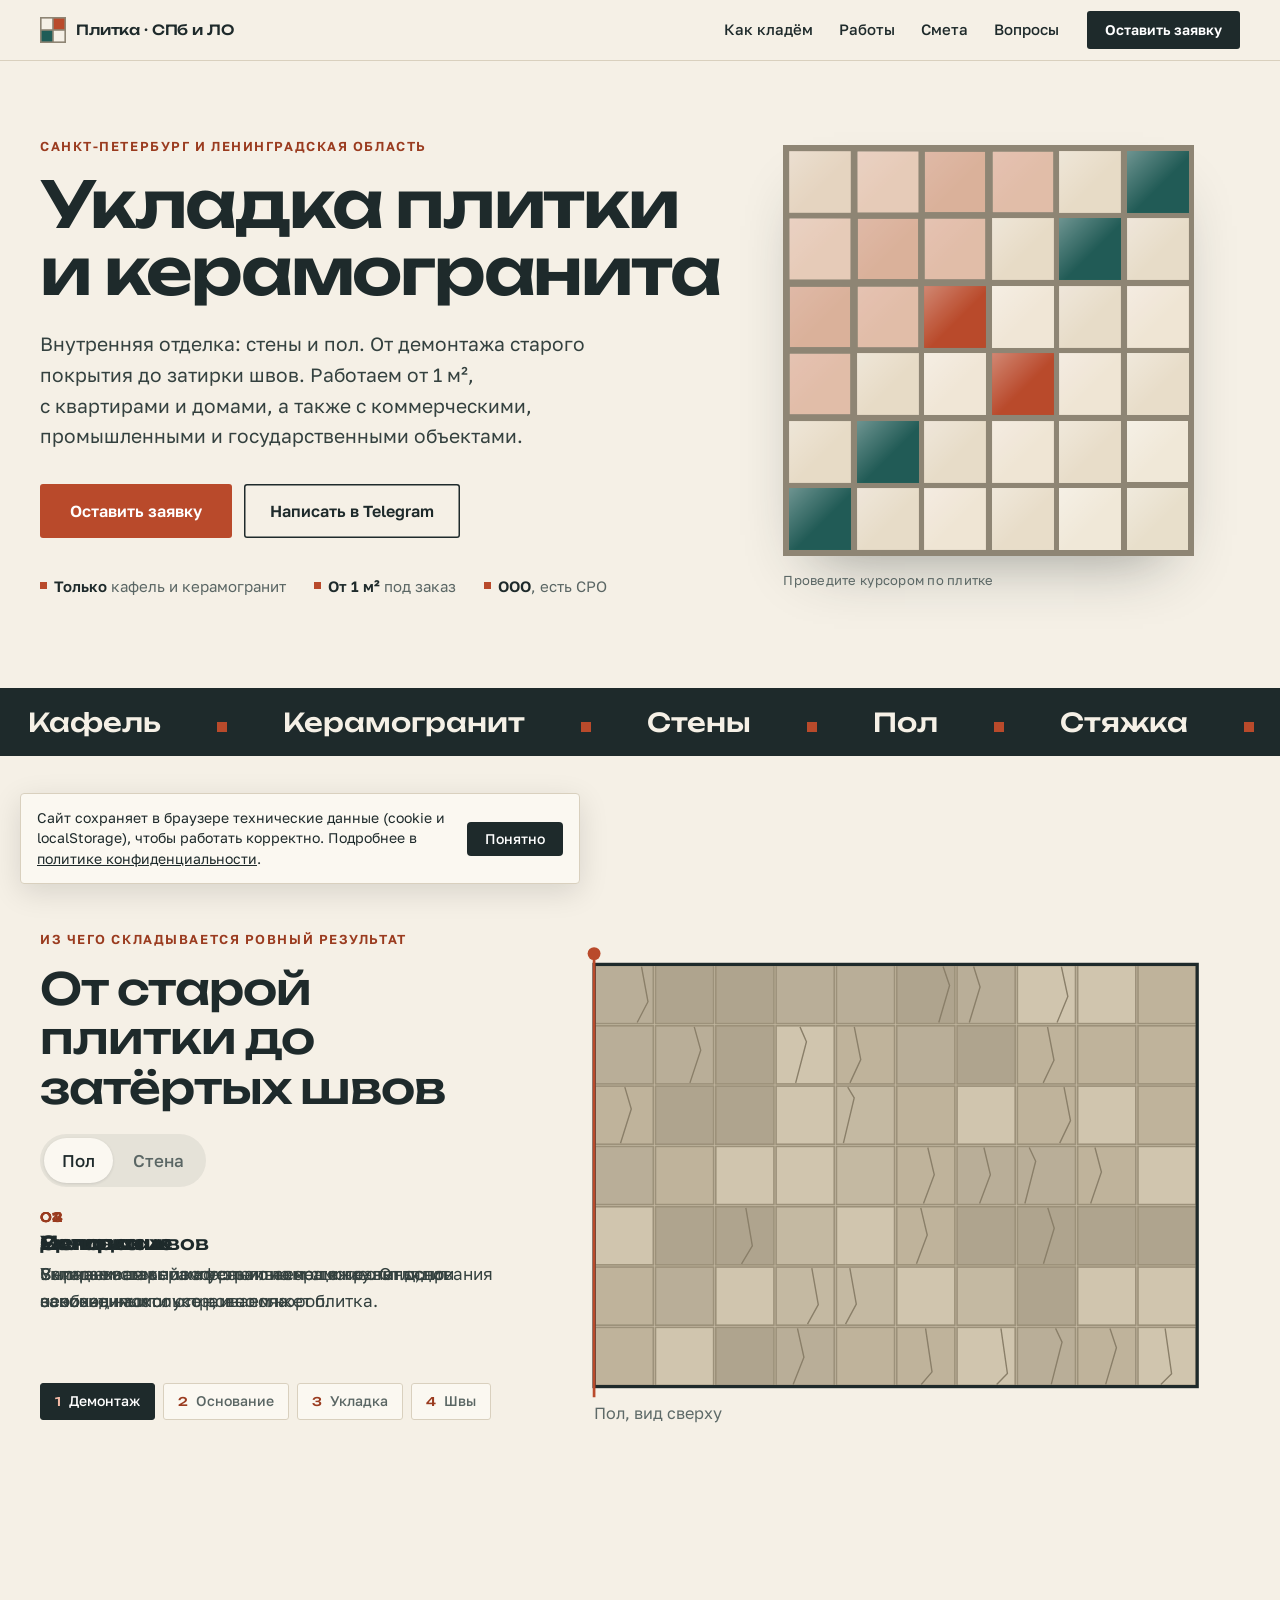
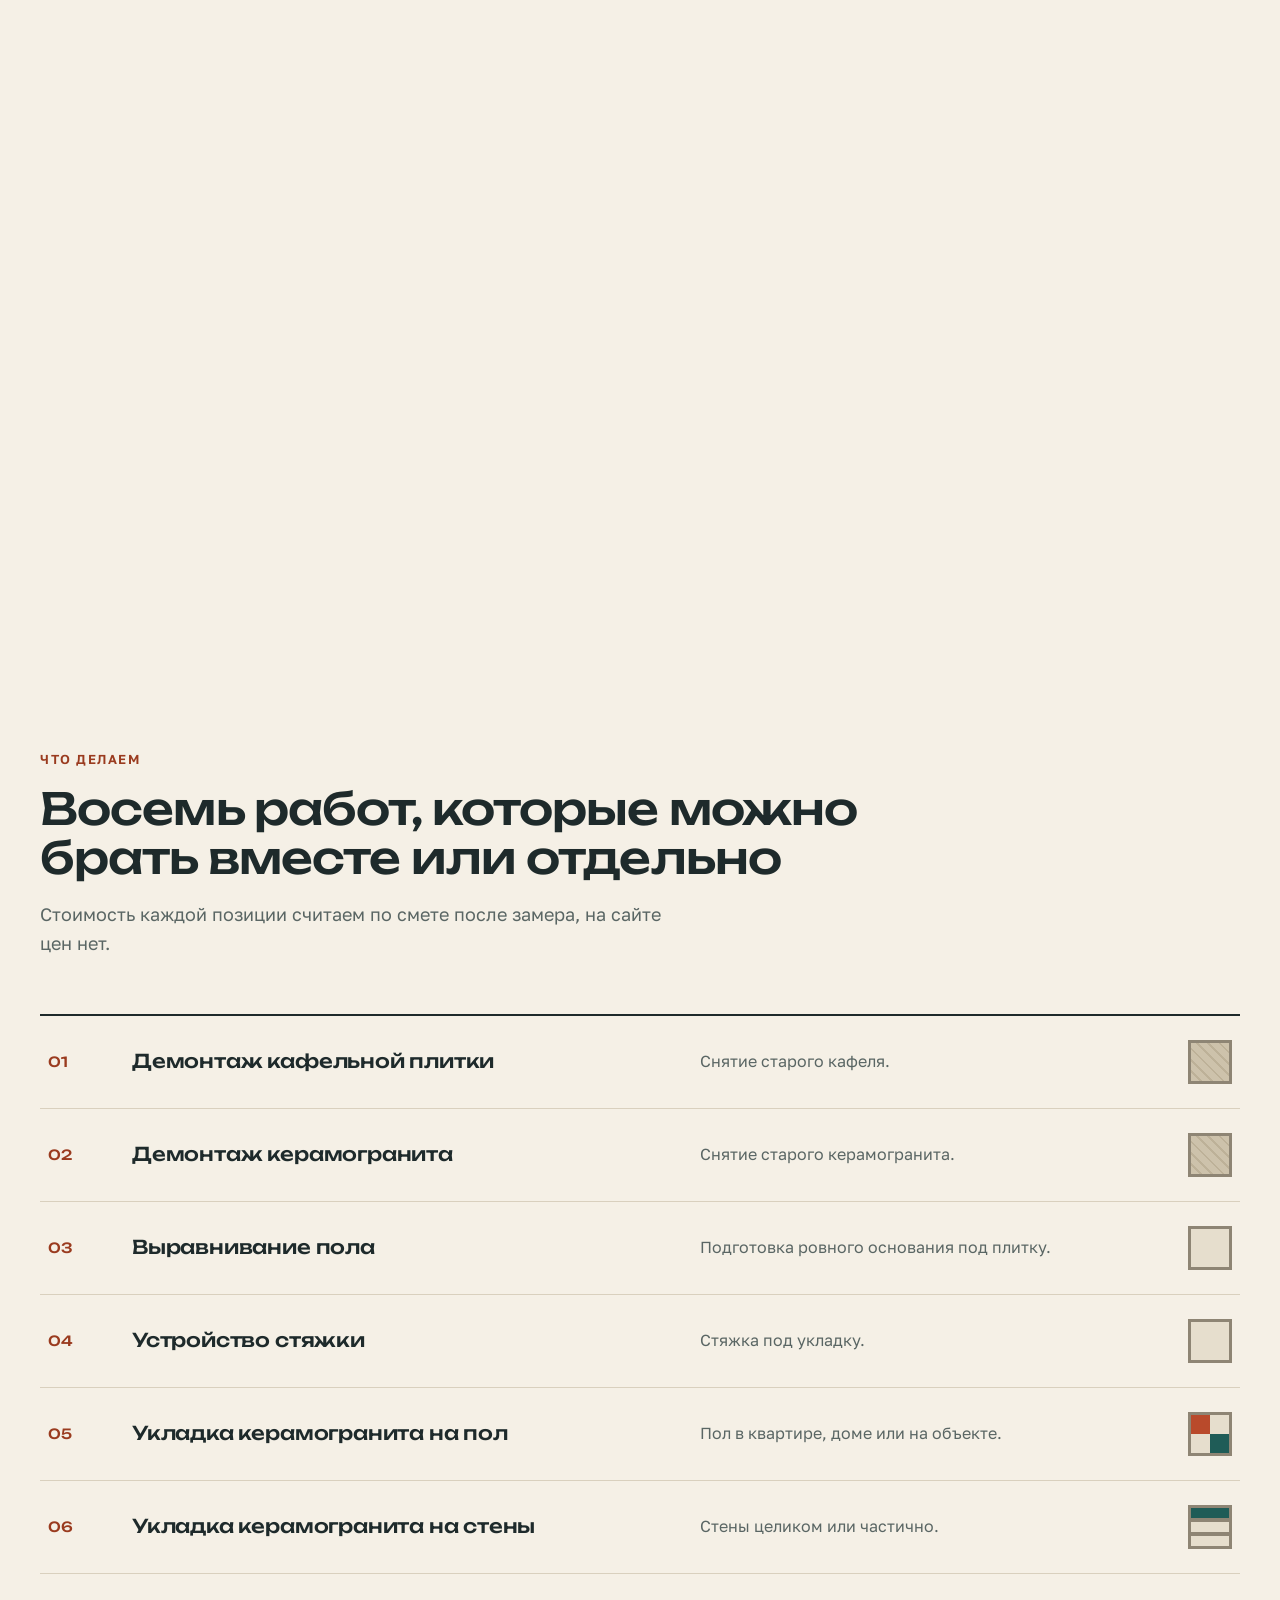
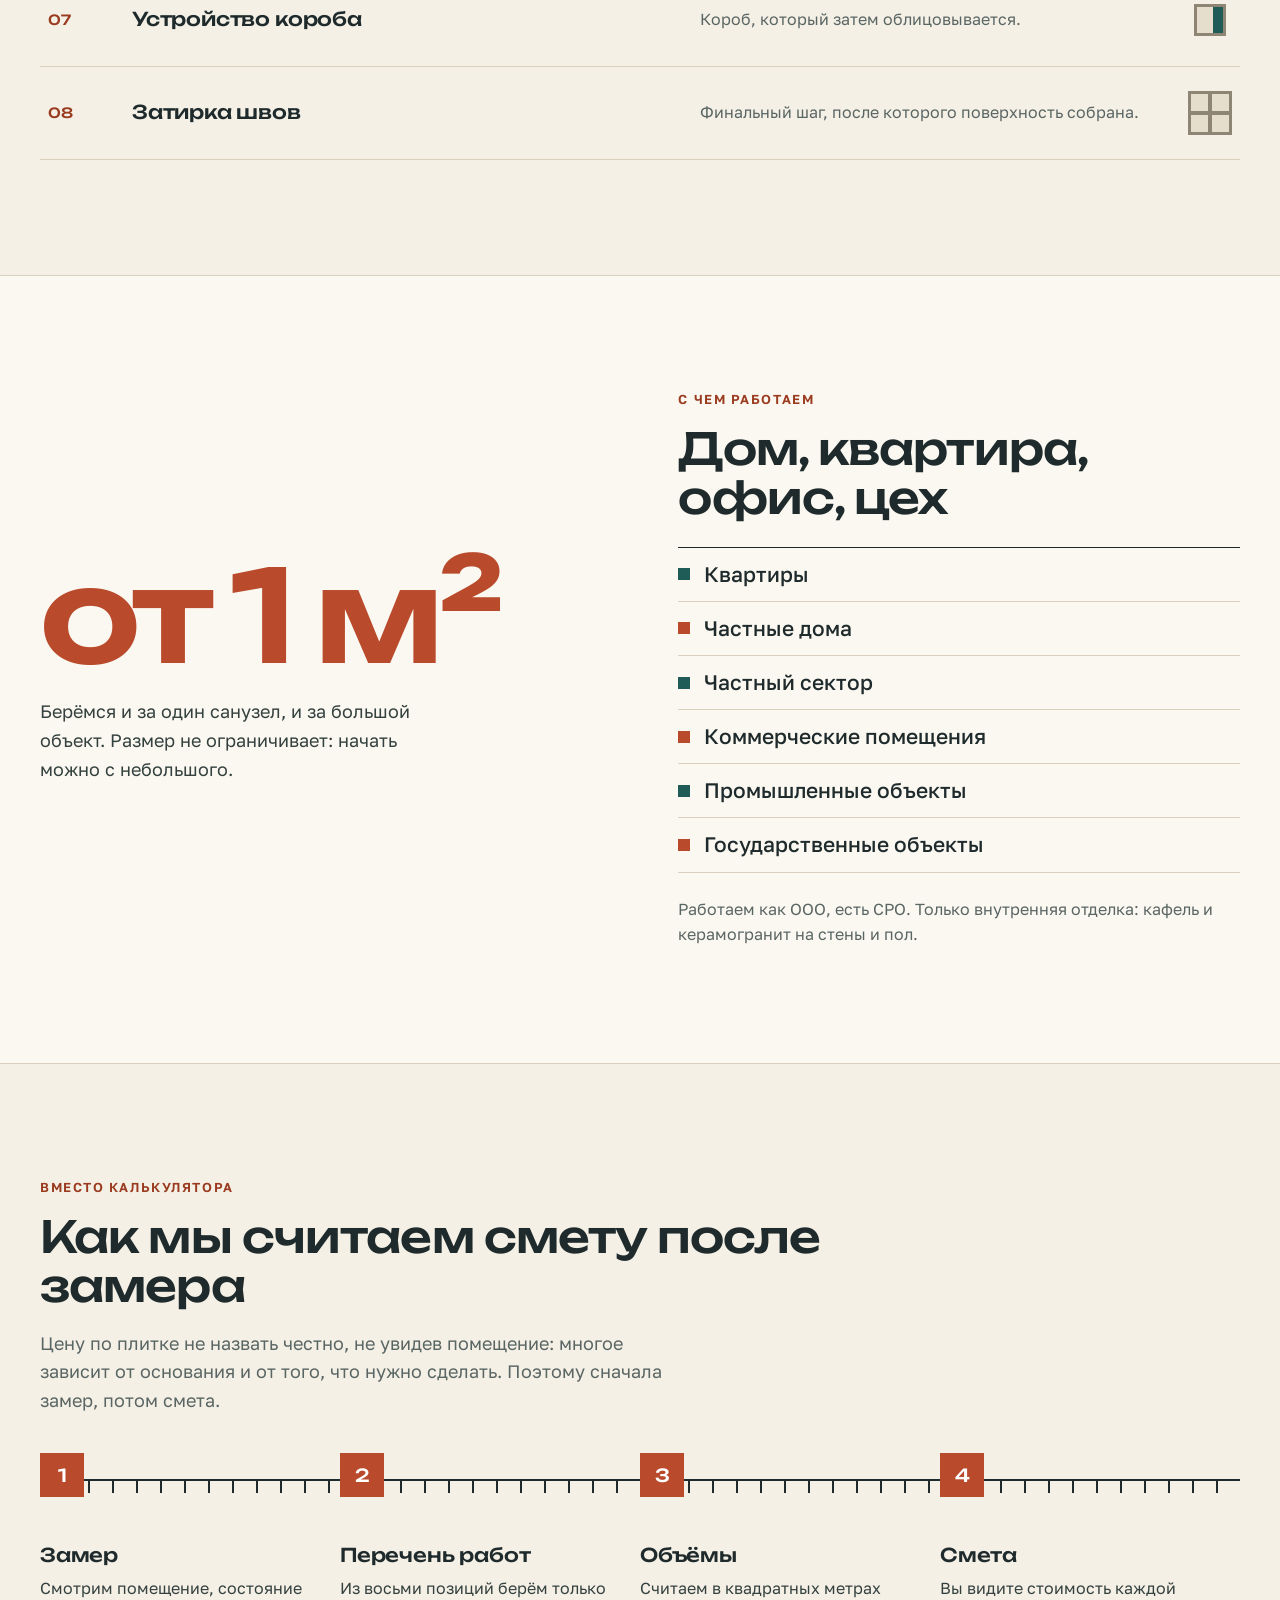
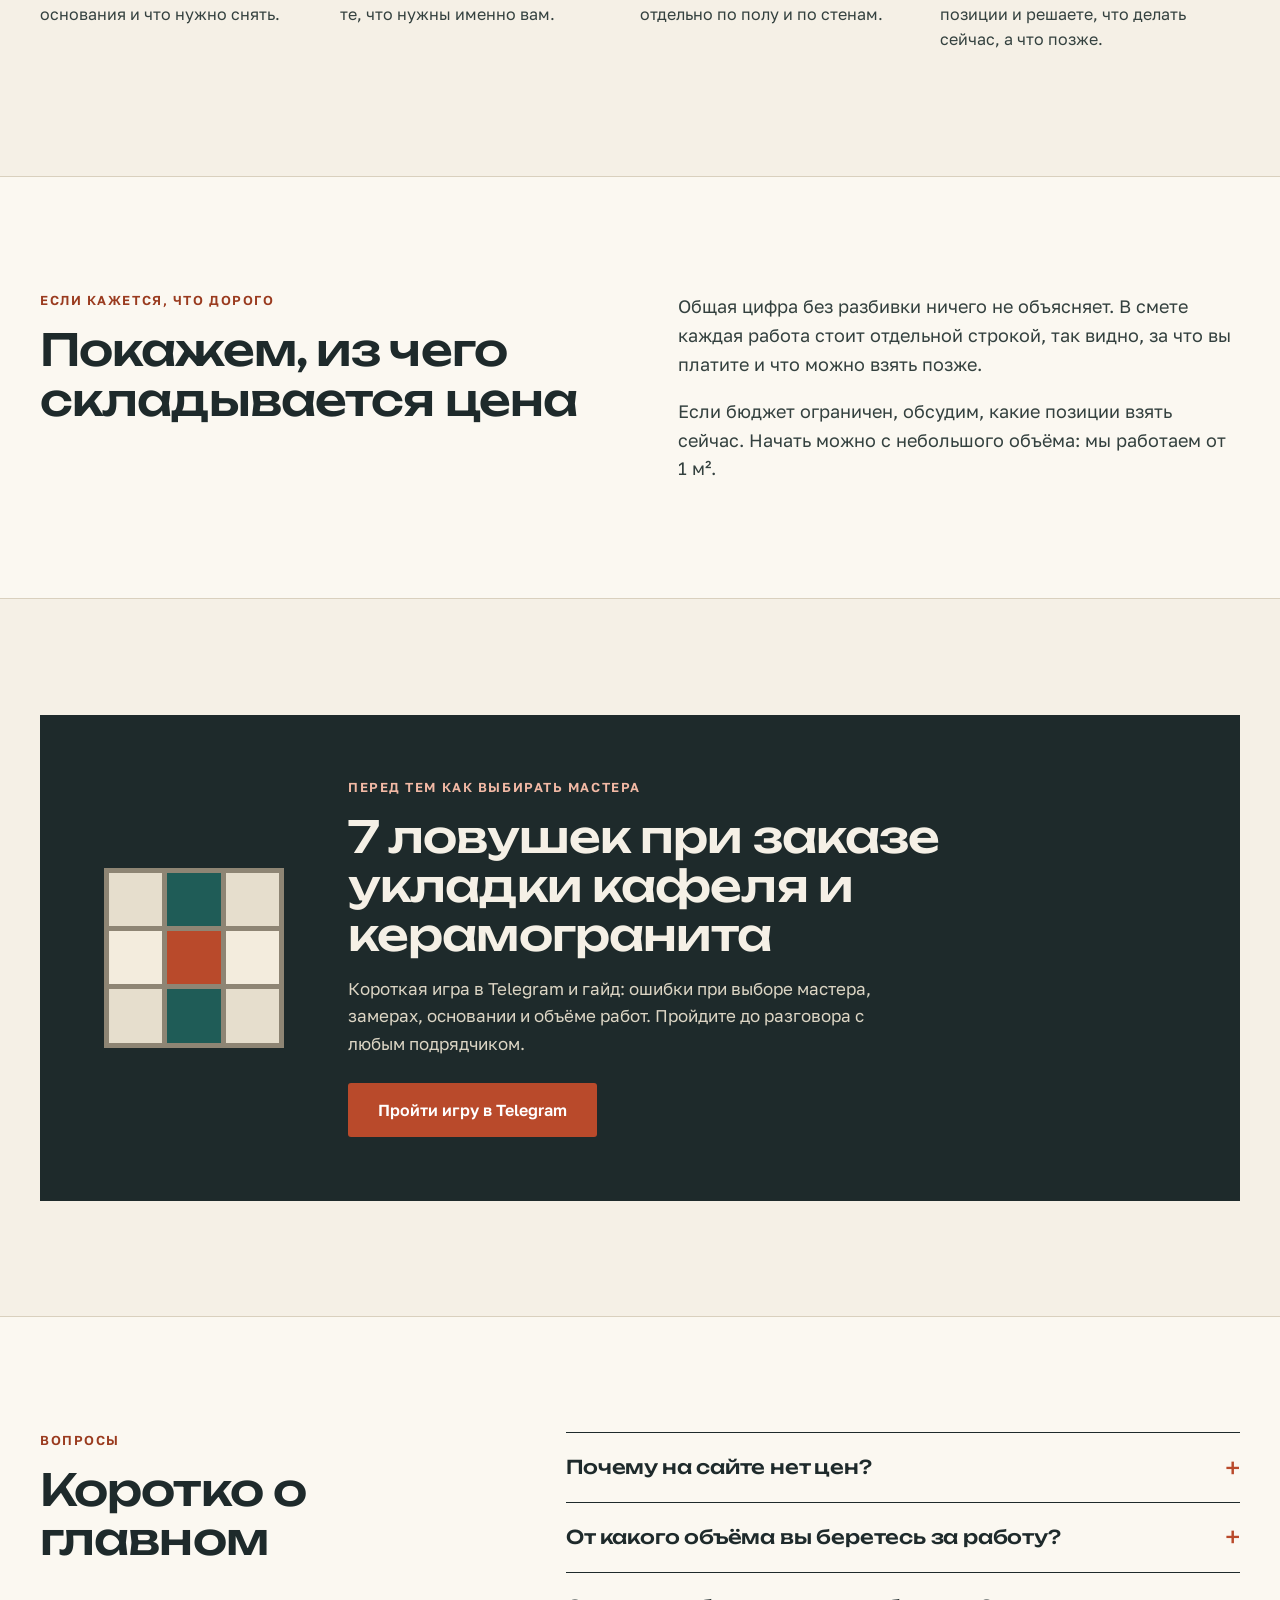
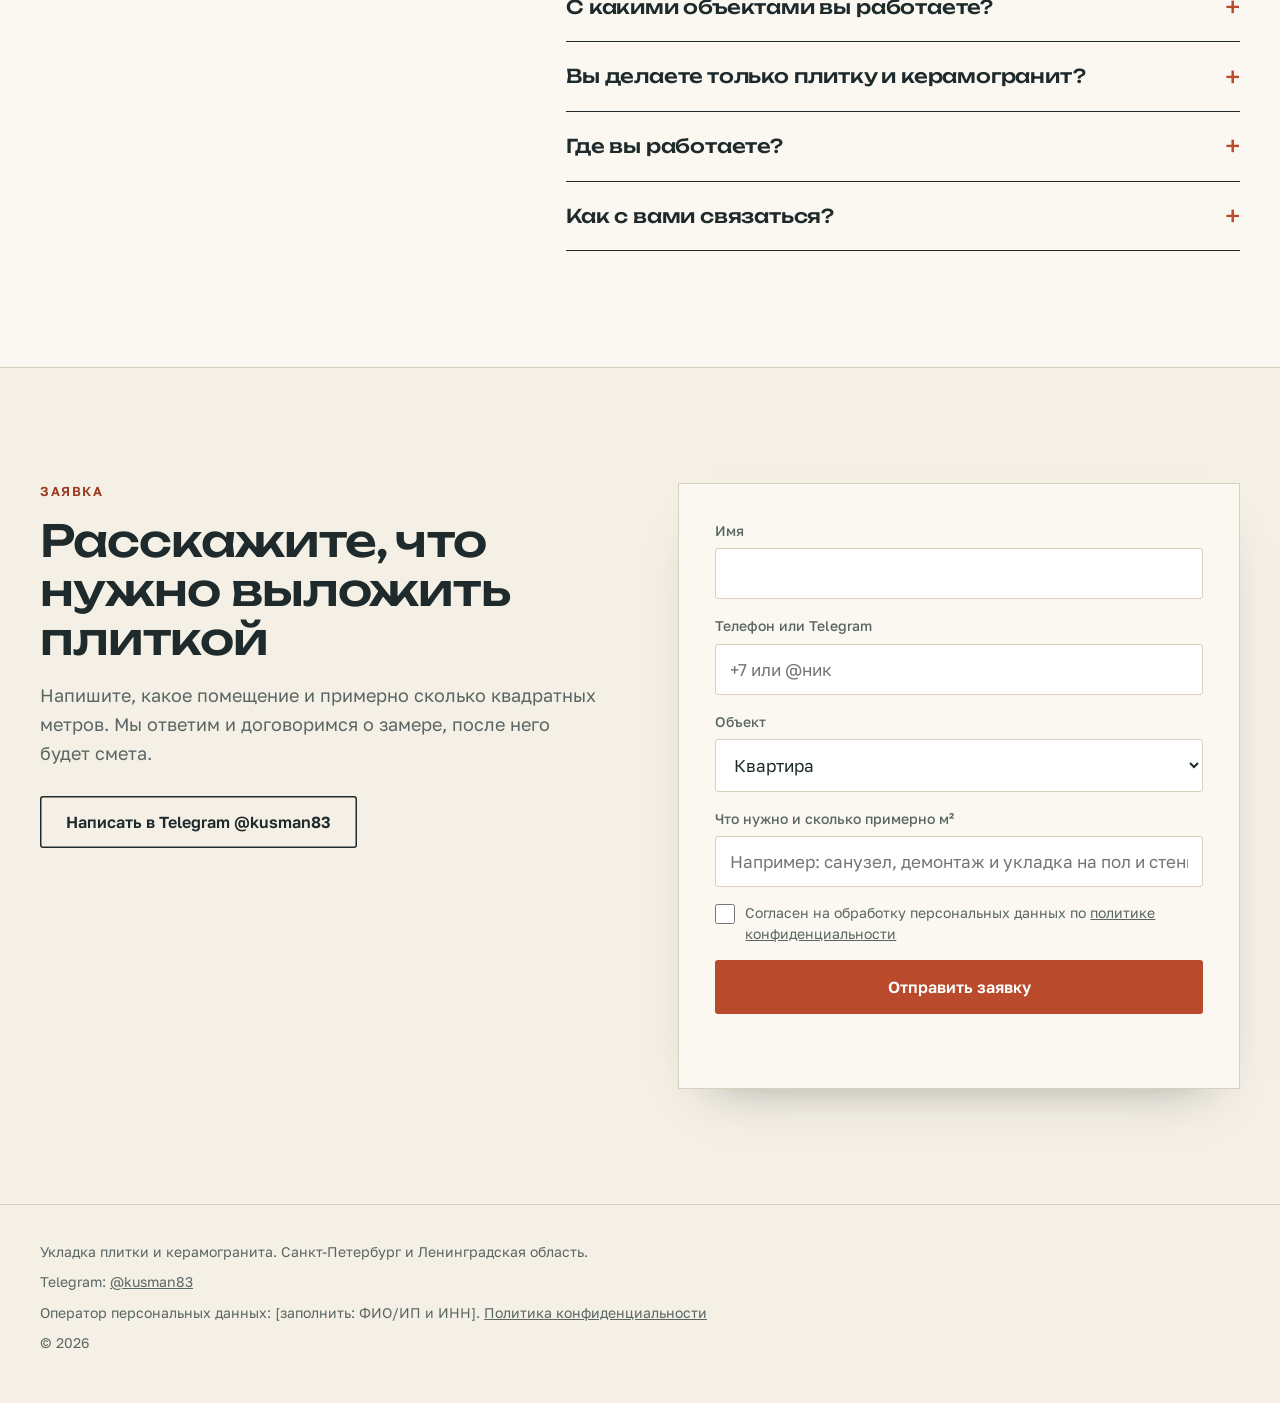
==== index.html @ 10e9c713 "Лендинг: укладка плитки и керамогранита, СПб и ЛО Co-Authored-By: Claude Sonnet 5.5 <noreply@anthrop" ====
<!DOCTYPE html>
<html lang="ru">
<head>
<meta charset="utf-8">
<meta name="viewport" content="width=device-width, initial-scale=1">
<title>Укладка плитки и керамогранита в СПб и ЛО: стены и пол</title>
<meta name="description" content="Укладка плитки и керамогранита на стены и пол в Санкт-Петербурге и Ленинградской области: демонтаж, стяжка, укладка, затирка швов. От 1 м², смета после замера.">
<meta name="robots" content="index, follow">
<link rel="canonical" href="https://murzzsite.github.io/kusman-plitka-spb/">
<meta property="og:title" content="Укладка плитки и керамогранита, СПб и ЛО">
<meta property="og:description" content="Стены и пол: демонтаж, основание, укладка, затирка швов. От 1 м². Стоимость считаем по смете после замера.">
<meta property="og:type" content="website">
<meta property="og:url" content="https://murzzsite.github.io/kusman-plitka-spb/">
<meta property="og:locale" content="ru_RU">
<meta property="og:site_name" content="Укладка плитки и керамогранита, СПб и ЛО">
<meta name="twitter:card" content="summary">
<meta name="twitter:title" content="Укладка плитки и керамогранита, СПб и ЛО">
<meta name="twitter:description" content="Стены и пол: демонтаж, основание, укладка, затирка швов. От 1 м². Стоимость считаем по смете после замера.">
<meta name="theme-color" content="#F5F0E6">
<link rel="icon" href="data:image/svg+xml,%3Csvg xmlns='http://www.w3.org/2000/svg' viewBox='0 0 32 32'%3E%3Crect width='32' height='32' fill='%238E8574'/%3E%3Crect x='2' y='2' width='13' height='13' fill='%23F5F0E6'/%3E%3Crect x='17' y='2' width='13' height='13' fill='%23B94A2B'/%3E%3Crect x='2' y='17' width='13' height='13' fill='%231F5C57'/%3E%3Crect x='17' y='17' width='13' height='13' fill='%23F5F0E6'/%3E%3C/svg%3E">
<link rel="preconnect" href="https://fonts.googleapis.com">
<link rel="preconnect" href="https://fonts.gstatic.com" crossorigin>
<link href="https://fonts.googleapis.com/css2?family=Unbounded:wght@300..900&family=Golos+Text:wght@400..700&display=swap" rel="stylesheet">
<link rel="stylesheet" href="motion.css">
<link rel="stylesheet" href="styles.css">
<script type="application/ld+json">
{"@context":"https://schema.org","@type":"WebSite","name":"Укладка плитки и керамогранита, СПб и ЛО","url":"https://murzzsite.github.io/kusman-plitka-spb/","inLanguage":"ru-RU"}
</script>
<script type="application/ld+json">
{"@context":"https://schema.org","@type":"HomeAndConstructionBusiness","name":"Укладка плитки и керамогранита, СПб и ЛО","url":"https://murzzsite.github.io/kusman-plitka-spb/","description":"Внутренняя отделка плиткой и керамогранитом: стены и пол. Работаем от 1 м².","areaServed":[{"@type":"City","name":"Санкт-Петербург"},{"@type":"AdministrativeArea","name":"Ленинградская область"}],"contactPoint":{"@type":"ContactPoint","contactType":"customer service","url":"https://t.me/kusman83","availableLanguage":"ru"}}
</script>
<script type="application/ld+json">
{"@context":"https://schema.org","@type":"Service","name":"Укладка плитки и керамогранита","serviceType":"Внутренняя отделка плиткой и керамогранитом","url":"https://murzzsite.github.io/kusman-plitka-spb/","areaServed":[{"@type":"City","name":"Санкт-Петербург"},{"@type":"AdministrativeArea","name":"Ленинградская область"}],"hasOfferCatalog":{"@type":"OfferCatalog","name":"Работы","itemListElement":[
{"@type":"Offer","itemOffered":{"@type":"Service","name":"Демонтаж кафельной плитки"}},
{"@type":"Offer","itemOffered":{"@type":"Service","name":"Демонтаж керамогранита"}},
{"@type":"Offer","itemOffered":{"@type":"Service","name":"Выравнивание пола"}},
{"@type":"Offer","itemOffered":{"@type":"Service","name":"Устройство стяжки"}},
{"@type":"Offer","itemOffered":{"@type":"Service","name":"Укладка керамогранита на пол"}},
{"@type":"Offer","itemOffered":{"@type":"Service","name":"Укладка керамогранита на стены"}},
{"@type":"Offer","itemOffered":{"@type":"Service","name":"Устройство короба"}},
{"@type":"Offer","itemOffered":{"@type":"Service","name":"Затирка швов"}}]}}
</script>
<script type="application/ld+json">
{"@context":"https://schema.org","@type":"FAQPage","mainEntity":[
{"@type":"Question","name":"Почему на сайте нет цен?","acceptedAnswer":{"@type":"Answer","text":"Стоимость зависит от основания, объёма и набора работ, поэтому мы считаем её по смете после замера, по каждой позиции отдельно."}},
{"@type":"Question","name":"От какого объёма вы беретесь за работу?","acceptedAnswer":{"@type":"Answer","text":"Мы работаем от 1 квадратного метра."}},
{"@type":"Question","name":"С какими объектами вы работаете?","acceptedAnswer":{"@type":"Answer","text":"С частными квартирами, домами и участками частного сектора, а также с коммерческими, промышленными и государственными объектами."}},
{"@type":"Question","name":"Вы делаете только плитку и керамогранит?","acceptedAnswer":{"@type":"Answer","text":"Да. Мы занимаемся внутренней отделкой только кафелем и керамогранитом, на стенах и на полу, и всем, что нужно для этого: демонтажем, основанием, коробом и затиркой швов."}},
{"@type":"Question","name":"Где вы работаете?","acceptedAnswer":{"@type":"Answer","text":"В Санкт-Петербурге и Ленинградской области."}}
]}
</script>
</head>
<body>

<a class="skip" href="#main">К содержанию</a>

<header class="header" id="header">
  <div class="header__inner">
    <a class="brand" href="#top" aria-label="Укладка плитки и керамогранита, на главную">
      <svg class="brand__mark" width="26" height="26" viewBox="0 0 32 32" aria-hidden="true"><rect width="32" height="32" fill="#8E8574"/><rect x="2" y="2" width="13" height="13" fill="#F5F0E6"/><rect x="17" y="2" width="13" height="13" fill="#B94A2B"/><rect x="2" y="17" width="13" height="13" fill="#1F5C57"/><rect x="17" y="17" width="13" height="13" fill="#F5F0E6"/></svg>
      <span>Плитка · СПб и ЛО</span>
    </a>
    <nav class="nav" aria-label="Разделы">
      <a href="#scene" data-roll>Как кладём</a>
      <a href="#services" data-roll>Работы</a>
      <a href="#estimate" data-roll>Смета</a>
      <a href="#faq" data-roll>Вопросы</a>
    </nav>
    <a class="btn btn--head" href="#contact" data-magnetic>Оставить заявку</a>
  </div>
</header>

<main id="main">

<!-- HERO -->
<section class="hero" id="top">
  <div class="wrap hero__grid">
    <div class="hero__text">
      <p class="eyebrow" data-reveal>Санкт-Петербург и Ленинградская область</p>
      <h1 data-reveal data-reveal-delay="80">Укладка плитки и&nbsp;керамогранита</h1>
      <p class="hero__lead" data-reveal data-reveal-delay="160">Внутренняя отделка: стены и пол. От демонтажа старого покрытия до затирки швов. Работаем от&nbsp;1&nbsp;м², с&nbsp;квартирами и домами, а также с&nbsp;коммерческими, промышленными и государственными объектами.</p>
      <div class="hero__cta" data-reveal data-reveal-delay="240">
        <a class="btn btn--big" href="#contact" data-magnetic>Оставить заявку</a>
        <a class="btn btn--ghost" href="https://t.me/kusman83" target="_blank" rel="noopener" data-magnetic>Написать в Telegram</a>
      </div>
      <ul class="facts" data-reveal data-reveal-delay="320">
        <li><b>Только</b> кафель и керамогранит</li>
        <li><b>От 1 м²</b> под заказ</li>
        <li><b>ООО</b>, есть СРО</li>
      </ul>
    </div>
    <div class="hero__art" aria-hidden="true">
      <div class="wall" id="heroWall"></div>
      <p class="wall__cap">Проведите курсором по плитке</p>
    </div>
  </div>
</section>

<div class="ticker" aria-hidden="true">
  <div class="ticker__track">
    <span>Кафель</span><span>Керамогранит</span><span>Стены</span><span>Пол</span><span>Стяжка</span><span>Затирка швов</span><span>Демонтаж</span><span>Короба</span>
    <span>Кафель</span><span>Керамогранит</span><span>Стены</span><span>Пол</span><span>Стяжка</span><span>Затирка швов</span><span>Демонтаж</span><span>Короба</span>
  </div>
</div>

<!-- SCENE -->
<section class="scene" id="scene" aria-labelledby="sceneTitle">
  <div class="scene__stick">
    <div class="wrap scene__grid">
      <div class="scene__text">
        <p class="eyebrow">Из чего складывается ровный результат</p>
        <h2 id="sceneTitle">От старой плитки до затёртых швов</h2>
        <div class="scene__view" data-pill role="tablist" aria-label="Что показываем">
          <button type="button" data-pill-item data-view="floor" role="tab" aria-selected="true">Пол</button>
          <button type="button" data-pill-item data-view="wall" role="tab" aria-selected="false">Стена</button>
        </div>
        <div class="stages">
          <article class="st" data-i="0">
            <span class="st__n">01</span>
            <h3>Демонтаж</h3>
            <p>Снимаем старый кафель или керамогранит до основания: и со стен, и с пола.</p>
          </article>
          <article class="st" data-i="1">
            <span class="st__n">02</span>
            <h3>Основание</h3>
            <p>Выравниваем пол и устраиваем стяжку. От основания зависит, насколько ровно ляжет плитка.</p>
          </article>
          <article class="st" data-i="2">
            <span class="st__n">03</span>
            <h3>Укладка</h3>
            <p>Укладываем керамогранит на пол и на стены, при необходимости устраиваем короб.</p>
          </article>
          <article class="st" data-i="3">
            <span class="st__n">04</span>
            <h3>Затирка швов</h3>
            <p>Затираем швы: после этого помещение выглядит законченным.</p>
          </article>
        </div>
        <div class="scene__tabs" id="sceneTabs" role="group" aria-label="Этапы">
          <button type="button" data-i="0"><i>1</i>Демонтаж</button>
          <button type="button" data-i="1"><i>2</i>Основание</button>
          <button type="button" data-i="2"><i>3</i>Укладка</button>
          <button type="button" data-i="3"><i>4</i>Швы</button>
        </div>
      </div>
      <div class="scene__art">
        <svg id="room" viewBox="0 0 640 480" role="img" aria-label="Схема помещения: старая плитка снимается, делается основание, укладывается новая плитка, затираются швы">
          <defs><clipPath id="roomClip"><rect id="roomClipRect" x="40" y="44" width="560" height="392"/></clipPath></defs>
          <g clip-path="url(#roomClip)">
            <rect id="rBase" x="40" y="44" width="560" height="392" fill="#CDC2AB"/>
            <g id="gOld"></g>
            <rect id="rScreed" x="40" y="44" width="0" height="392" fill="#E6DECD"/>
            <g id="gNew"></g>
            <g id="gGrout"></g>
          </g>
          <rect x="40" y="44" width="560" height="392" fill="none" stroke="#1E2A2B" stroke-width="3"/>
          <g id="rail" opacity="0"><line id="railLine" x1="0" y1="34" x2="0" y2="446" stroke="#B94A2B" stroke-width="2.5"/><circle id="railDot" cx="0" cy="34" r="6" fill="#B94A2B"/></g>
          <text id="roomLabel" x="40" y="466" font-size="15" fill="#5E6A68" font-family="Golos Text, sans-serif">Пол, вид сверху</text>
        </svg>
      </div>
    </div>
  </div>
</section>

<!-- SERVICES -->
<section class="sec" id="services" aria-labelledby="servTitle">
  <div class="wrap">
    <div class="sec__head">
      <p class="eyebrow" data-reveal>Что делаем</p>
      <h2 id="servTitle" data-reveal data-reveal-delay="80">Восемь работ, которые можно брать вместе или отдельно</h2>
      <p class="sec__lead" data-reveal data-reveal-delay="140">Стоимость каждой позиции считаем по смете после замера, на сайте цен нет.</p>
    </div>
    <ol class="ledger" data-stagger>
      <li><span class="ledger__n">01</span><h3>Демонтаж кафельной плитки</h3><p>Снятие старого кафеля.</p><i class="chip chip--old" aria-hidden="true"></i></li>
      <li><span class="ledger__n">02</span><h3>Демонтаж керамогранита</h3><p>Снятие старого керамогранита.</p><i class="chip chip--old" aria-hidden="true"></i></li>
      <li><span class="ledger__n">03</span><h3>Выравнивание пола</h3><p>Подготовка ровного основания под плитку.</p><i class="chip chip--base" aria-hidden="true"></i></li>
      <li><span class="ledger__n">04</span><h3>Устройство стяжки</h3><p>Стяжка под укладку.</p><i class="chip chip--base" aria-hidden="true"></i></li>
      <li><span class="ledger__n">05</span><h3>Укладка керамогранита на пол</h3><p>Пол в квартире, доме или на объекте.</p><i class="chip chip--lay" aria-hidden="true"></i></li>
      <li><span class="ledger__n">06</span><h3>Укладка керамогранита на стены</h3><p>Стены целиком или частично.</p><i class="chip chip--wall" aria-hidden="true"></i></li>
      <li><span class="ledger__n">07</span><h3>Устройство короба</h3><p>Короб, который затем облицовывается.</p><i class="chip chip--box" aria-hidden="true"></i></li>
      <li><span class="ledger__n">08</span><h3>Затирка швов</h3><p>Финальный шаг, после которого поверхность собрана.</p><i class="chip chip--grout" aria-hidden="true"></i></li>
    </ol>
  </div>
</section>

<!-- OBJECTS -->
<section class="sec sec--paper" id="objects" aria-labelledby="objTitle">
  <div class="wrap obj">
    <div class="obj__big" data-reveal>
      <span class="obj__num">от&nbsp;1&nbsp;м²</span>
      <p>Берёмся и за один санузел, и за большой объект. Размер не ограничивает: начать можно с небольшого.</p>
    </div>
    <div class="obj__list">
      <p class="eyebrow" data-reveal>С чем работаем</p>
      <h2 id="objTitle" data-reveal data-reveal-delay="80">Дом, квартира, офис, цех</h2>
      <ul data-stagger>
        <li>Квартиры</li>
        <li>Частные дома</li>
        <li>Частный сектор</li>
        <li>Коммерческие помещения</li>
        <li>Промышленные объекты</li>
        <li>Государственные объекты</li>
      </ul>
      <p class="obj__note" data-reveal>Работаем как ООО, есть СРО. Только внутренняя отделка: кафель и керамогранит на стены и пол.</p>
    </div>
  </div>
</section>

<!-- ESTIMATE -->
<section class="sec" id="estimate" aria-labelledby="estTitle">
  <div class="wrap">
    <div class="sec__head">
      <p class="eyebrow" data-reveal>Вместо калькулятора</p>
      <h2 id="estTitle" data-reveal data-reveal-delay="80">Как мы считаем смету после замера</h2>
      <p class="sec__lead" data-reveal data-reveal-delay="140">Цену по плитке не назвать честно, не увидев помещение: многое зависит от основания и от того, что нужно сделать. Поэтому сначала замер, потом смета.</p>
    </div>
    <ol class="ruler" data-stagger>
      <li><span class="ruler__t">1</span><h3>Замер</h3><p>Смотрим помещение, состояние основания и что нужно снять.</p></li>
      <li><span class="ruler__t">2</span><h3>Перечень работ</h3><p>Из восьми позиций берём только те, что нужны именно вам.</p></li>
      <li><span class="ruler__t">3</span><h3>Объёмы</h3><p>Считаем в квадратных метрах отдельно по полу и по стенам.</p></li>
      <li><span class="ruler__t">4</span><h3>Смета</h3><p>Вы видите стоимость каждой позиции и решаете, что делать сейчас, а что позже.</p></li>
    </ol>
  </div>
</section>

<!-- EXPENSIVE -->
<section class="sec sec--paper" aria-labelledby="dearTitle">
  <div class="wrap dear">
    <div>
      <p class="eyebrow" data-reveal>Если кажется, что дорого</p>
      <h2 id="dearTitle" data-reveal data-reveal-delay="80">Покажем, из чего складывается цена</h2>
    </div>
    <div class="dear__body" data-reveal data-reveal-delay="120">
      <p>Общая цифра без разбивки ничего не объясняет. В смете каждая работа стоит отдельной строкой, так видно, за что вы платите и что можно взять позже.</p>
      <p>Если бюджет ограничен, обсудим, какие позиции взять сейчас. Начать можно с небольшого объёма: мы работаем от 1&nbsp;м².</p>
    </div>
  </div>
</section>

<!-- BOT -->
<section class="sec" id="guide" aria-labelledby="guideTitle">
  <div class="wrap guide">
    <div class="guide__card" data-reveal>
      <div class="guide__tiles" aria-hidden="true"><i></i><i></i><i></i><i></i><i></i><i></i><i></i><i></i><i></i></div>
      <div>
        <p class="eyebrow">Перед тем как выбирать мастера</p>
        <h2 id="guideTitle">7 ловушек при заказе укладки кафеля и керамогранита</h2>
        <p>Короткая игра в Telegram и гайд: ошибки при выборе мастера, замерах, основании и объёме работ. Пройдите до разговора с любым подрядчиком.</p>
        <a class="btn btn--big" href="#" data-bot target="_blank" rel="noopener" data-magnetic>Пройти игру в Telegram</a>
      </div>
    </div>
  </div>
</section>

<!-- FAQ -->
<section class="sec sec--paper" id="faq" aria-labelledby="faqTitle">
  <div class="wrap faq">
    <div>
      <p class="eyebrow" data-reveal>Вопросы</p>
      <h2 id="faqTitle" data-reveal data-reveal-delay="80">Коротко о главном</h2>
    </div>
    <div class="faq__list" data-reveal data-reveal-delay="100">
      <details><summary>Почему на сайте нет цен?</summary><p>Стоимость зависит от основания, объёма и набора работ, поэтому мы считаем её по смете после замера, по каждой позиции отдельно.</p></details>
      <details><summary>От какого объёма вы беретесь за работу?</summary><p>Мы работаем от 1 квадратного метра.</p></details>
      <details><summary>С какими объектами вы работаете?</summary><p>С квартирами, домами и частным сектором, а также с коммерческими, промышленными и государственными объектами.</p></details>
      <details><summary>Вы делаете только плитку и керамогранит?</summary><p>Да. Мы занимаемся внутренней отделкой только кафелем и керамогранитом, на стенах и на полу, и тем, что для этого нужно: демонтажем, основанием, коробом и затиркой швов.</p></details>
      <details><summary>Где вы работаете?</summary><p>В Санкт-Петербурге и Ленинградской области.</p></details>
      <details><summary>Как с вами связаться?</summary><p>Напишите в Telegram <a href="https://t.me/kusman83" target="_blank" rel="noopener">@kusman83</a> или оставьте заявку в форме ниже. Нас также можно найти на Авито и в «Яндекс Услугах».</p></details>
    </div>
  </div>
</section>

<!-- CONTACT -->
<section class="sec contact" id="contact" aria-labelledby="contactTitle">
  <div class="wrap contact__grid">
    <div>
      <p class="eyebrow" data-reveal>Заявка</p>
      <h2 id="contactTitle" data-reveal data-reveal-delay="80">Расскажите, что нужно выложить плиткой</h2>
      <p class="sec__lead" data-reveal data-reveal-delay="140">Напишите, какое помещение и примерно сколько квадратных метров. Мы ответим и договоримся о замере, после него будет смета.</p>
      <a class="btn btn--ghost" href="https://t.me/kusman83" target="_blank" rel="noopener" data-magnetic data-reveal data-reveal-delay="200">Написать в Telegram @kusman83</a>
    </div>
    <form class="form" id="leadForm" novalidate data-reveal data-reveal-delay="100">
      <label>Имя<input type="text" name="name" autocomplete="name" required></label>
      <label>Телефон или Telegram<input type="text" name="contact" autocomplete="tel" required placeholder="+7 или @ник"></label>
      <label>Объект
        <select name="object">
          <option>Квартира</option>
          <option>Частный дом</option>
          <option>Коммерческое помещение</option>
          <option>Промышленный объект</option>
          <option>Государственный объект</option>
        </select>
      </label>
      <label>Что нужно и сколько примерно м²<input type="text" name="comment" placeholder="Например: санузел, демонтаж и укладка на пол и стены"></label>
      <input type="text" name="_gotcha" style="display:none" tabindex="-1" autocomplete="off">
      <label class="form__ok"><input type="checkbox" name="consent" required><span>Согласен на обработку персональных данных по <a href="privacy.html" target="_blank" rel="noopener">политике конфиденциальности</a></span></label>
      <button class="btn btn--big" type="submit">Отправить заявку</button>
      <p class="form__msg" id="formMsg" role="status"></p>
    </form>
  </div>
</section>
</main>

<footer class="footer">
  <div class="wrap footer__in">
    <p>Укладка плитки и керамогранита. Санкт-Петербург и Ленинградская область.</p>
    <p>Telegram: <a href="https://t.me/kusman83" target="_blank" rel="noopener">@kusman83</a></p>
    <p>Оператор персональных данных: [заполнить: ФИО/ИП и ИНН]. <a href="privacy.html">Политика конфиденциальности</a></p>
    <p>© <span id="year">2026</span></p>
  </div>
</footer>

<script src="motion.js" defer></script>
<script src="script.js" defer></script>
<script src="cookie.js" defer></script>
</body>
</html>
---- motion.css ----
/* motion-kit: токены и стили эффектов. Светлая тема. Цвета переопределять под бренд клиента. */
:root{
  /* пружины: "stiffness damping" (из designbookmark motion studies) */
  --spring-follow:900 50;
  --spring-settle:280 22;
  --spring-soft:260 24;
  --spring-lead:620 36;
  --spring-trail:190 19;
  --spring-pop:520 16;
  --spring-fade:420 32;
  --stagger:45;               /* мс между элементами */

  /* бренд: менять под клиента */
  --mk-bg:#fafaf7;
  --mk-surface:#fff;
  --mk-text:#16181d;
  --mk-muted:#6b7280;
  --mk-accent:#e4572e;
  --mk-on-accent:#fff;
  --mk-fill:rgba(22,24,29,.06);

  --mk-r-pill:999px;
  --mk-r-card:24px;
  --mk-ease-out:cubic-bezier(.22,1,.36,1);   /* для CSS-переходов, где пружина избыточна */
}

/* reveal: класс mk-reveal ставит JS, без JS элементы видны */
.mk-on .mk-reveal{opacity:0;transform:translate3d(0,22px,0);transition:opacity .7s var(--mk-ease-out),transform .8s var(--mk-ease-out);transition-delay:var(--d,0ms)}
.mk-on .mk-reveal.mk-in{opacity:1;transform:none}

/* magnetic: будем двигать только transform */
[data-magnetic]{will-change:transform}

/* roll: две копии буквы, верхняя уезжает, нижняя заезжает */
.mk-roll{display:inline-flex;overflow:hidden;line-height:1.15;vertical-align:bottom}
.mk-roll__c{display:inline-block;position:relative;height:1.15em;overflow:hidden}
.mk-roll__c>span{display:block;transition:transform .5s var(--mk-ease-out);transition-delay:calc(var(--i)*14ms)}
.mk-roll__c>span+span{position:absolute;inset:0;transform:translateY(110%)}
.mk-roll:hover .mk-roll__c>span:first-child,.mk-roll:focus-visible .mk-roll__c>span:first-child{transform:translateY(-110%)}
.mk-roll:hover .mk-roll__c>span+span,.mk-roll:focus-visible .mk-roll__c>span+span{transform:none}

/* pill: резиновый хайлайт */
.mk-pill{position:relative;display:inline-flex;gap:2px;padding:4px;border-radius:var(--mk-r-pill);background:var(--mk-fill)}
.mk-pill__hl{position:absolute;top:4px;bottom:4px;left:0;border-radius:var(--mk-r-pill);background:var(--mk-surface);box-shadow:0 1px 3px rgba(22,24,29,.12);pointer-events:none;will-change:transform,width}
.mk-pill [data-pill-item]{position:relative;z-index:1;padding:9px 18px;border:0;background:none;border-radius:var(--mk-r-pill);font:inherit;font-weight:500;color:var(--mk-muted);cursor:pointer;transition:color .2s}
.mk-pill [data-pill-item].is-active{color:var(--mk-text)}

@media (prefers-reduced-motion:reduce){
  .mk-on .mk-reveal{opacity:1;transform:none;transition:none}
  .mk-roll__c>span{transition:none}
}
---- styles.css ----
:root{
  --bg:#F5F0E6;--paper:#FBF8F1;--ink:#1E2A2B;--muted:#5A6664;--line:#D9D0BE;
  --terra:#B94A2B;--terra-d:#9A3B1F;--glaze:#1F5C57;--grout:#8E8574;--sand:#E6DECD;
  --mk-bg:var(--bg);--mk-surface:var(--paper);--mk-text:var(--ink);--mk-muted:var(--muted);--mk-accent:var(--terra);--mk-on-accent:#fff;--mk-fill:rgba(30,42,43,.07);
  --f-d:'Unbounded','Golos Text',system-ui,sans-serif;--f-b:'Golos Text',system-ui,sans-serif;
  --hh:60px;
}
*{box-sizing:border-box}
html{scroll-behavior:auto;-webkit-text-size-adjust:100%}
body{margin:0;background:var(--bg);color:var(--ink);font:400 17px/1.6 var(--f-b);overflow-x:hidden}
img,svg{max-width:100%}
a{color:inherit}
.wrap{width:min(1200px,100% - 40px);margin:0 auto}
.skip{position:absolute;left:-999px;top:8px;background:var(--ink);color:#fff;padding:8px 14px;z-index:99}
.skip:focus{left:8px}
h1,h2,h3{font-family:var(--f-d);font-weight:500;line-height:1.12;margin:0;letter-spacing:-.02em;overflow-wrap:break-word;hyphens:auto}
h2{font-size:clamp(24px,3.6vw,44px)}
h3{font-size:clamp(16px,1.5vw,19px);letter-spacing:-.01em;font-weight:500}
p{margin:0}
.eyebrow{font:600 13px/1.3 var(--f-b);letter-spacing:.12em;text-transform:uppercase;color:var(--terra-d);margin-bottom:16px}
.sec{padding:clamp(64px,9vw,120px) 0}
.sec--paper{background:var(--paper);border-block:1px solid var(--line)}
.sec__head{max-width:820px;margin-bottom:clamp(32px,5vw,56px)}
.sec__head h2{margin-bottom:18px}
.sec__lead{color:var(--muted);font-size:18px;max-width:640px;margin-top:18px}
.sec__head .sec__lead{margin-top:0}

/* buttons */
.btn{display:inline-flex;align-items:center;justify-content:center;gap:8px;border:0;border-radius:3px;background:var(--ink);color:#fff;font:600 15px/1 var(--f-b);padding:15px 22px;text-decoration:none;cursor:pointer;transition:background .2s,color .2s,box-shadow .2s}
.btn:hover{background:var(--terra-d)}
.btn:focus-visible,a:focus-visible,summary:focus-visible,button:focus-visible,input:focus-visible,select:focus-visible{outline:2px solid var(--terra);outline-offset:3px}
.btn--big{padding:19px 30px;font-size:16px;background:var(--terra)}
.btn--big:hover{background:var(--terra-d)}
.btn--ghost{background:transparent;color:var(--ink);box-shadow:inset 0 0 0 1.5px var(--ink);padding:18px 26px;font-size:16px}
.btn--ghost:hover{background:var(--ink);color:#fff}
.btn--head{padding:12px 18px;font-size:14px}
.btn[disabled]{opacity:.6;cursor:default}

/* header */
.header{position:sticky;top:0;z-index:50;background:rgba(245,240,230,.9);backdrop-filter:blur(10px);-webkit-backdrop-filter:blur(10px);border-bottom:1px solid var(--line)}
.header__inner{width:min(1200px,100% - 40px);margin:0 auto;height:var(--hh);display:flex;align-items:center;gap:28px}
.brand{display:flex;align-items:center;gap:10px;text-decoration:none;font:500 14px/1 var(--f-d);letter-spacing:-.01em;white-space:nowrap}
.nav{margin-left:auto;display:flex;gap:26px}
.nav a{text-decoration:none;font-size:15px;font-weight:500}
.nav a:hover{color:var(--terra-d)}

/* hero */
.hero{padding:clamp(36px,6vw,80px) 0 clamp(48px,7vw,96px);overflow:hidden}
.hero__grid{display:grid;grid-template-columns:1.1fr .9fr;gap:clamp(28px,5vw,72px);align-items:center}
.hero h1{font-size:clamp(28px,5vw,64px);font-weight:600;line-height:1.05;letter-spacing:-.035em;margin-bottom:24px}
.hero__lead{font-size:clamp(17px,1.5vw,20px);color:#34413F;max-width:560px}
.hero__cta{display:flex;flex-wrap:wrap;gap:12px;margin-top:32px}
.facts{list-style:none;padding:0;margin:36px 0 0;display:flex;flex-wrap:wrap;gap:10px 28px;font-size:15px;color:var(--muted)}
.facts li{padding-left:14px;position:relative}
.facts li::before{content:"";position:absolute;left:0;top:.55em;width:7px;height:7px;background:var(--terra)}
.facts b{color:var(--ink);font-weight:600}
.hero__art{position:relative}
.wall{display:grid;grid-template-columns:repeat(6,1fr);gap:6px;padding:6px;background:var(--grout);box-shadow:0 30px 60px -30px rgba(30,42,43,.45);touch-action:pan-y}
.wall i{position:relative;display:block;aspect-ratio:1;background:var(--t,#EDE4D3);transform:translateY(-120%) scale(1.1);opacity:0}
.wall i::before{content:"";position:absolute;inset:0;background:linear-gradient(135deg,rgba(255,255,255,.35),rgba(255,255,255,0) 55%)}
.wall i::after{content:"";position:absolute;inset:0;background:var(--terra);opacity:var(--k,0)}
.wall.on i{animation:drop .7s cubic-bezier(.22,1,.36,1) forwards;animation-delay:calc(var(--d)*38ms)}
.wall.settled i{animation:none;opacity:1;transform:scale(calc(1 - var(--k,0)*.1))}
@keyframes drop{to{transform:none;opacity:1}}
.wall__cap{margin-top:14px;font-size:13px;color:var(--muted);letter-spacing:.02em}

/* ticker */
.ticker{overflow:hidden;background:var(--ink);color:var(--bg);border-block:1px solid var(--ink)}
.ticker__track{display:flex;width:max-content;animation:tick 40s linear infinite}
.ticker span{font:500 clamp(18px,2.4vw,26px)/1 var(--f-d);padding:20px 28px;white-space:nowrap}
.ticker span::after{content:"";display:inline-block;width:10px;height:10px;background:var(--terra);margin-left:56px}
@keyframes tick{to{transform:translateX(-50%)}}

/* scene */
.scene{position:relative;padding:56px 0}
.scene__grid{display:grid;grid-template-columns:.8fr 1.2fr;gap:clamp(24px,4vw,64px);align-items:center}
.scene__text h2{margin-bottom:22px}
.scene__view{margin-bottom:22px}
.stages{display:grid}
.st{padding:18px 0;border-top:1px solid var(--line)}
.st__n{font:500 13px var(--f-d);color:var(--terra-d);display:block;margin-bottom:8px}
.st h3{margin-bottom:6px}
.st p{color:#34413F}
.scene__tabs{display:none}
.scene__art svg{width:100%;height:auto;display:block;overflow:visible}
.is-pin{height:520vh;padding:0}
.is-pin .scene__stick{position:sticky;top:var(--hh);height:calc(100vh - var(--hh));height:calc(100svh - var(--hh));display:flex;align-items:center;overflow:hidden}
.is-pin .scene__grid{width:min(1200px,100% - 40px)}
.is-pin .stages{min-height:150px}
.is-pin .st{grid-area:1/1;opacity:0;transform:translateY(14px);pointer-events:none;border-top:0;padding:0;transition:opacity .45s,transform .55s cubic-bezier(.22,1,.36,1)}
.is-pin .st.is-on{opacity:1;transform:none;pointer-events:auto}
.is-pin .scene__tabs{display:flex;gap:8px;margin-top:24px;flex-wrap:wrap}
.scene__tabs button{display:inline-flex;align-items:center;gap:8px;border:1.5px solid var(--line);background:var(--paper);color:var(--muted);font:500 14px/1 var(--f-b);padding:10px 14px;border-radius:3px;cursor:pointer;transition:all .25s}
.scene__tabs button i{font:500 12px var(--f-d);font-style:normal;color:var(--terra-d)}
.scene__tabs button.is-on{background:var(--ink);border-color:var(--ink);color:#fff}
.scene__tabs button.is-on i{color:#F2B9A5}
.scene__art{position:relative}
.tile-old{transition:none}

/* services */
.ledger{list-style:none;margin:0;padding:0;border-top:2px solid var(--ink)}
.ledger li{position:relative;display:grid;grid-template-columns:64px minmax(0,1.2fr) minmax(0,1fr) 56px;gap:20px;align-items:center;padding:24px 8px;border-bottom:1px solid var(--line);transition:background .3s,padding .3s}
.ledger li::before{content:"";position:absolute;left:0;top:0;bottom:0;width:0;background:var(--terra);transition:width .35s cubic-bezier(.22,1,.36,1)}
.ledger li:hover{background:var(--paper);padding-left:20px}
.ledger li:hover::before{width:6px}
.ledger__n{font:500 14px var(--f-d);color:var(--terra-d)}
.ledger p{color:var(--muted);font-size:16px}
.chip{display:block;width:44px;height:44px;justify-self:end;background:var(--grout);position:relative}
.chip::before{content:"";position:absolute;inset:3px;background:var(--sand)}
.chip--old::before{background:repeating-linear-gradient(45deg,#CDC2AB 0 6px,#BDB198 6px 8px)}
.chip--base::before{background:var(--sand)}
.chip--lay{background:var(--grout);background-image:linear-gradient(var(--grout) 0 0)}
.chip--lay::before{inset:3px 22px 22px 3px;background:var(--terra);box-shadow:19px 0 0 var(--sand),0 19px 0 var(--sand),19px 19px 0 var(--glaze)}
.chip--wall{background:var(--grout)}
.chip--wall::before{inset:3px 3px 31px 3px;background:var(--glaze);box-shadow:0 14px 0 var(--sand),0 28px 0 var(--sand)}
.chip--box{background:transparent}
.chip--box::before{inset:6px 6px 6px 6px;background:var(--sand);border:3px solid var(--grout);box-shadow:inset -10px 0 0 var(--glaze)}
.chip--grout::before{background:var(--sand);background-image:linear-gradient(var(--grout),var(--grout)),linear-gradient(var(--grout),var(--grout));background-size:100% 4px,4px 100%;background-position:0 50%,50% 0;background-repeat:no-repeat}

/* objects */
.obj{display:grid;grid-template-columns:1fr 1fr;gap:clamp(28px,6vw,96px);align-items:center}
.obj__num{display:block;font:600 clamp(48px,10vw,128px)/.95 var(--f-d);letter-spacing:-.05em;color:var(--terra);margin-bottom:20px;white-space:nowrap}
.obj__big p{max-width:420px;color:#34413F;font-size:18px}
.obj__list h2{margin-bottom:24px}
.obj__list ul{list-style:none;margin:0 0 24px;padding:0;border-top:1px solid var(--ink)}
.obj__list li{padding:14px 0;border-bottom:1px solid var(--line);font:500 clamp(17px,1.8vw,21px)/1.2 var(--f-b);display:flex;align-items:center;gap:14px}
.obj__list li::before{content:"";width:12px;height:12px;background:var(--glaze);flex:none}
.obj__list li:nth-child(even)::before{background:var(--terra)}
.obj__note{color:var(--muted);font-size:16px}

/* estimate ruler */
.ruler{list-style:none;margin:0;padding:34px 0 0;display:grid;grid-template-columns:repeat(4,1fr);gap:0;position:relative;border-top:2px solid var(--ink);
  background:repeating-linear-gradient(90deg,var(--ink) 0 2px,transparent 2px 24px) 0 0/100% 12px no-repeat}
.ruler li{padding:0 28px 8px 0;position:relative}
.ruler__t{position:absolute;top:-62px;left:0;width:44px;height:44px;display:grid;place-items:center;background:var(--terra);color:#fff;font:500 18px var(--f-d)}
.ruler li{padding-top:30px}
.ruler h3{margin-bottom:10px}
.ruler p{color:#34413F;font-size:16px}
.ruler{margin-top:64px}

/* dear */
.dear{display:grid;grid-template-columns:1fr 1fr;gap:clamp(24px,6vw,96px);align-items:start}
.dear__body{display:grid;gap:18px;font-size:18px;color:#34413F}

/* guide */
.guide__card{display:grid;grid-template-columns:auto 1fr;gap:clamp(24px,5vw,64px);align-items:center;background:var(--ink);color:var(--bg);padding:clamp(28px,5vw,64px)}
.guide__card h2{margin-bottom:16px;max-width:640px}
.guide__card p:not(.eyebrow){color:#DCD5C4;max-width:560px;margin-bottom:26px}
.guide__card .eyebrow{color:#F2B9A5}
.guide__tiles{display:grid;grid-template-columns:repeat(3,1fr);gap:5px;padding:5px;background:var(--grout);width:180px}
.guide__tiles i{aspect-ratio:1;background:var(--sand)}
.guide__tiles i:nth-child(5){background:var(--terra)}
.guide__tiles i:nth-child(2),.guide__tiles i:nth-child(8){background:var(--glaze)}
.guide__tiles i:nth-child(4),.guide__tiles i:nth-child(6){background:#F3ECDD}
.guide__tiles i{animation:bob 4s ease-in-out infinite;animation-delay:calc(var(--n,0)*.2s)}
.guide__tiles i:nth-child(2n){--n:1}.guide__tiles i:nth-child(3n){--n:2}.guide__tiles i:nth-child(5){--n:4}
@keyframes bob{50%{transform:translateY(-4px)}}

/* faq */
.faq{display:grid;grid-template-columns:.8fr 1.2fr;gap:clamp(24px,6vw,96px);align-items:start}
.faq__list details{border-top:1px solid var(--ink)}
.faq__list details:last-child{border-bottom:1px solid var(--ink)}
.faq__list summary{list-style:none;cursor:pointer;padding:22px 40px 22px 0;font:500 clamp(16px,1.6vw,19px)/1.3 var(--f-d);letter-spacing:-.01em;position:relative}
.faq__list summary::-webkit-details-marker{display:none}
.faq__list summary::after{content:"+";position:absolute;right:0;top:50%;translate:0 -50%;font:400 28px/1 var(--f-b);color:var(--terra);transition:rotate .3s}
.faq__list details[open] summary::after{rotate:45deg}
.faq__list p{padding:0 40px 24px 0;color:#34413F}

/* contact */
.contact__grid{display:grid;grid-template-columns:1fr 1fr;gap:clamp(28px,6vw,96px);align-items:start}
.contact h2{margin-bottom:0}
.contact .btn--ghost{margin-top:28px}
.form{display:grid;gap:16px;background:var(--paper);border:1px solid var(--line);padding:clamp(20px,3vw,36px);box-shadow:0 24px 50px -34px rgba(30,42,43,.5)}
.form label{display:grid;gap:6px;font-size:14px;font-weight:500;color:var(--muted)}
.form input[type=text],.form select{font:400 17px var(--f-b);color:var(--ink);padding:14px;border:1.5px solid var(--line);border-radius:3px;background:#fff;width:100%}
.form input:focus,.form select:focus{border-color:var(--ink);outline:none;box-shadow:0 0 0 3px rgba(185,74,43,.25)}
.form .form__ok{display:flex;gap:10px;align-items:flex-start;font-weight:400;font-size:14px;line-height:1.45}
.form .form__ok input{width:20px;height:20px;margin:1px 0 0;flex:none;accent-color:var(--terra)}
.form__msg{min-height:22px;font-size:15px;color:var(--glaze)}
.form__msg.err{color:#B3261E}

/* footer */
.footer{border-top:1px solid var(--line);padding:36px 0 48px;color:var(--muted);font-size:14px}
.footer__in{display:grid;gap:8px}

/* legal */
.legal{width:min(760px,100% - 40px);margin:0 auto;padding:48px 0 80px}
.legal h1{font-size:clamp(26px,4vw,38px);margin-bottom:20px}
.legal h2{font-size:20px;margin:30px 0 10px}
.legal ul{padding-left:22px}
.legal p,.legal li{margin-bottom:8px}

/* tablet / mobile */
@media (max-width:960px){
  .nav{display:none}
  .btn--head{margin-left:auto}
  .hero__grid,.obj,.dear,.faq,.contact__grid{grid-template-columns:1fr}
  .hero__art{max-width:520px}
  .ledger li{grid-template-columns:44px 1fr 44px;row-gap:4px}
  .ledger li p{grid-column:2/3;grid-row:2}
  .ledger .chip{grid-column:3;grid-row:1/3}
  .ruler{grid-template-columns:1fr 1fr;row-gap:48px;margin-top:56px}
  .guide__card{grid-template-columns:1fr}
  .guide__tiles{width:120px}
}
@media (max-width:760px){
  :root{--hh:56px}
  body{font-size:16px}
  .wrap,.header__inner{width:calc(100% - 32px)}
  .brand span{font-size:13px}
  .hero{padding-top:28px}
  .hero__cta .btn{flex:1 1 100%}
  .wall i:nth-child(n+25){display:none}
  .wall{gap:4px;padding:4px}
  .wall__cap{display:none}
  .ruler{grid-template-columns:1fr}
  .ticker span{padding:16px 20px}
  .is-pin .scene__stick{align-items:flex-start;padding-top:12px}
  .is-pin .scene__grid{grid-template-columns:1fr;gap:12px;width:calc(100% - 32px)}
  .is-pin .scene__art{order:-1}
  .is-pin .scene__art svg{max-height:34svh}
  .is-pin .scene__text h2,.is-pin .scene__text .eyebrow{display:none}
  .is-pin .scene__view{margin-bottom:10px}
  .is-pin .stages{min-height:112px}
  .is-pin .st h3{font-size:16px}
  .is-pin .st p{font-size:15px;line-height:1.45}
  .is-pin .scene__tabs{margin-top:12px;gap:6px}
  .scene__tabs button{padding:9px 10px;font-size:13px}
  .scene__tabs button i{display:none}
  .scene:not(.is-pin) .scene__grid{grid-template-columns:1fr}
  .scene__art{order:-1}
  .form{padding:18px}
  .guide__card{padding:24px 20px}
  .contact .btn--ghost{width:100%}
  .btn--big{width:100%}
}
@media (max-width:380px){
  .btn--head{padding:10px 12px;font-size:13px}
  .brand span{font-size:12px}
}
@media (prefers-reduced-motion:reduce){
  .ticker__track,.guide__tiles i{animation:none}
  .wall i{opacity:1;transform:none;animation:none}
  .wall.on i{animation:none}
  .st{opacity:1}
}
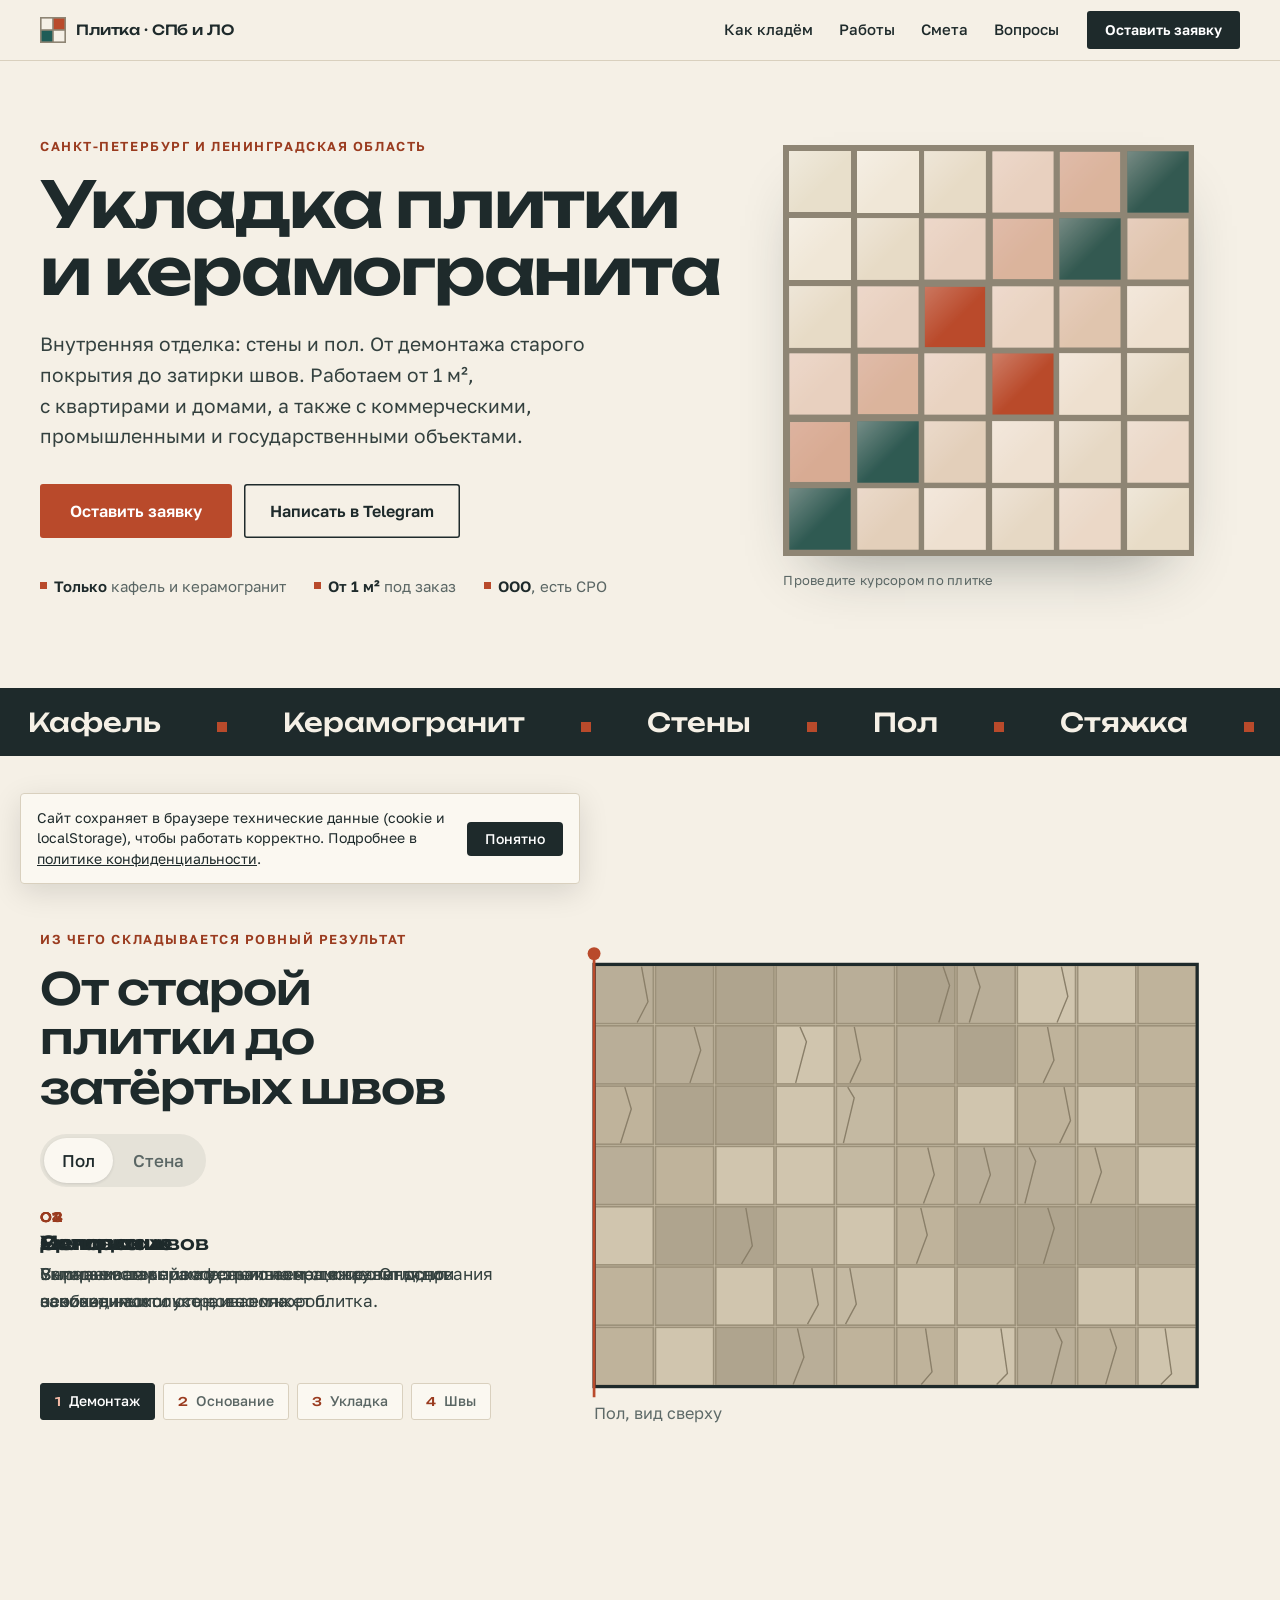
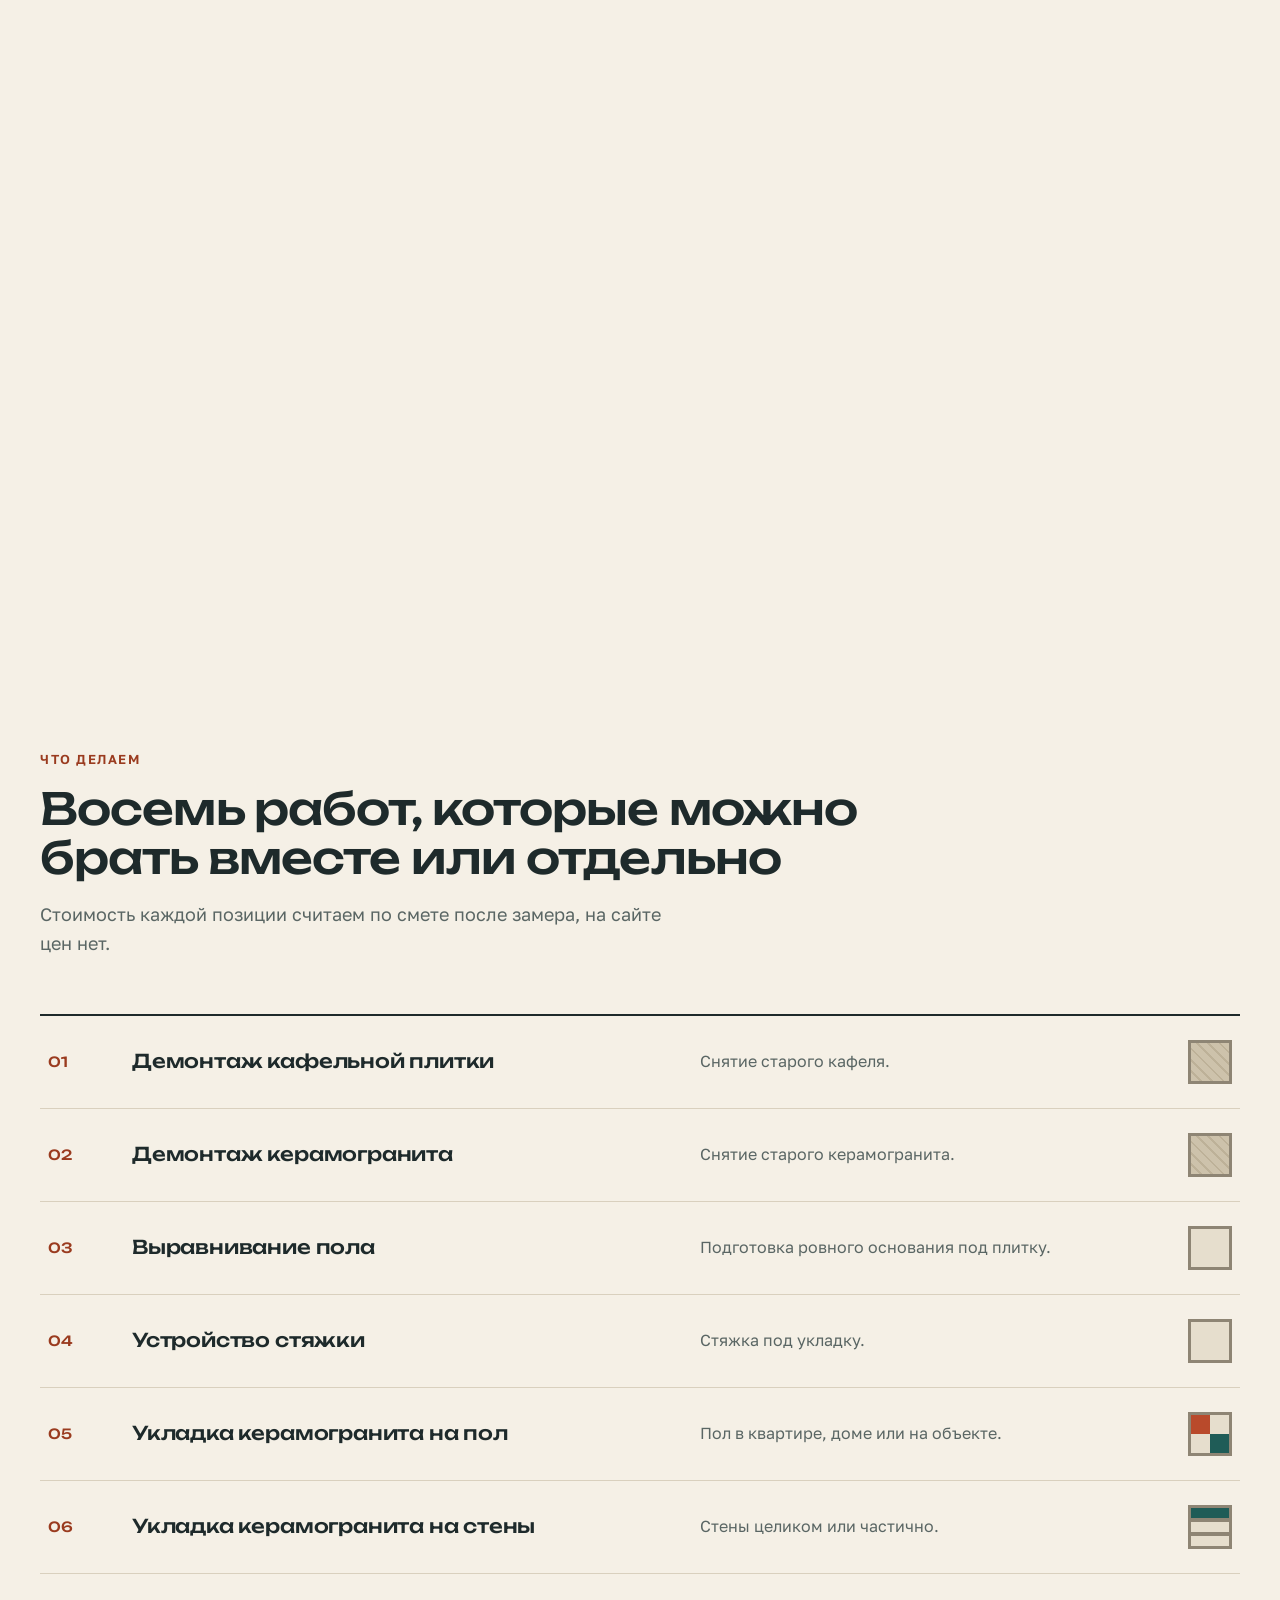
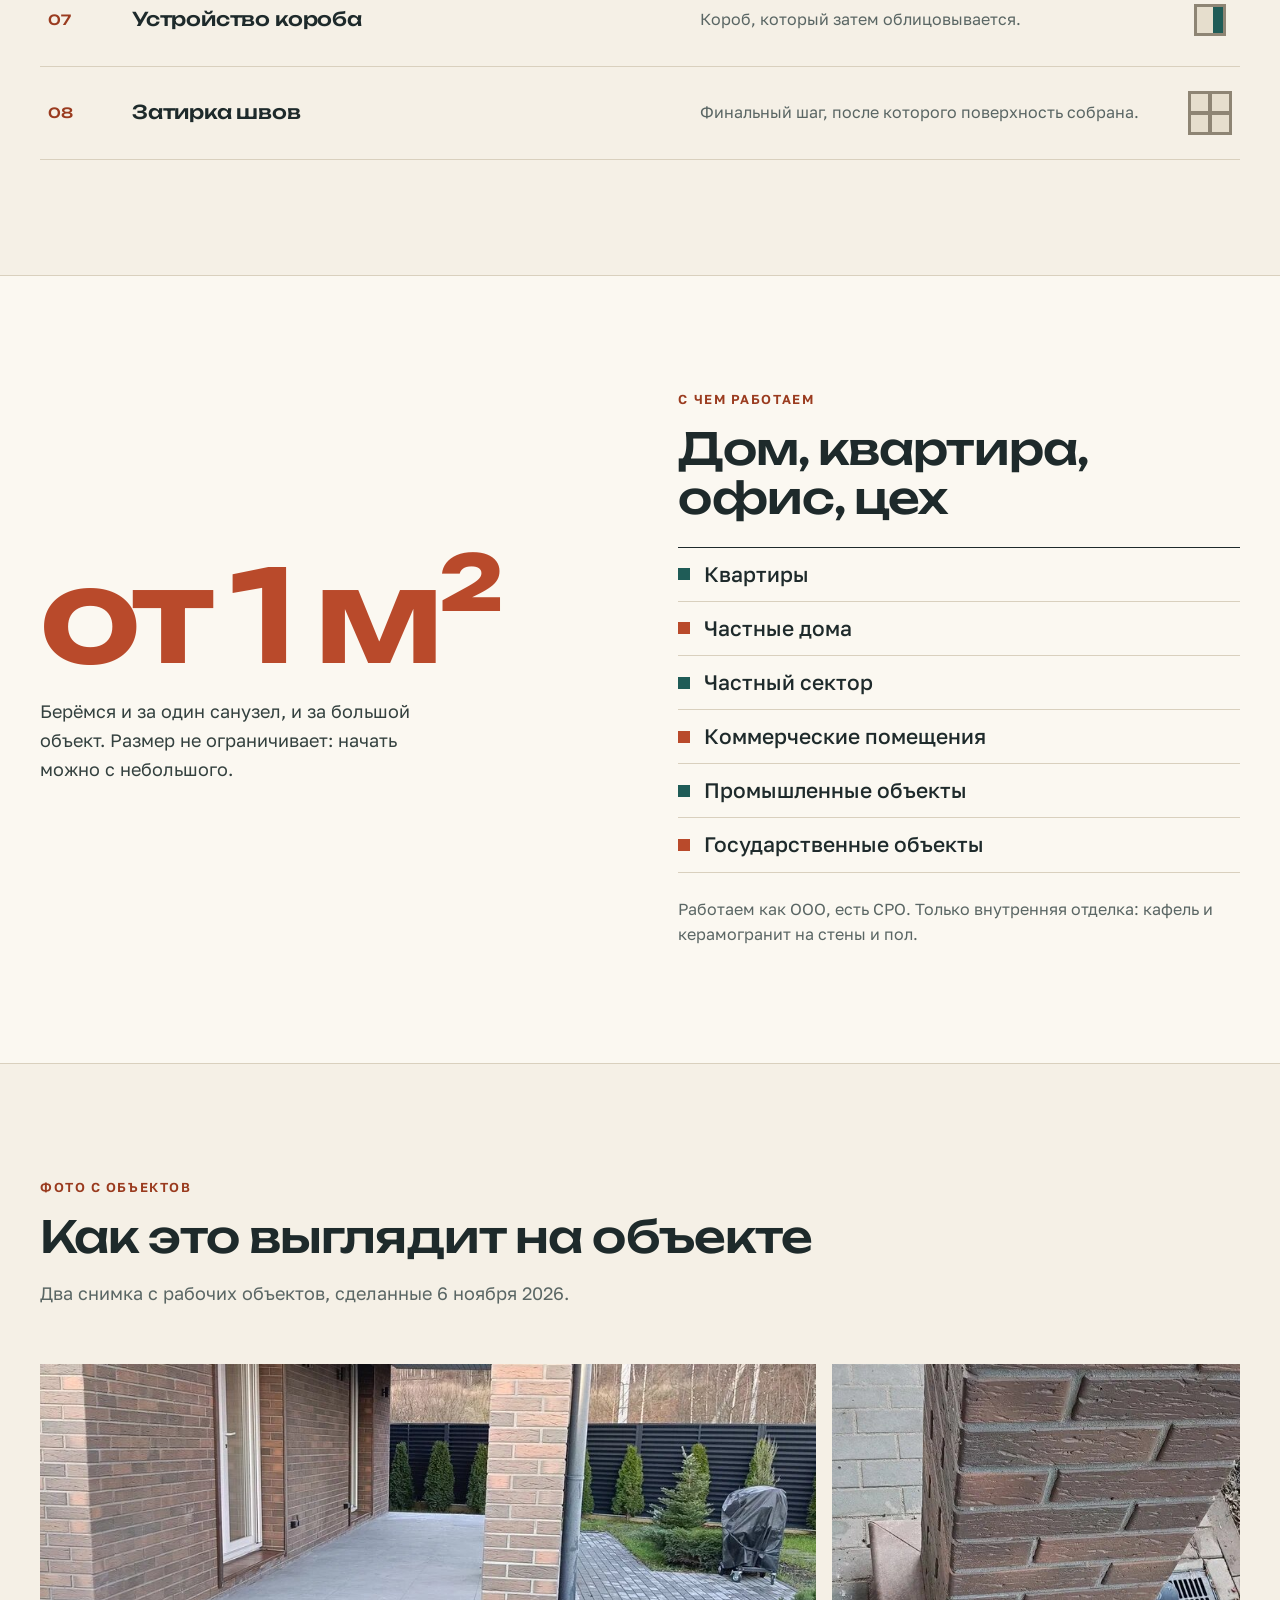
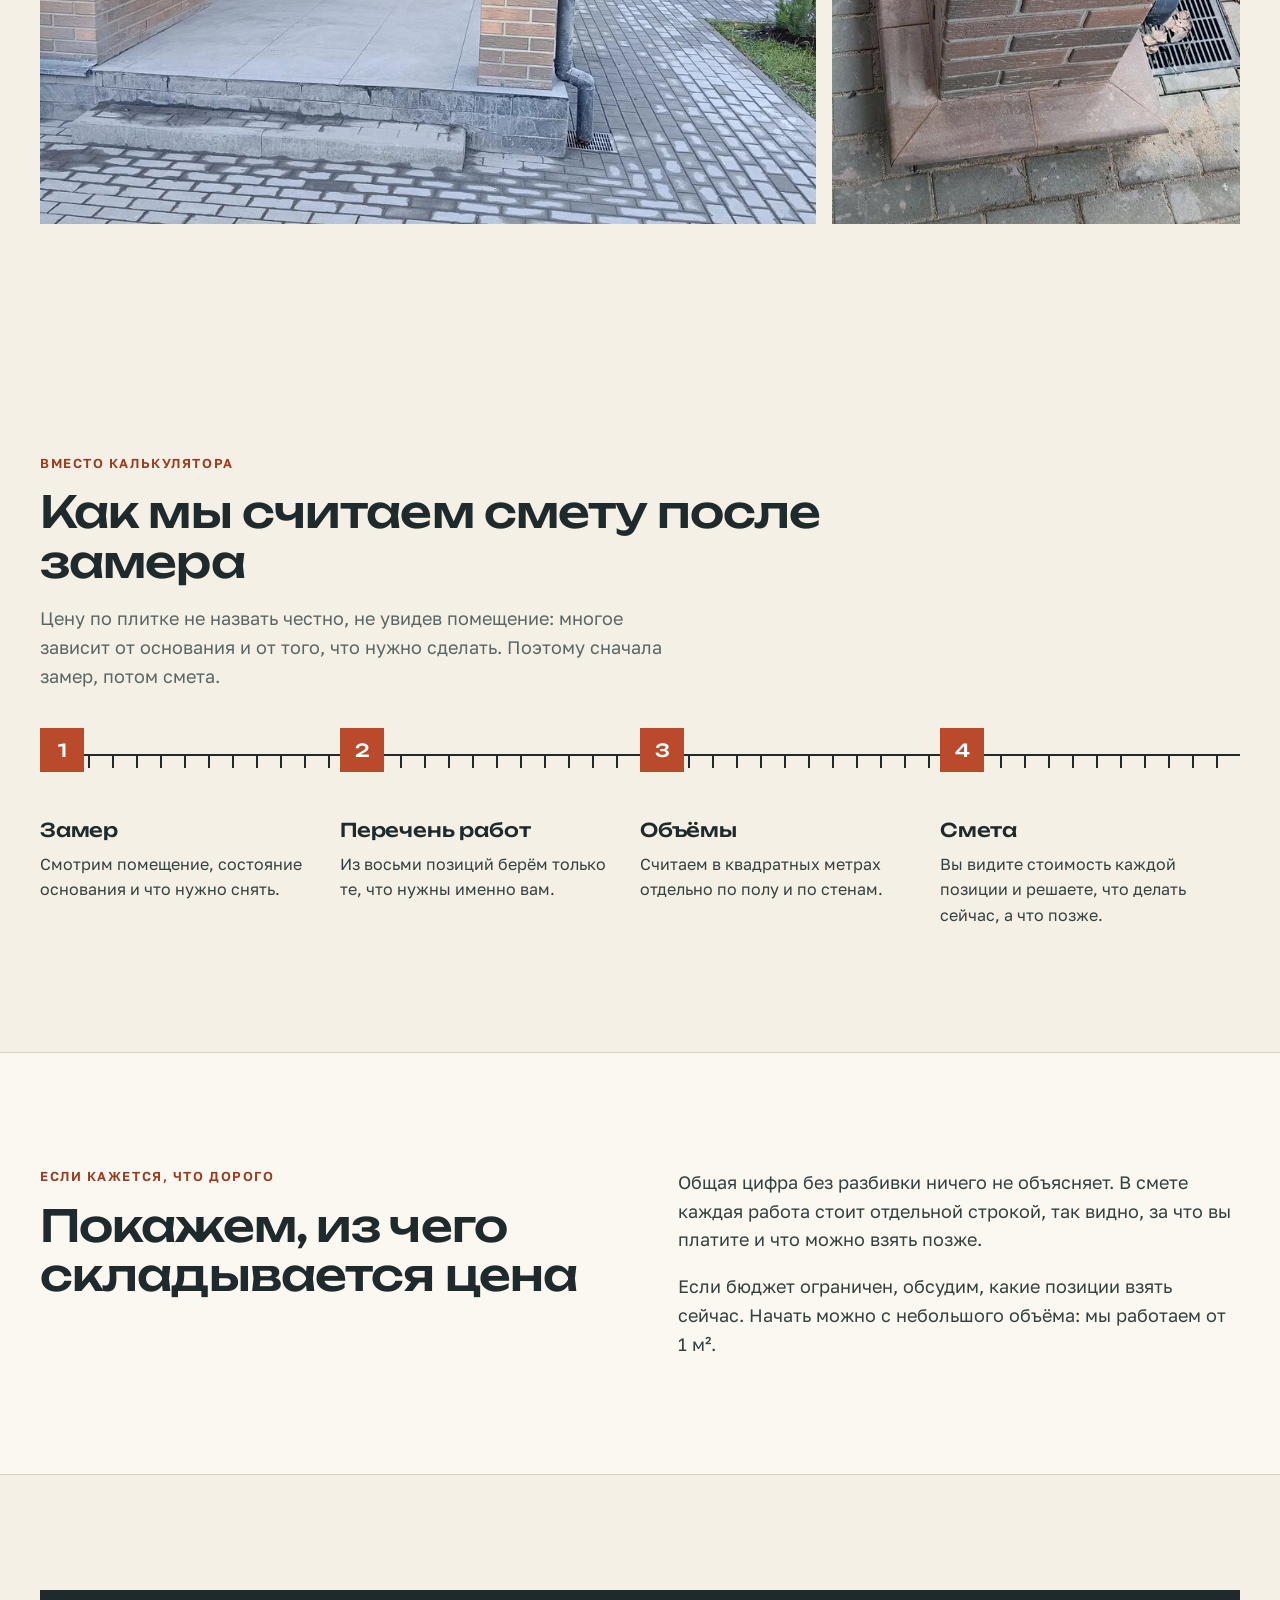
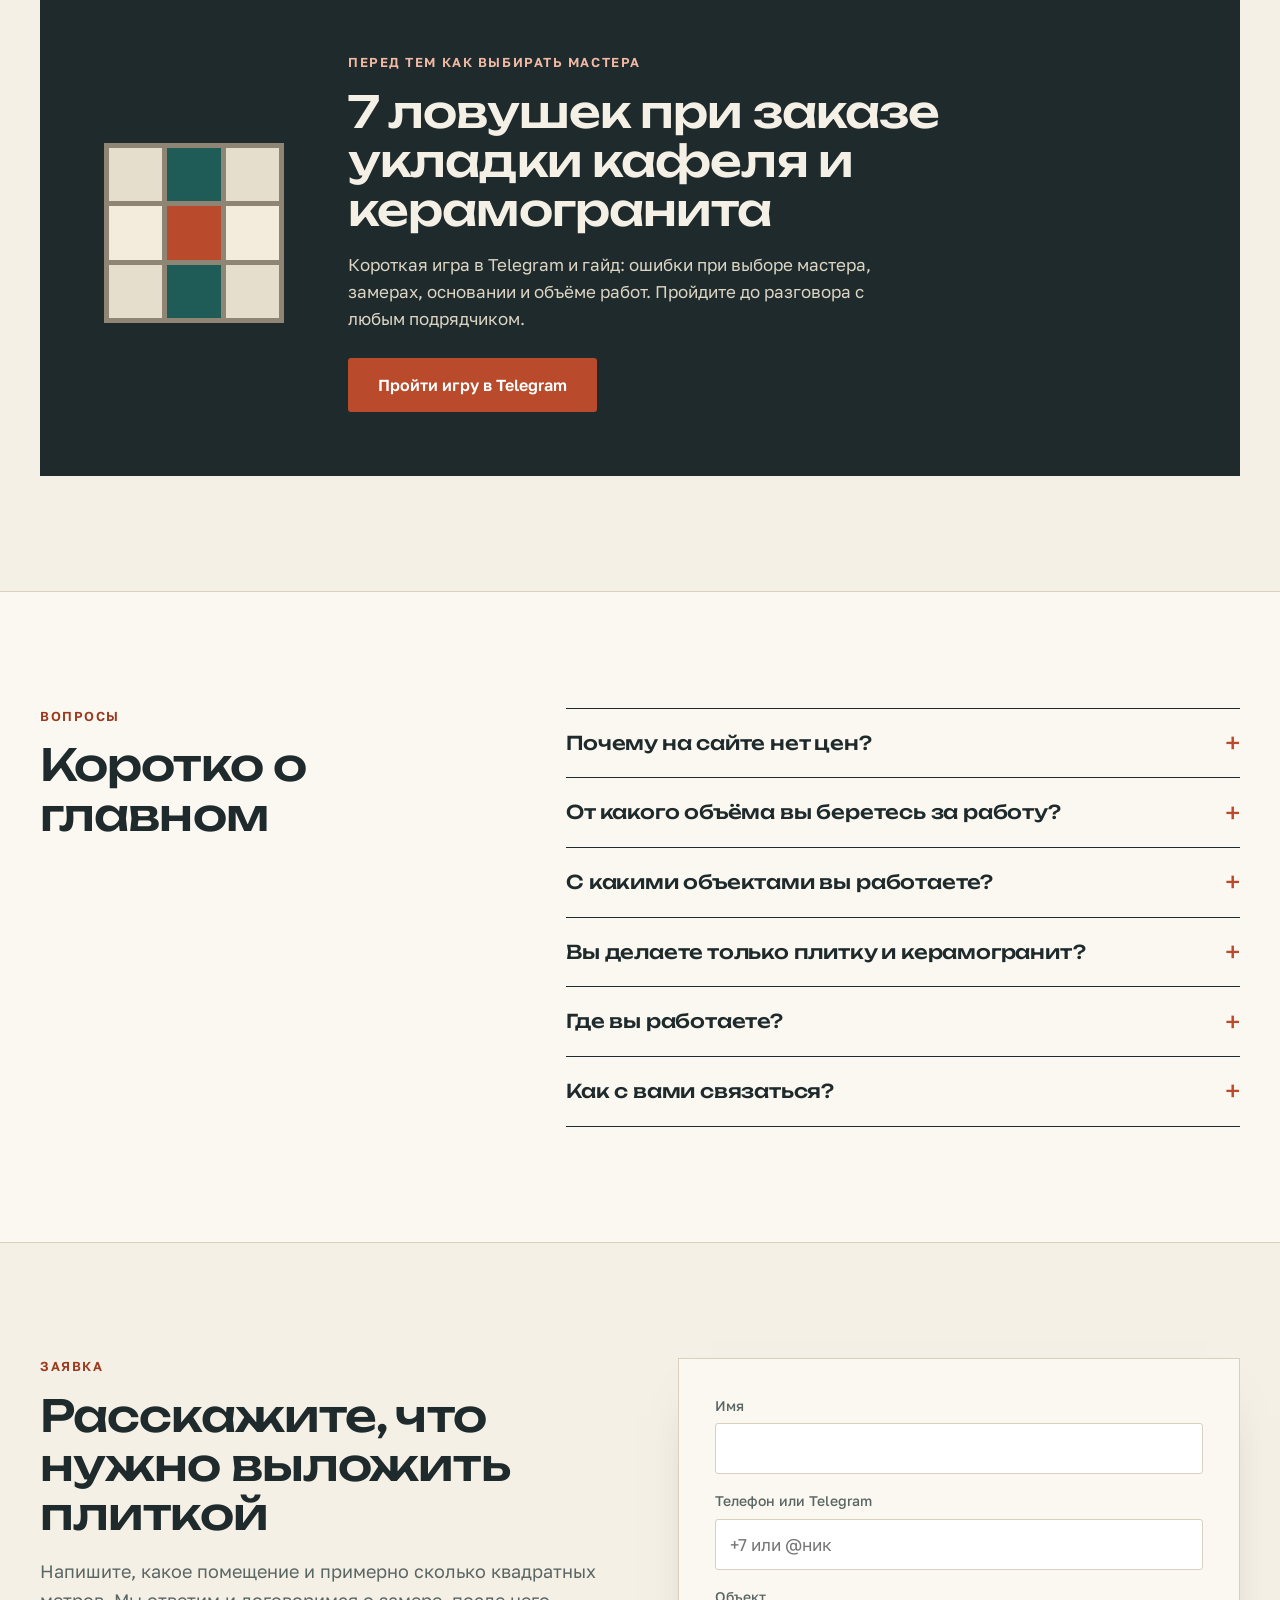
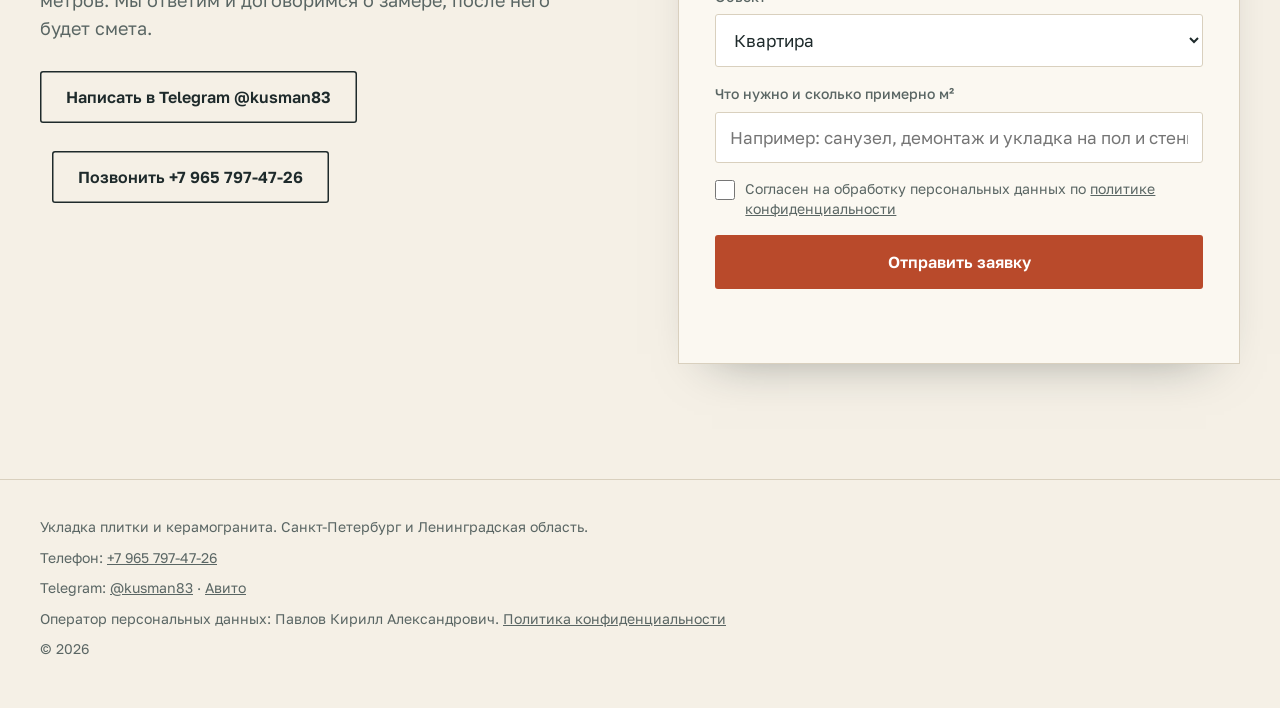
==== commit 76934c91: "Контакты (телефон, Авито), оператор ПД, фото с объектов Co-Authored-By: Claude Sonnet 5.5 <noreply@a" ====
--- a/index.html
+++ b/index.html
@@ -27,7 +27,7 @@
 {"@context":"https://schema.org","@type":"WebSite","name":"Укладка плитки и керамогранита, СПб и ЛО","url":"https://murzzsite.github.io/kusman-plitka-spb/","inLanguage":"ru-RU"}
 </script>
 <script type="application/ld+json">
-{"@context":"https://schema.org","@type":"HomeAndConstructionBusiness","name":"Укладка плитки и керамогранита, СПб и ЛО","url":"https://murzzsite.github.io/kusman-plitka-spb/","description":"Внутренняя отделка плиткой и керамогранитом: стены и пол. Работаем от 1 м².","areaServed":[{"@type":"City","name":"Санкт-Петербург"},{"@type":"AdministrativeArea","name":"Ленинградская область"}],"contactPoint":{"@type":"ContactPoint","contactType":"customer service","url":"https://t.me/kusman83","availableLanguage":"ru"}}
+{"@context":"https://schema.org","@type":"HomeAndConstructionBusiness","name":"Укладка плитки и керамогранита, СПб и ЛО","url":"https://murzzsite.github.io/kusman-plitka-spb/","description":"Внутренняя отделка плиткой и керамогранитом: стены и пол. Работаем от 1 м².","areaServed":[{"@type":"City","name":"Санкт-Петербург"},{"@type":"AdministrativeArea","name":"Ленинградская область"}],"telephone":"+79657974726","contactPoint":{"@type":"ContactPoint","contactType":"customer service","telephone":"+79657974726","url":"https://t.me/kusman83","availableLanguage":"ru"}}
 </script>
 <script type="application/ld+json">
 {"@context":"https://schema.org","@type":"Service","name":"Укладка плитки и керамогранита","serviceType":"Внутренняя отделка плиткой и керамогранитом","url":"https://murzzsite.github.io/kusman-plitka-spb/","areaServed":[{"@type":"City","name":"Санкт-Петербург"},{"@type":"AdministrativeArea","name":"Ленинградская область"}],"hasOfferCatalog":{"@type":"OfferCatalog","name":"Работы","itemListElement":[
@@ -206,6 +206,21 @@
   </div>
 </section>
 
+<!-- WORKS -->
+<section class="sec" id="works" aria-labelledby="worksTitle">
+  <div class="wrap">
+    <div class="sec__head">
+      <p class="eyebrow" data-reveal>Фото с объектов</p>
+      <h2 id="worksTitle" data-reveal data-reveal-delay="80">Как это выглядит на объекте</h2>
+      <p class="sec__lead" data-reveal data-reveal-delay="140">Два снимка с рабочих объектов, сделанные 6 ноября 2026.</p>
+    </div>
+    <div class="works" data-reveal data-reveal-delay="100">
+      <figure class="works__f works__f--wide"><img src="img/obekt-ploshchadka-vhod.jpg" width="1280" height="576" loading="lazy" decoding="async" alt="Каменная площадка у входа в кирпичный дом, рядом брусчатка"></figure>
+      <figure class="works__f works__f--tall"><img src="img/obekt-kolonna-plitka.jpg" width="576" height="1280" loading="lazy" decoding="async" alt="Кирпичная колонна с облицовочной плиткой у основания и брусчатка вокруг"></figure>
+    </div>
+  </div>
+</section>
+
 <!-- ESTIMATE -->
 <section class="sec" id="estimate" aria-labelledby="estTitle">
   <div class="wrap">
@@ -265,7 +280,7 @@
       <details><summary>С какими объектами вы работаете?</summary><p>С квартирами, домами и частным сектором, а также с коммерческими, промышленными и государственными объектами.</p></details>
       <details><summary>Вы делаете только плитку и керамогранит?</summary><p>Да. Мы занимаемся внутренней отделкой только кафелем и керамогранитом, на стенах и на полу, и тем, что для этого нужно: демонтажем, основанием, коробом и затиркой швов.</p></details>
       <details><summary>Где вы работаете?</summary><p>В Санкт-Петербурге и Ленинградской области.</p></details>
-      <details><summary>Как с вами связаться?</summary><p>Напишите в Telegram <a href="https://t.me/kusman83" target="_blank" rel="noopener">@kusman83</a> или оставьте заявку в форме ниже. Нас также можно найти на Авито и в «Яндекс Услугах».</p></details>
+      <details><summary>Как с вами связаться?</summary><p>Позвоните по телефону <a href="tel:+79657974726">+7 965 797-47-26</a>, напишите в Telegram <a href="https://t.me/kusman83" target="_blank" rel="noopener">@kusman83</a> или оставьте заявку в форме ниже. Нас также можно найти <a href="https://www.avito.ru/podporozhe/predlozheniya_uslug/remont_vannoy_komnaty_i_sanuzla_pod_klyuch_8380222340" target="_blank" rel="noopener">на Авито</a>.</p></details>
     </div>
   </div>
 </section>
@@ -278,6 +293,7 @@
       <h2 id="contactTitle" data-reveal data-reveal-delay="80">Расскажите, что нужно выложить плиткой</h2>
       <p class="sec__lead" data-reveal data-reveal-delay="140">Напишите, какое помещение и примерно сколько квадратных метров. Мы ответим и договоримся о замере, после него будет смета.</p>
       <a class="btn btn--ghost" href="https://t.me/kusman83" target="_blank" rel="noopener" data-magnetic data-reveal data-reveal-delay="200">Написать в Telegram @kusman83</a>
+      <a class="btn btn--ghost" href="tel:+79657974726" data-magnetic data-reveal data-reveal-delay="240" style="margin-left:12px">Позвонить +7 965 797-47-26</a>
     </div>
     <form class="form" id="leadForm" novalidate data-reveal data-reveal-delay="100">
       <label>Имя<input type="text" name="name" autocomplete="name" required></label>
@@ -304,8 +320,9 @@
 <footer class="footer">
   <div class="wrap footer__in">
     <p>Укладка плитки и керамогранита. Санкт-Петербург и Ленинградская область.</p>
-    <p>Telegram: <a href="https://t.me/kusman83" target="_blank" rel="noopener">@kusman83</a></p>
-    <p>Оператор персональных данных: [заполнить: ФИО/ИП и ИНН]. <a href="privacy.html">Политика конфиденциальности</a></p>
+    <p>Телефон: <a href="tel:+79657974726">+7 965 797-47-26</a></p>
+    <p>Telegram: <a href="https://t.me/kusman83" target="_blank" rel="noopener">@kusman83</a> · <a href="https://www.avito.ru/podporozhe/predlozheniya_uslug/remont_vannoy_komnaty_i_sanuzla_pod_klyuch_8380222340" target="_blank" rel="noopener">Авито</a></p>
+    <p>Оператор персональных данных: Павлов Кирилл Александрович. <a href="privacy.html">Политика конфиденциальности</a></p>
     <p>© <span id="year">2026</span></p>
   </div>
 </footer>
--- a/styles.css
+++ b/styles.css
@@ -244,3 +244,10 @@
   .wall.on i{animation:none}
   .st{opacity:1}
 }
+
+/* works */
+.works{display:grid;grid-template-columns:1.9fr 1fr;grid-auto-rows:clamp(260px,38vw,460px);gap:16px;align-items:stretch}
+.works__f{margin:0;background:var(--sand);overflow:hidden}
+.works__f img{display:block;width:100%;height:100%;object-fit:cover}
+.works__f--wide{aspect-ratio:auto}
+@media(max-width:760px){.works{grid-template-columns:1fr;grid-auto-rows:auto}.works__f img{height:auto}.works__f--tall{max-width:320px}}
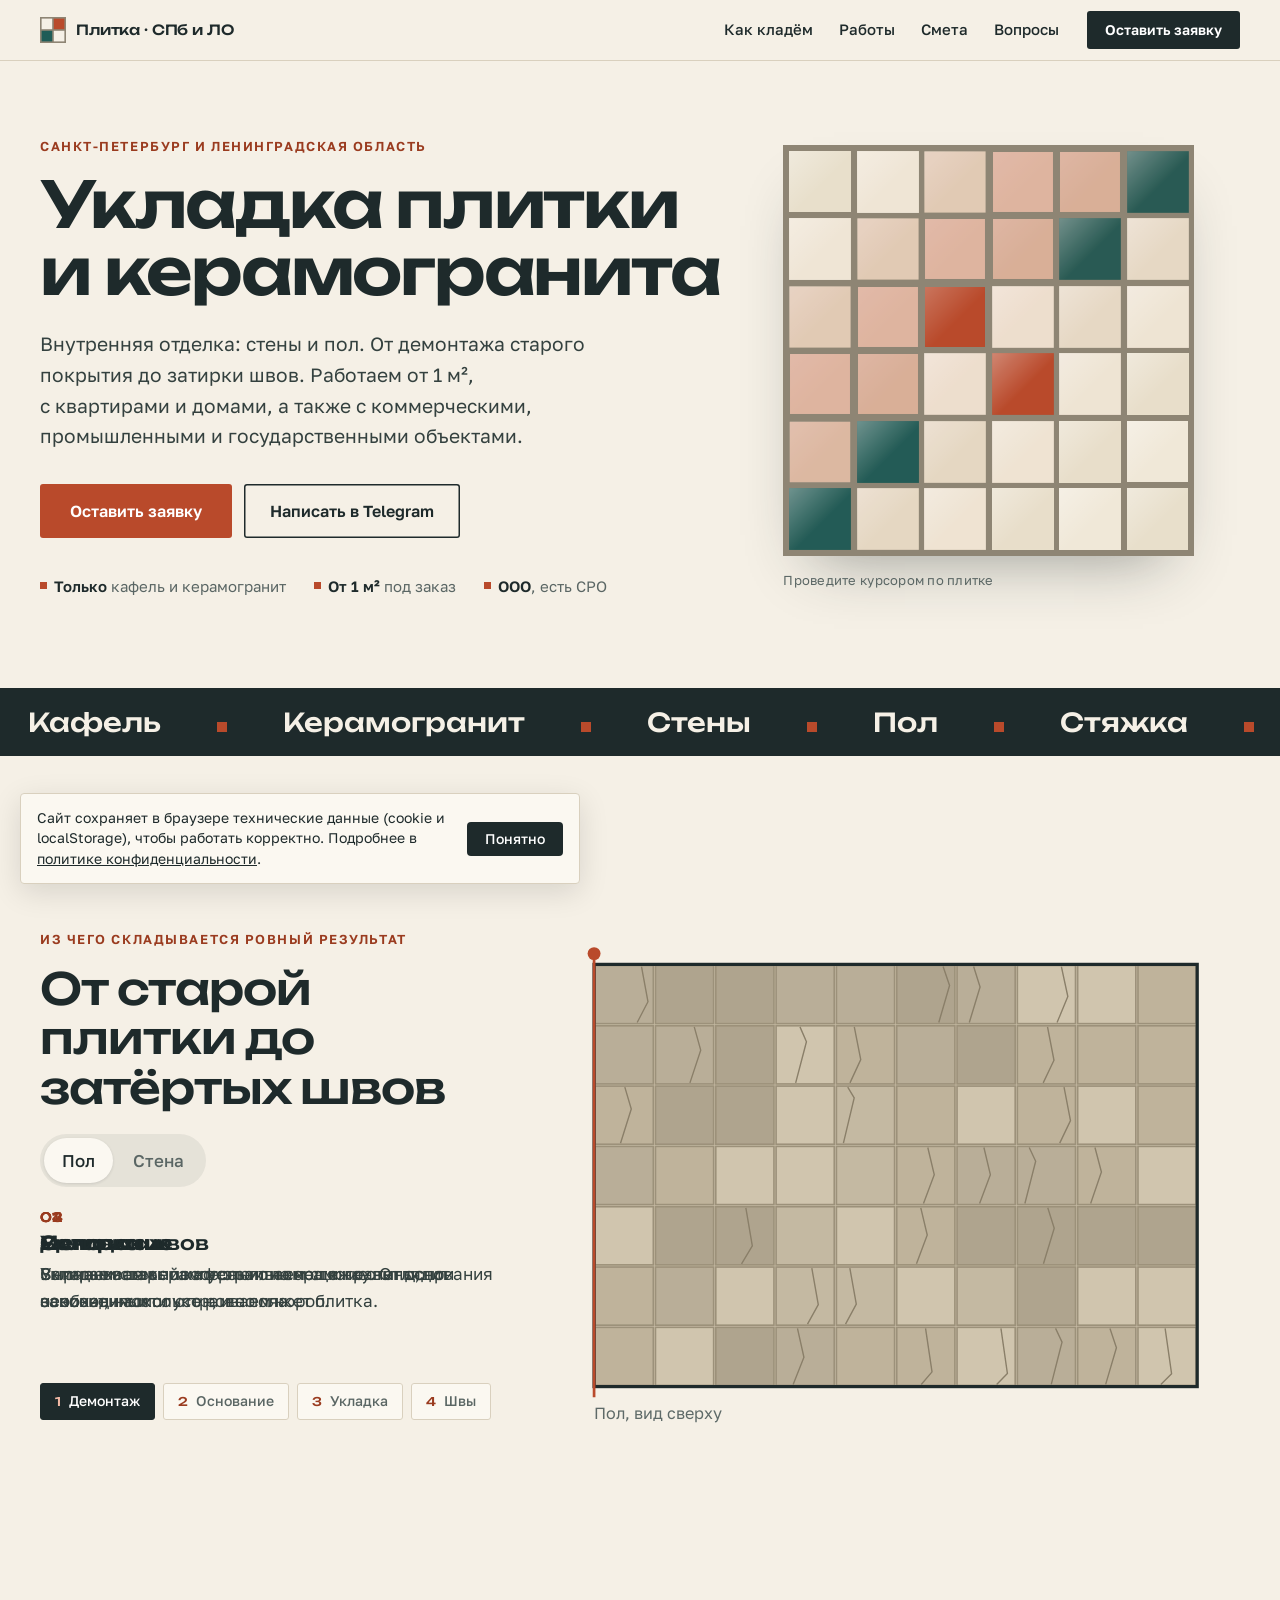
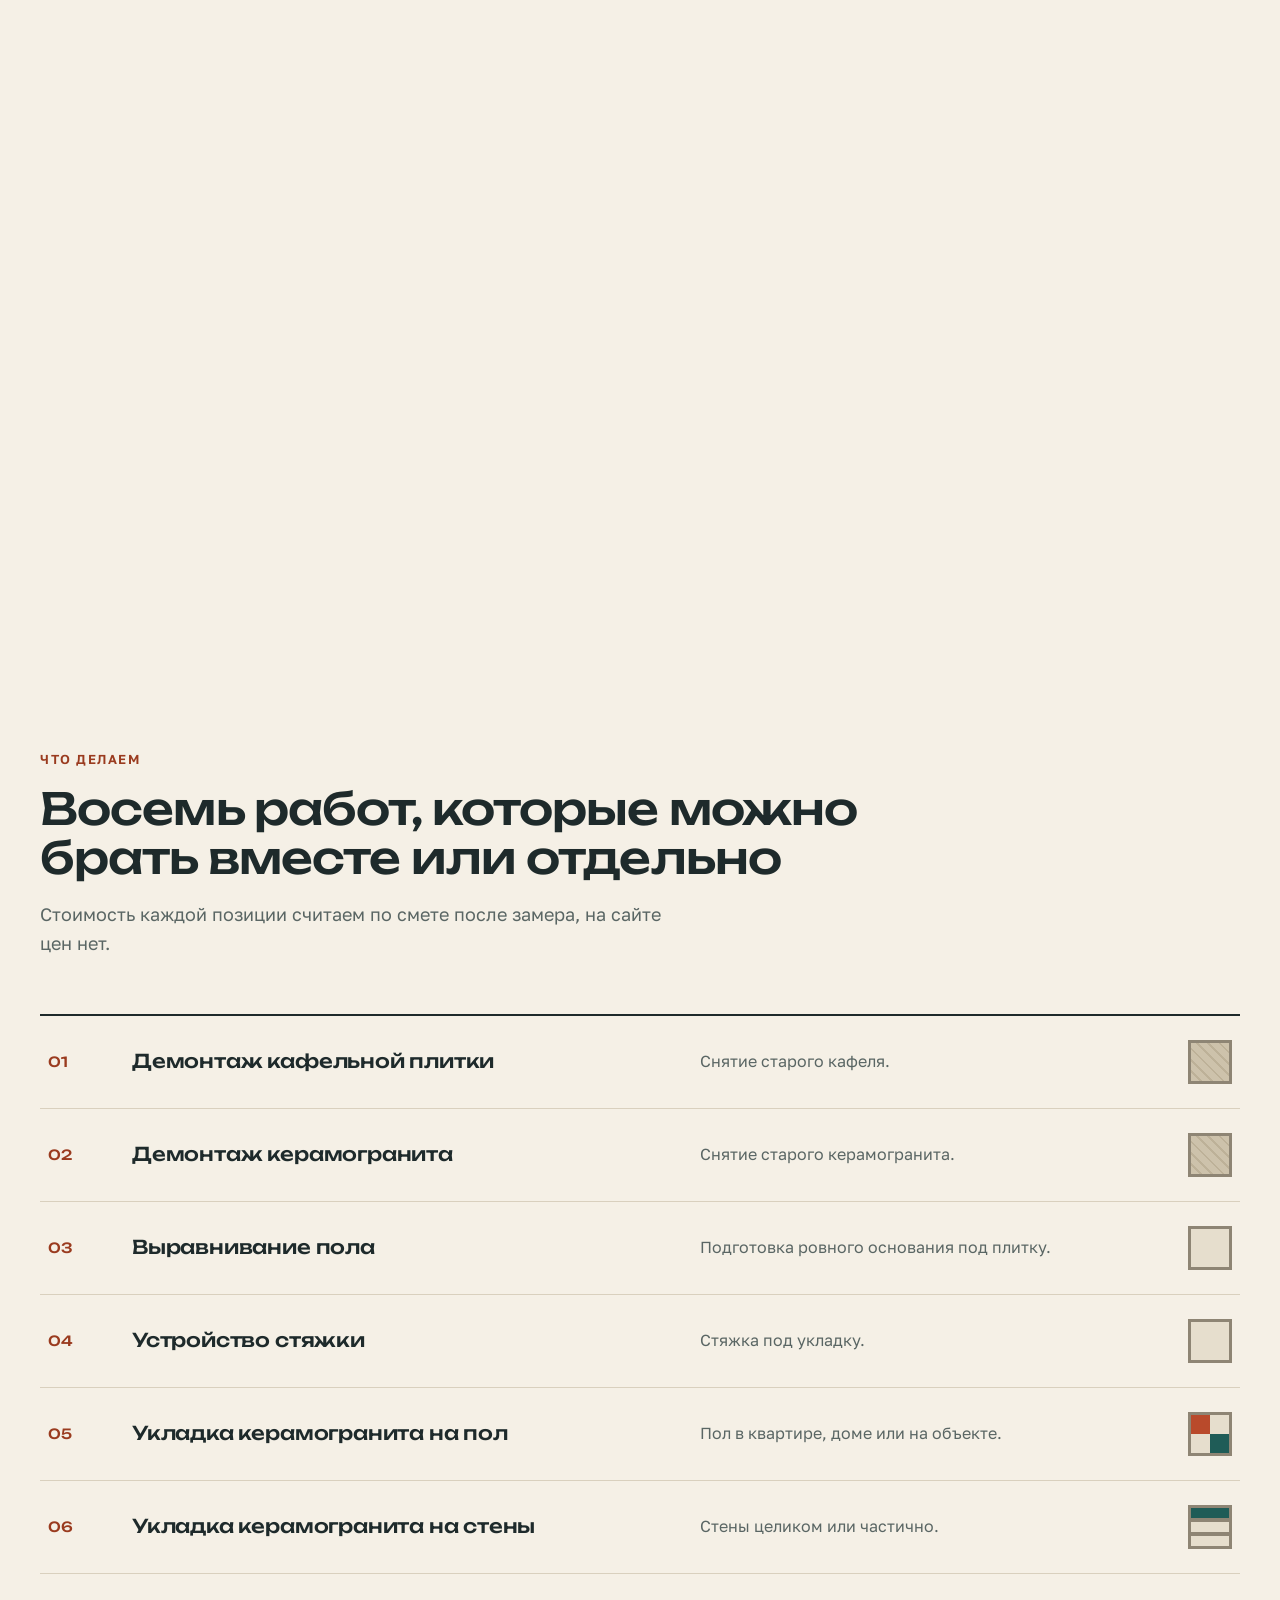
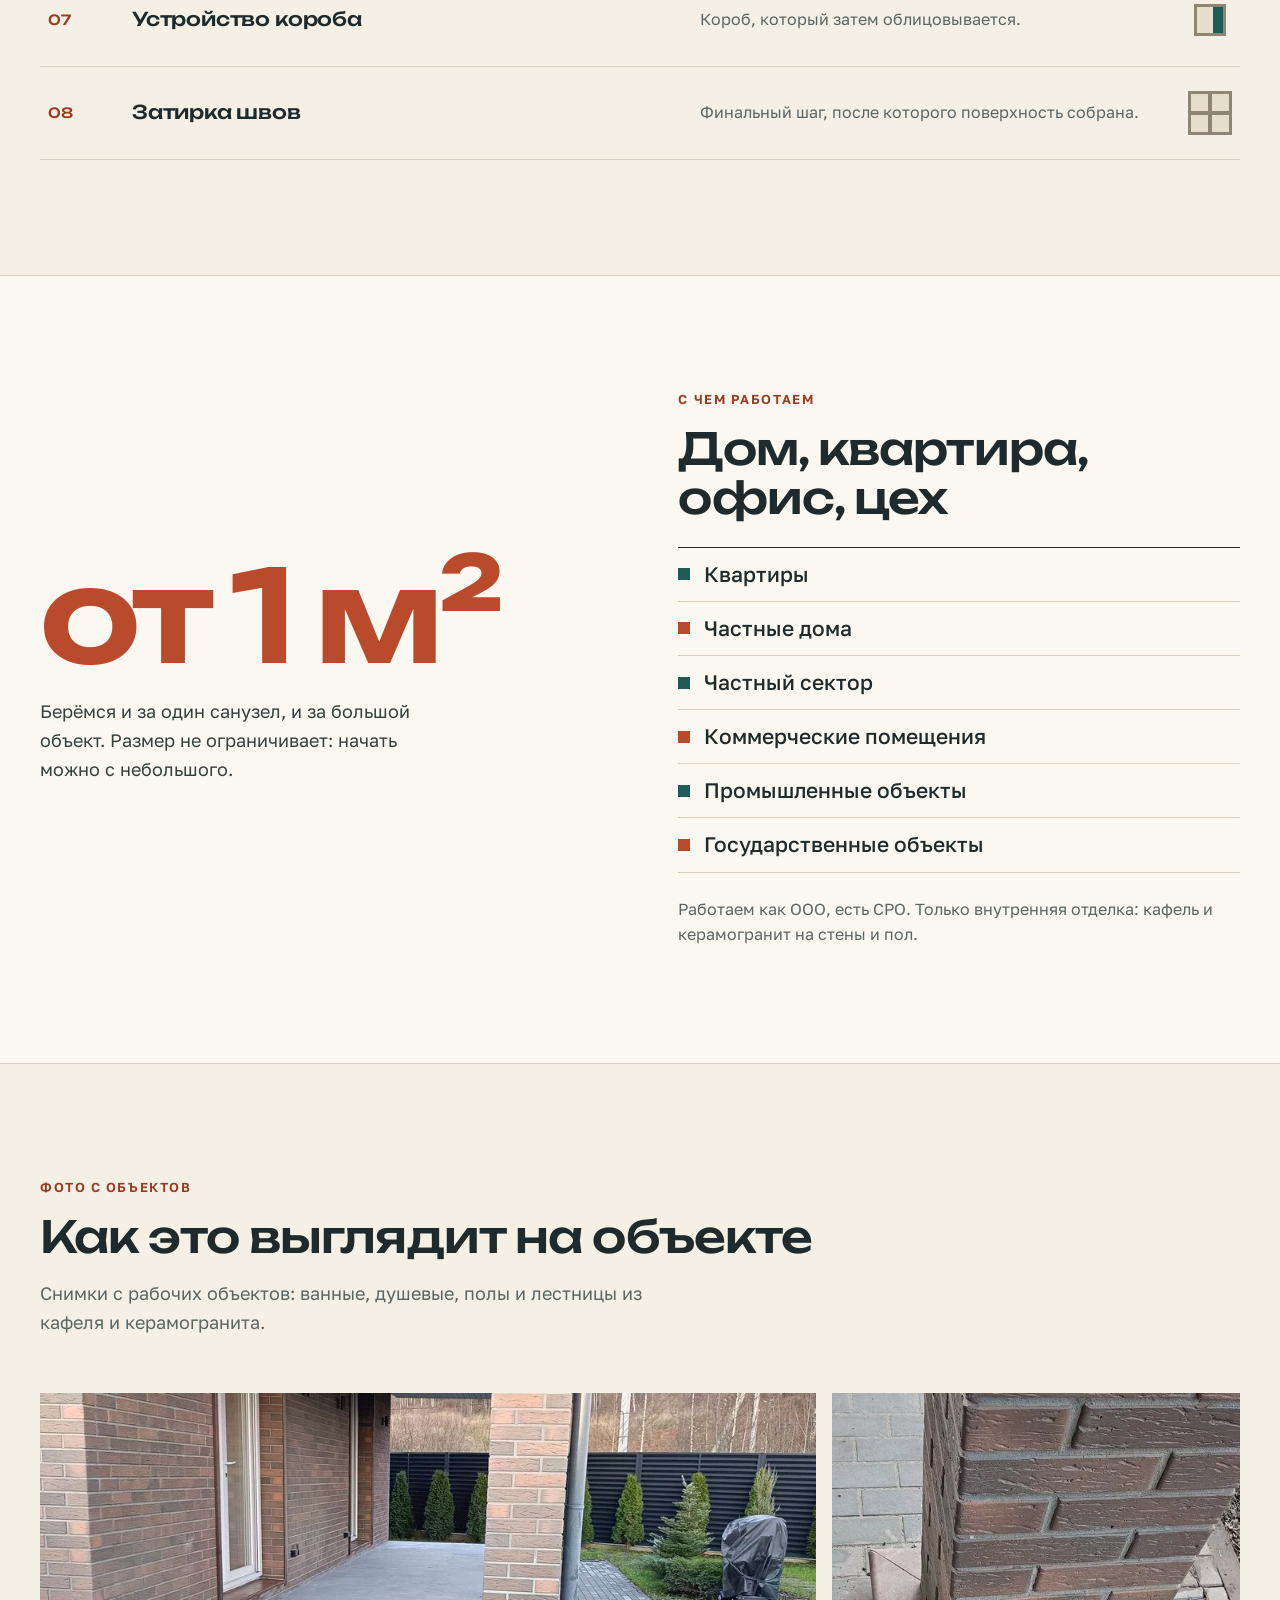
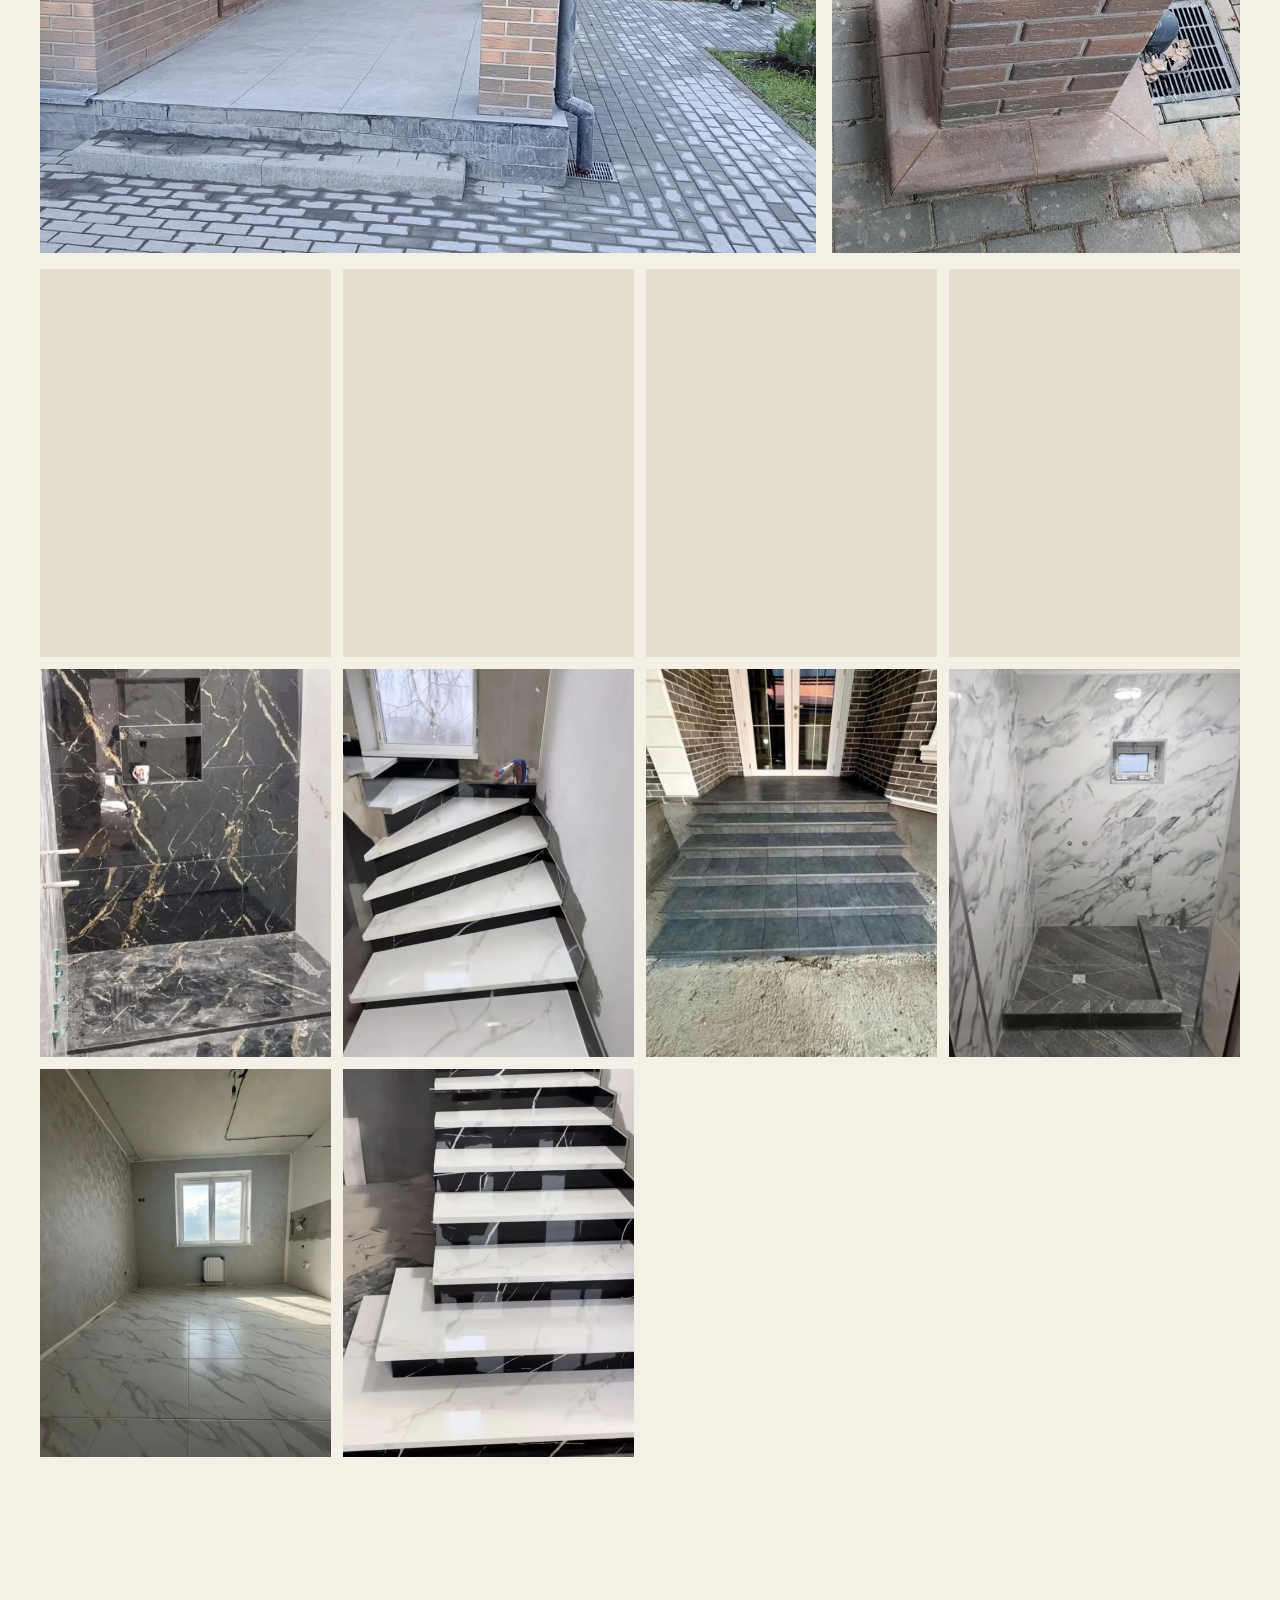
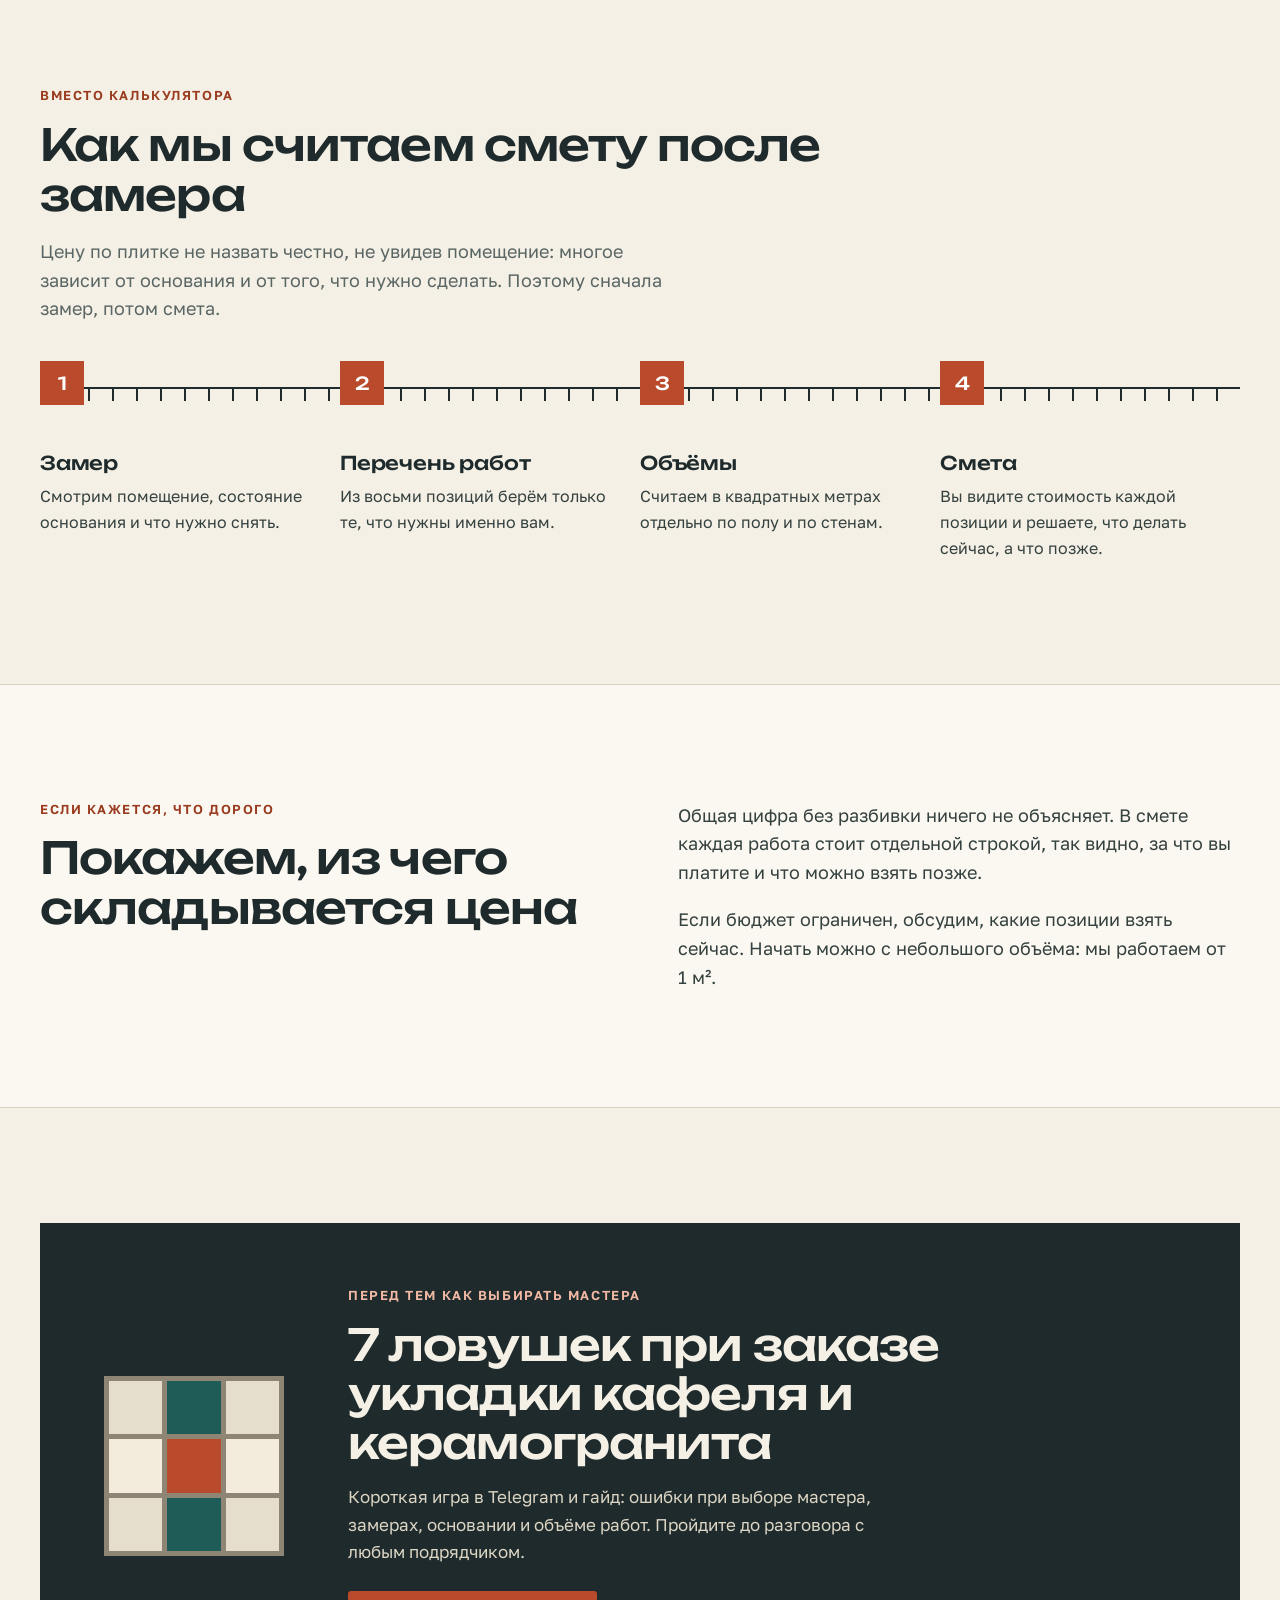
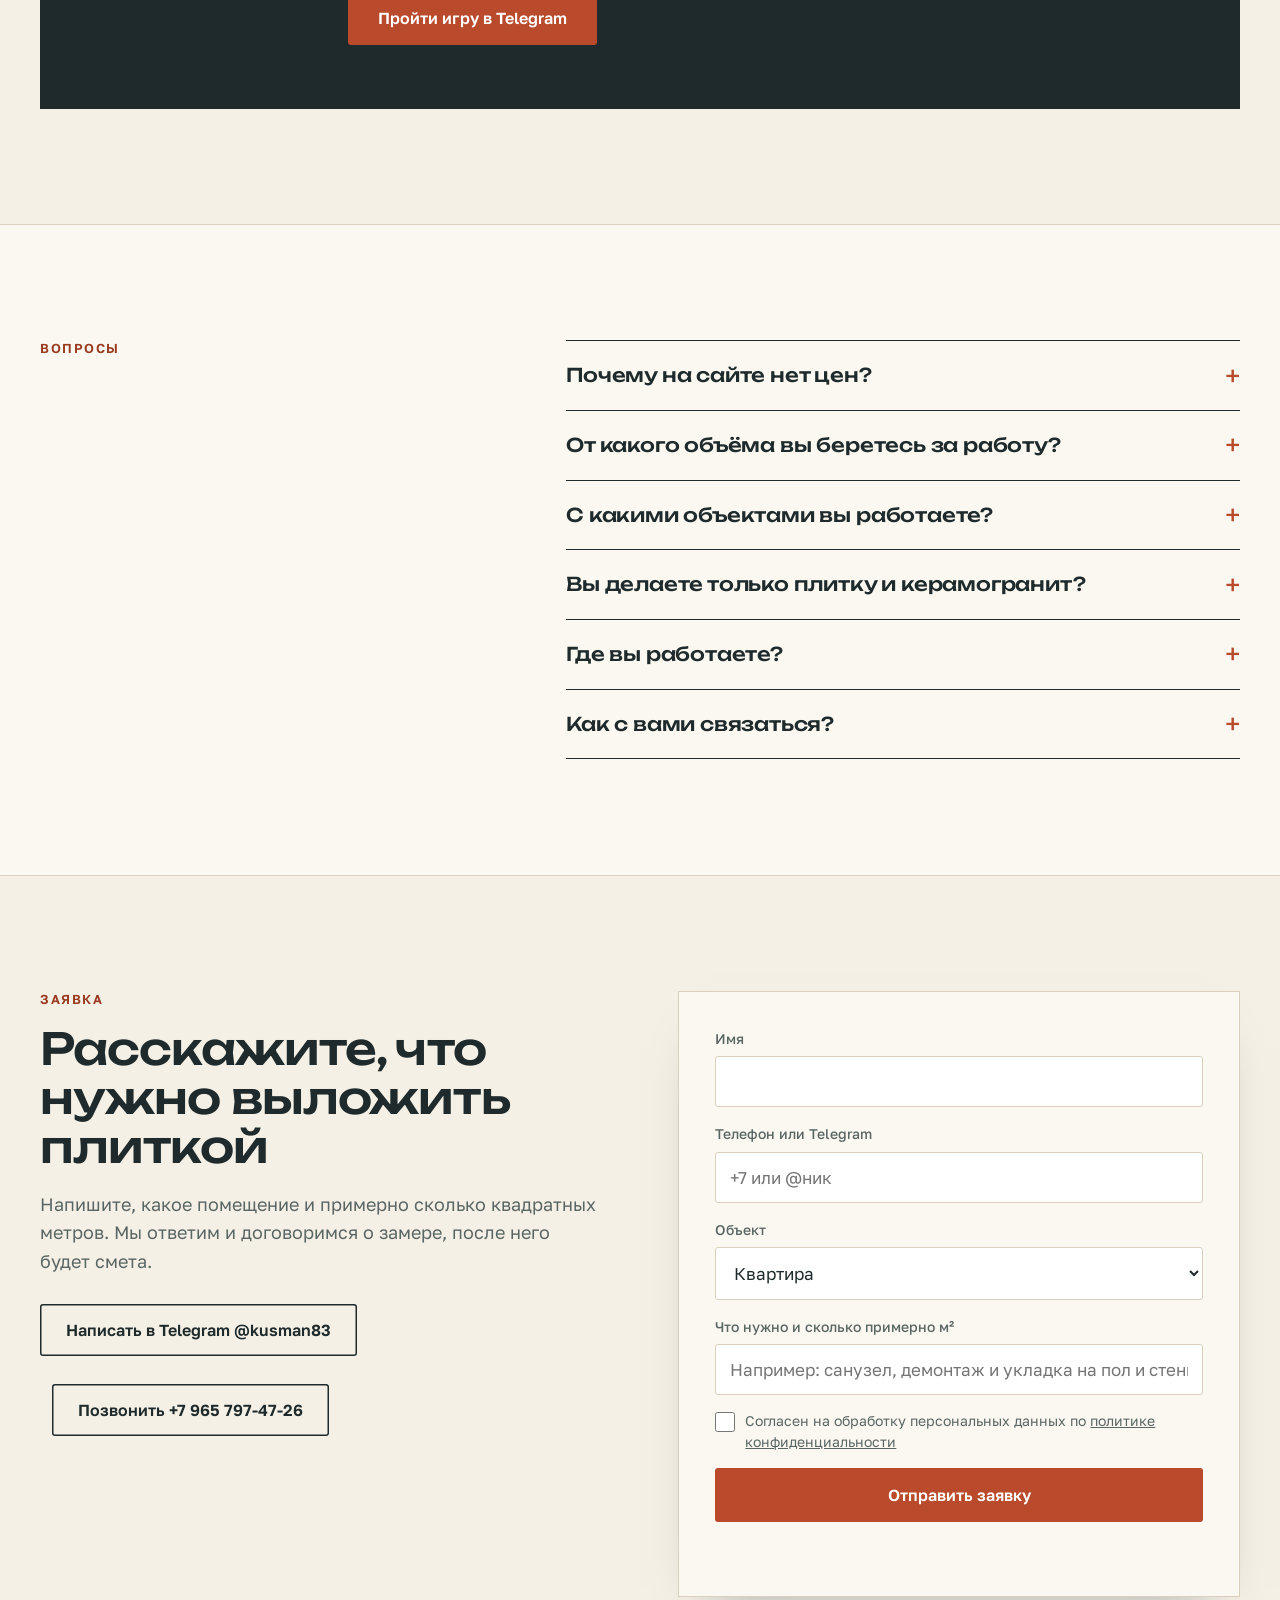
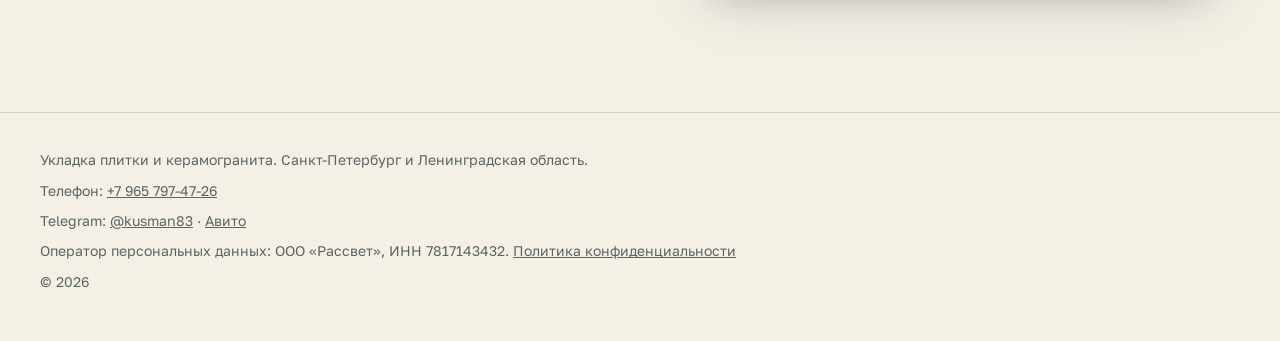
==== commit 67d8622f: "Реквизиты ООО Рассвет, галерея фото с объектов" ====
--- a/index.html
+++ b/index.html
@@ -27,7 +27,7 @@
 {"@context":"https://schema.org","@type":"WebSite","name":"Укладка плитки и керамогранита, СПб и ЛО","url":"https://murzzsite.github.io/kusman-plitka-spb/","inLanguage":"ru-RU"}
 </script>
 <script type="application/ld+json">
-{"@context":"https://schema.org","@type":"HomeAndConstructionBusiness","name":"Укладка плитки и керамогранита, СПб и ЛО","url":"https://murzzsite.github.io/kusman-plitka-spb/","description":"Внутренняя отделка плиткой и керамогранитом: стены и пол. Работаем от 1 м².","areaServed":[{"@type":"City","name":"Санкт-Петербург"},{"@type":"AdministrativeArea","name":"Ленинградская область"}],"telephone":"+79657974726","contactPoint":{"@type":"ContactPoint","contactType":"customer service","telephone":"+79657974726","url":"https://t.me/kusman83","availableLanguage":"ru"}}
+{"@context":"https://schema.org","@type":"HomeAndConstructionBusiness","name":"Укладка плитки и керамогранита, СПб и ЛО","legalName":"ООО «Рассвет»","taxID":"7817143432","url":"https://murzzsite.github.io/kusman-plitka-spb/","description":"Внутренняя отделка плиткой и керамогранитом: стены и пол. Работаем от 1 м².","areaServed":[{"@type":"City","name":"Санкт-Петербург"},{"@type":"AdministrativeArea","name":"Ленинградская область"}],"telephone":"+79657974726","contactPoint":{"@type":"ContactPoint","contactType":"customer service","telephone":"+79657974726","url":"https://t.me/kusman83","availableLanguage":"ru"}}
 </script>
 <script type="application/ld+json">
 {"@context":"https://schema.org","@type":"Service","name":"Укладка плитки и керамогранита","serviceType":"Внутренняя отделка плиткой и керамогранитом","url":"https://murzzsite.github.io/kusman-plitka-spb/","areaServed":[{"@type":"City","name":"Санкт-Петербург"},{"@type":"AdministrativeArea","name":"Ленинградская область"}],"hasOfferCatalog":{"@type":"OfferCatalog","name":"Работы","itemListElement":[
@@ -212,11 +212,23 @@
     <div class="sec__head">
       <p class="eyebrow" data-reveal>Фото с объектов</p>
       <h2 id="worksTitle" data-reveal data-reveal-delay="80">Как это выглядит на объекте</h2>
-      <p class="sec__lead" data-reveal data-reveal-delay="140">Два снимка с рабочих объектов, сделанные 6 ноября 2026.</p>
+      <p class="sec__lead" data-reveal data-reveal-delay="140">Снимки с рабочих объектов: ванные, душевые, полы и лестницы из кафеля и керамогранита.</p>
     </div>
     <div class="works" data-reveal data-reveal-delay="100">
       <figure class="works__f works__f--wide"><img src="img/obekt-ploshchadka-vhod.jpg" width="1280" height="576" loading="lazy" decoding="async" alt="Каменная площадка у входа в кирпичный дом, рядом брусчатка"></figure>
       <figure class="works__f works__f--tall"><img src="img/obekt-kolonna-plitka.jpg" width="576" height="1280" loading="lazy" decoding="async" alt="Кирпичная колонна с облицовочной плиткой у основания и брусчатка вокруг"></figure>
+    </div>
+    <div class="works-grid" data-reveal data-reveal-delay="140">
+      <figure class="works__g"><img src="img/rabota-vannaya-mramor.jpg" width="760" height="997" loading="lazy" decoding="async" alt="Светлая ванная с мраморным керамогранитом на полу и стенах и тёмной вставкой у ванны"></figure>
+      <figure class="works__g"><img src="img/rabota-vannaya-tyomnyj-kamen.jpg" width="760" height="1000" loading="lazy" decoding="async" alt="Ванная с тёмным керамогранитом под камень, ниши в стене"></figure>
+      <figure class="works__g"><img src="img/rabota-pol-ornament.jpg" width="760" height="996" loading="lazy" decoding="async" alt="Керамогранит на полу с декоративной вставкой-орнаментом и ромбами"></figure>
+      <figure class="works__g"><img src="img/rabota-pol-holl.jpg" width="760" height="982" loading="lazy" decoding="async" alt="Пол в холле с рисунком из плитки вдоль лестницы"></figure>
+      <figure class="works__g"><img src="img/rabota-dush-tyomnyj-mramor.jpg" width="526" height="1000" loading="lazy" decoding="async" alt="Душевая с тёмным мраморным керамогранитом и золотистыми прожилками"></figure>
+      <figure class="works__g"><img src="img/rabota-lestnica-belaya.jpg" width="568" height="1000" loading="lazy" decoding="async" alt="Лестница с белыми керамогранитными ступенями"></figure>
+      <figure class="works__g"><img src="img/rabota-kryl-cho-stupeni.jpg" width="760" height="911" loading="lazy" decoding="async" alt="Ступени из керамогранита у входа в дом"></figure>
+      <figure class="works__g"><img src="img/rabota-dush-belyj-mramor.jpg" width="760" height="995" loading="lazy" decoding="async" alt="Душевая с белым мраморным керамогранитом и тёмным поддоном"></figure>
+      <figure class="works__g"><img src="img/rabota-pol-komnata.jpg" width="752" height="1000" loading="lazy" decoding="async" alt="Просторная комната с керамогранитом под мрамор на полу"></figure>
+      <figure class="works__g"><img src="img/rabota-lestnica-chyornaya.jpg" width="568" height="1000" loading="lazy" decoding="async" alt="Лестница с чёрно-белыми мраморными ступенями"></figure>
     </div>
   </div>
 </section>
@@ -322,7 +334,7 @@
     <p>Укладка плитки и керамогранита. Санкт-Петербург и Ленинградская область.</p>
     <p>Телефон: <a href="tel:+79657974726">+7 965 797-47-26</a></p>
     <p>Telegram: <a href="https://t.me/kusman83" target="_blank" rel="noopener">@kusman83</a> · <a href="https://www.avito.ru/podporozhe/predlozheniya_uslug/remont_vannoy_komnaty_i_sanuzla_pod_klyuch_8380222340" target="_blank" rel="noopener">Авито</a></p>
-    <p>Оператор персональных данных: Павлов Кирилл Александрович. <a href="privacy.html">Политика конфиденциальности</a></p>
+    <p>Оператор персональных данных: ООО «Рассвет», ИНН 7817143432. <a href="privacy.html">Политика конфиденциальности</a></p>
     <p>© <span id="year">2026</span></p>
   </div>
 </footer>
--- a/styles.css
+++ b/styles.css
@@ -251,3 +251,9 @@
 .works__f img{display:block;width:100%;height:100%;object-fit:cover}
 .works__f--wide{aspect-ratio:auto}
 @media(max-width:760px){.works{grid-template-columns:1fr;grid-auto-rows:auto}.works__f img{height:auto}.works__f--tall{max-width:320px}}
+
+.works-grid{display:grid;grid-template-columns:repeat(4,1fr);gap:12px;margin-top:16px}
+.works__g{margin:0;background:var(--sand);overflow:hidden;aspect-ratio:3/4}
+.works__g img{display:block;width:100%;height:100%;object-fit:cover}
+@media(max-width:900px){.works-grid{grid-template-columns:repeat(3,1fr)}}
+@media(max-width:560px){.works-grid{grid-template-columns:repeat(2,1fr);gap:8px}}
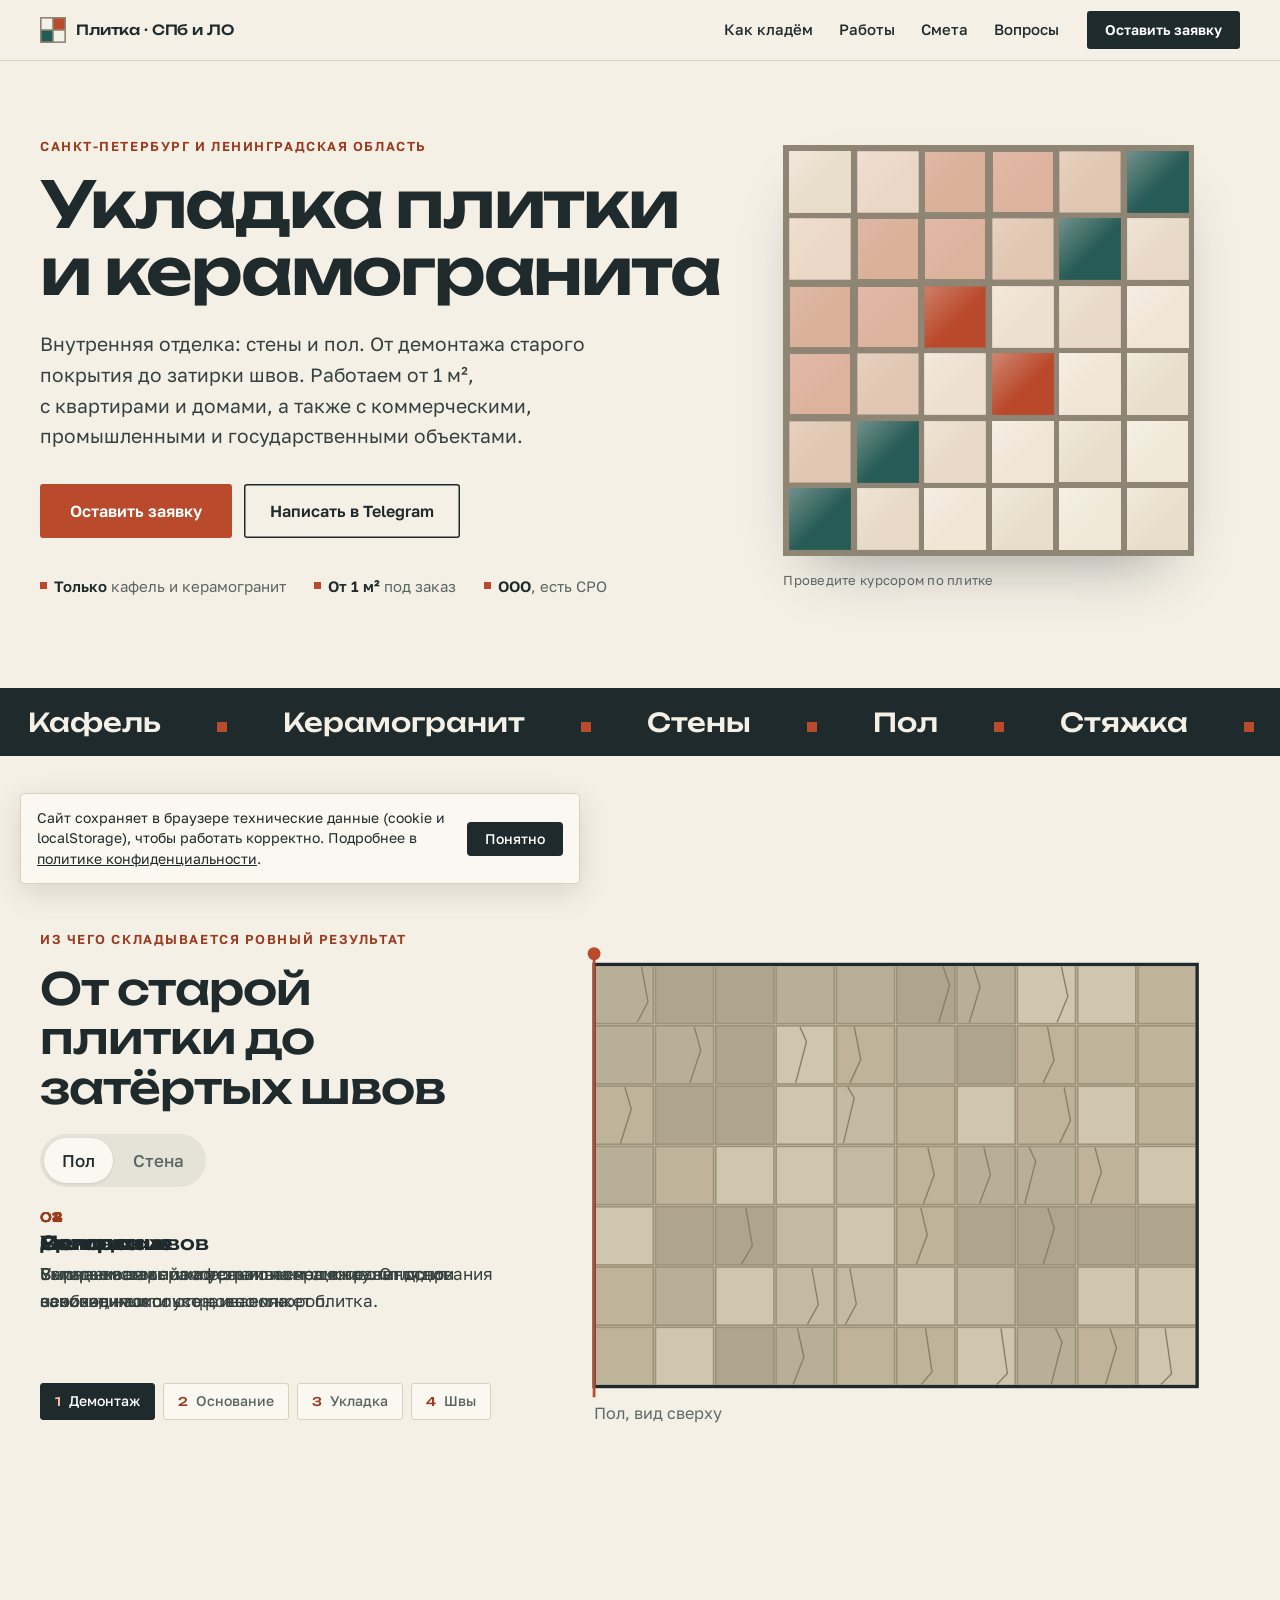
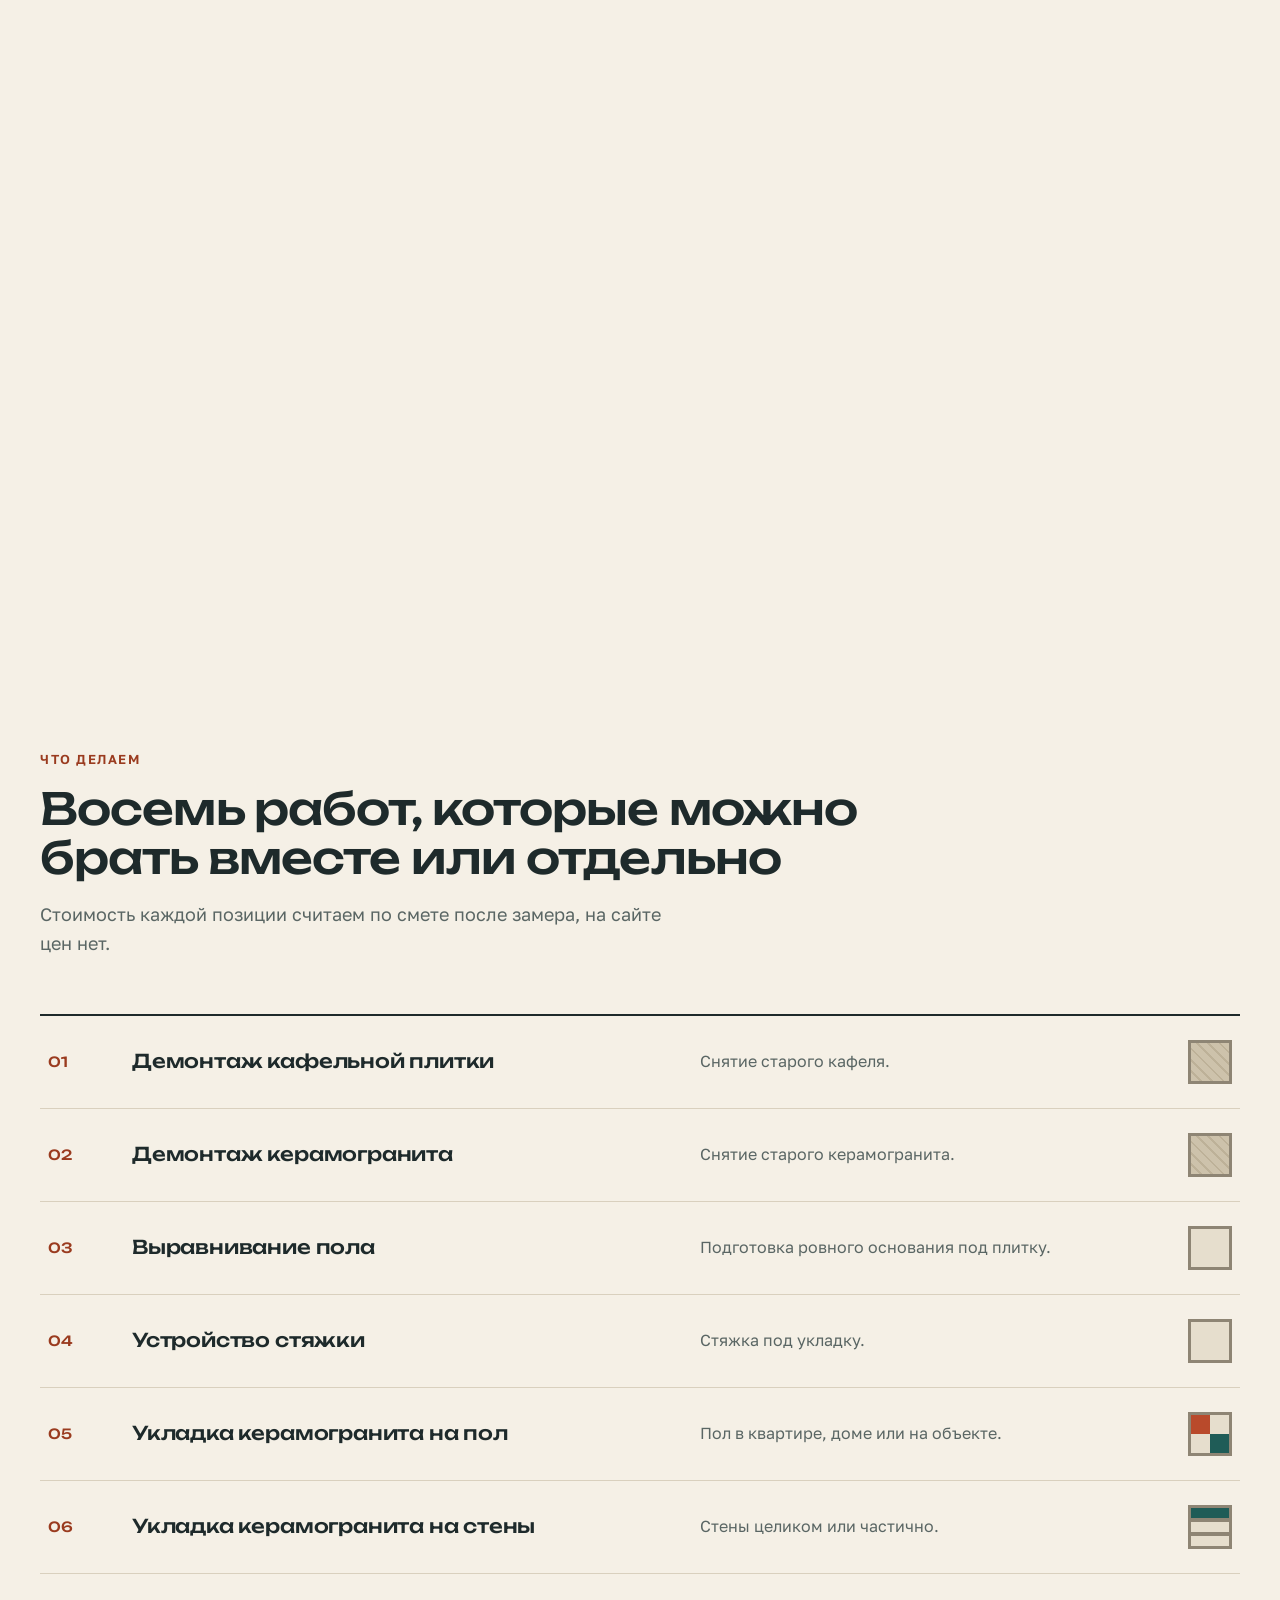
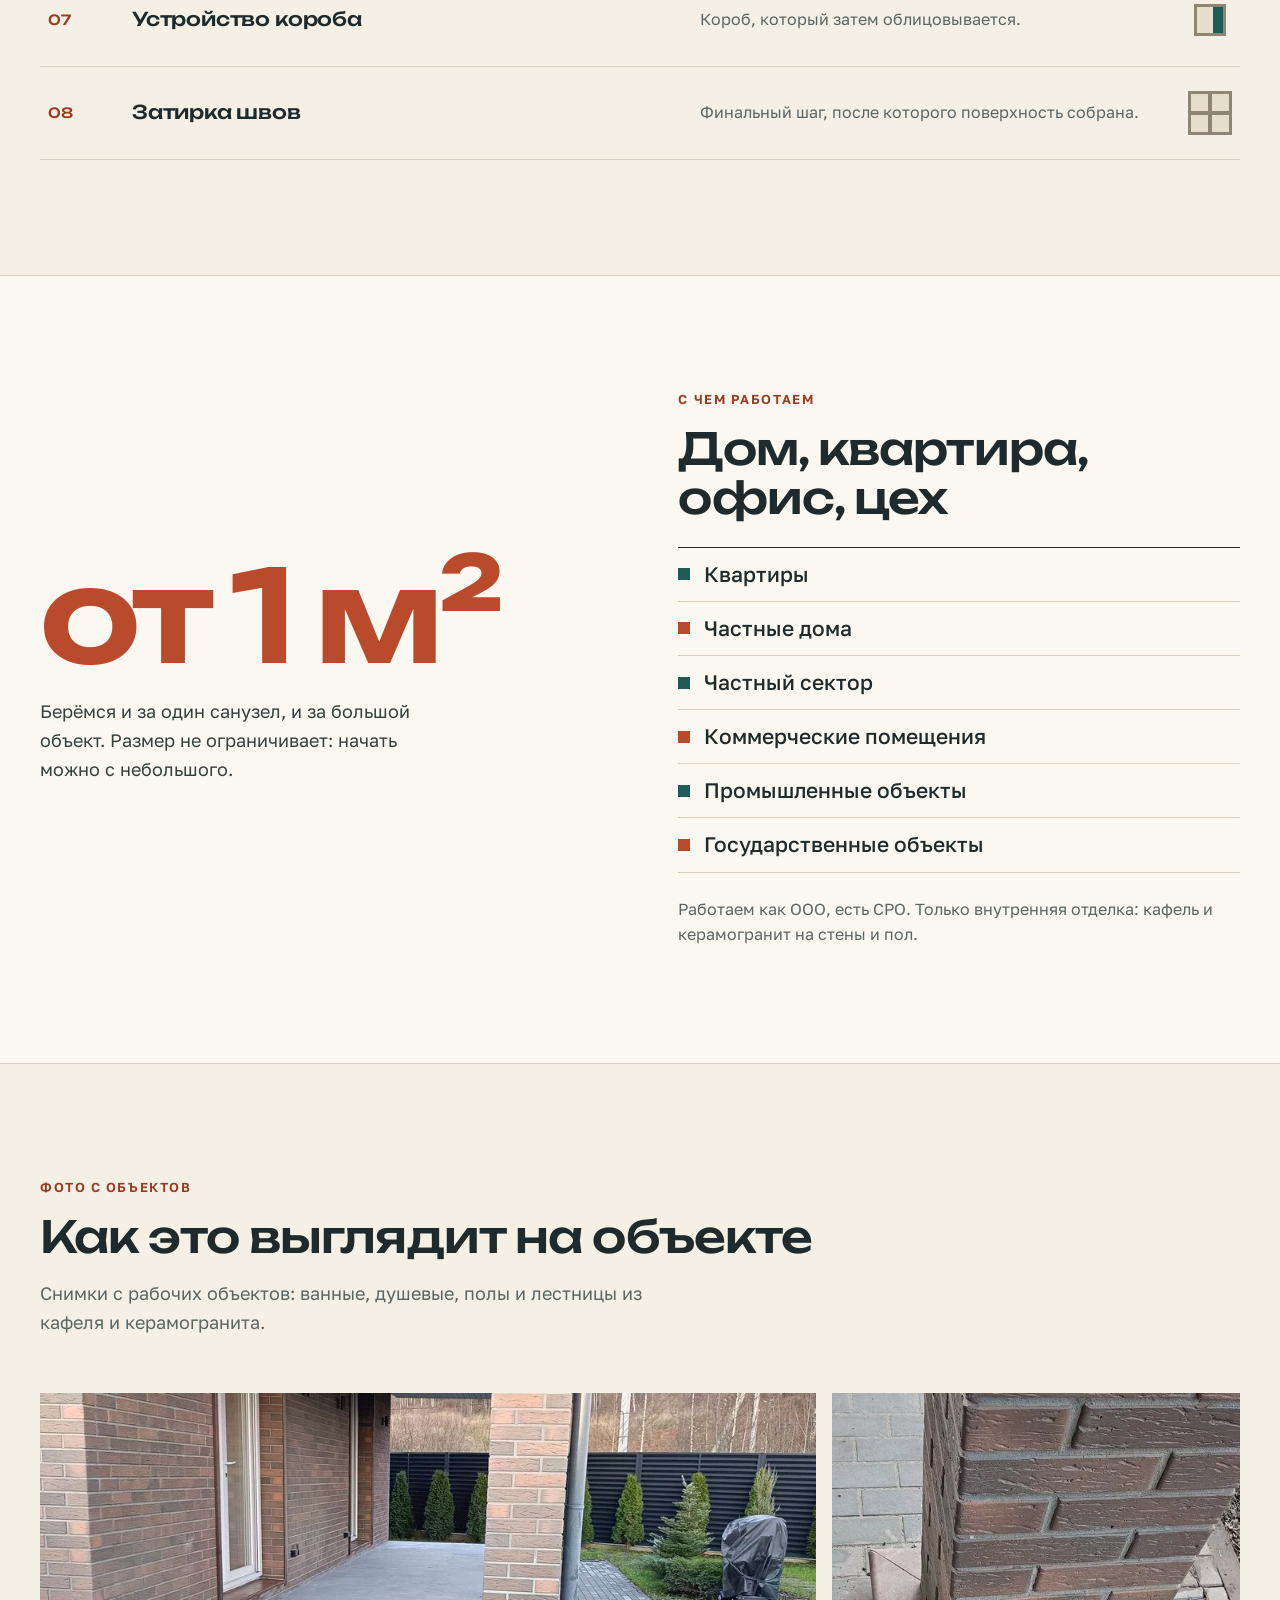
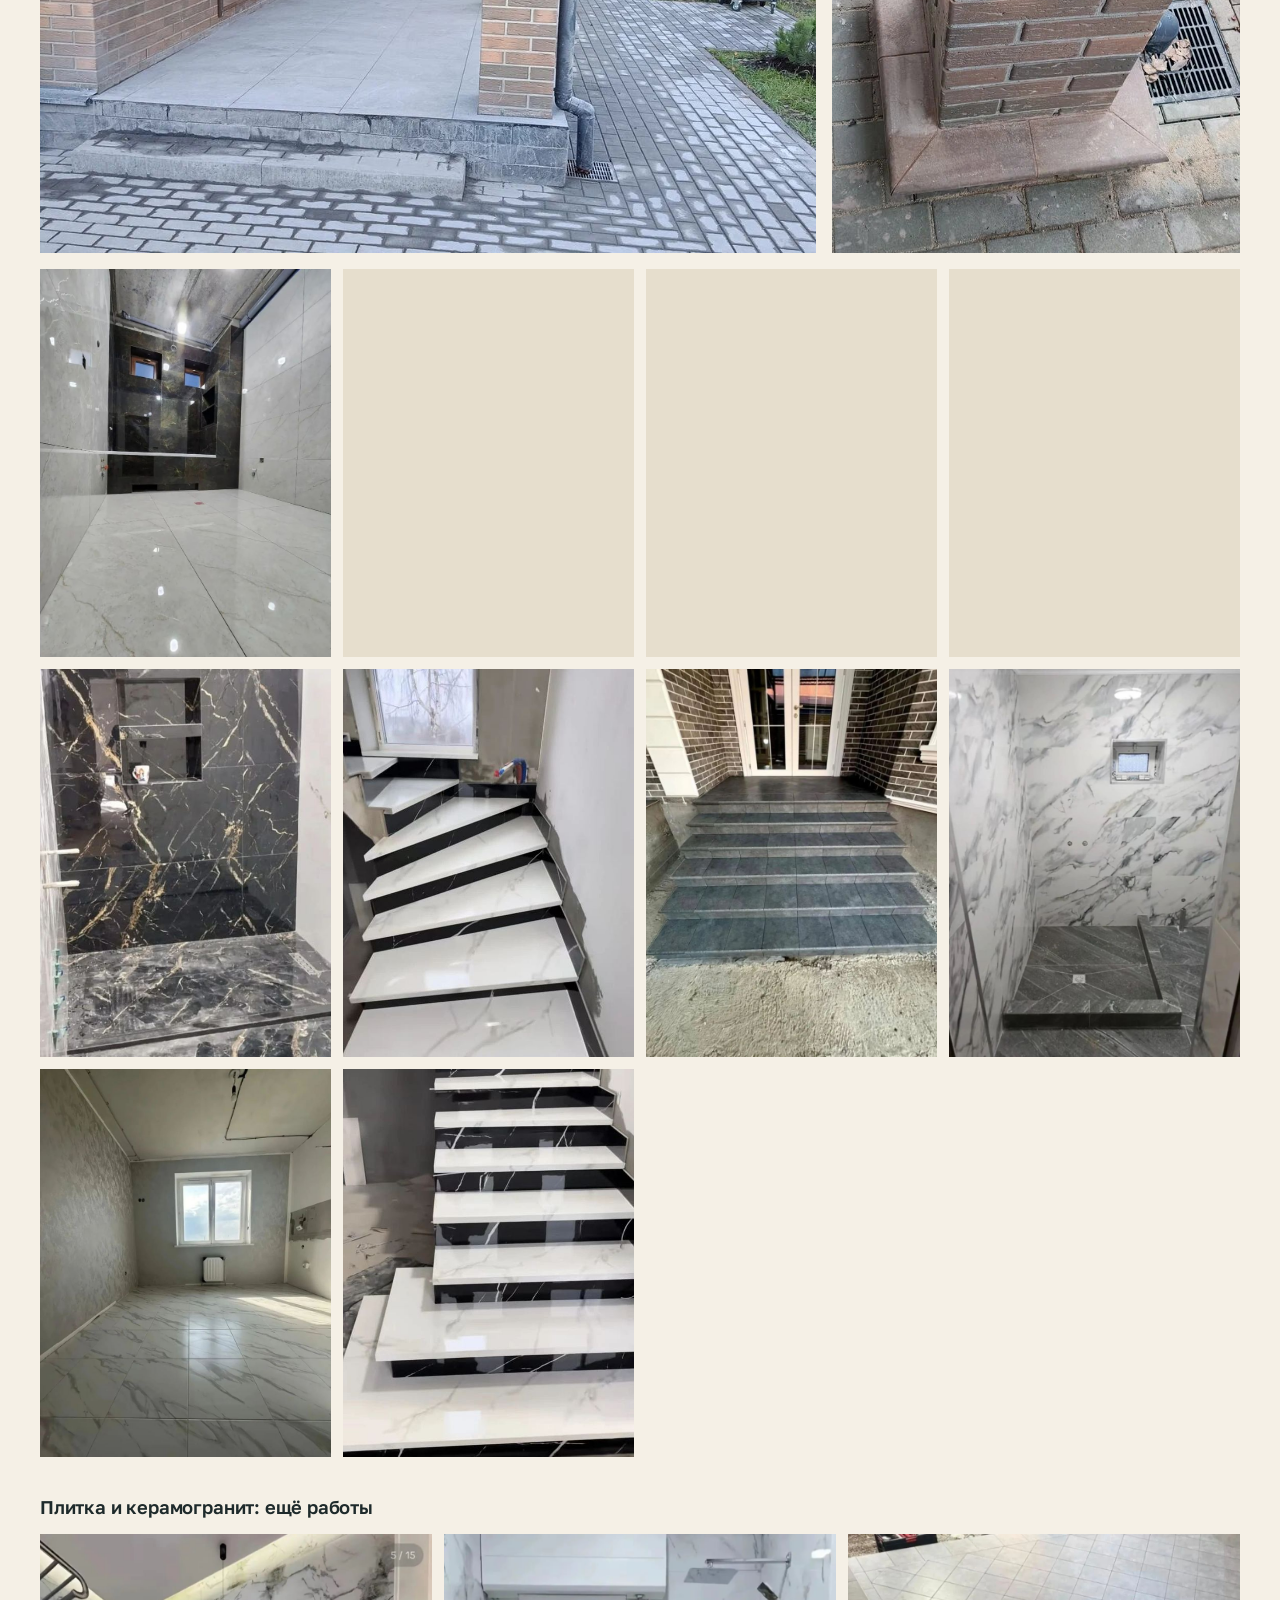
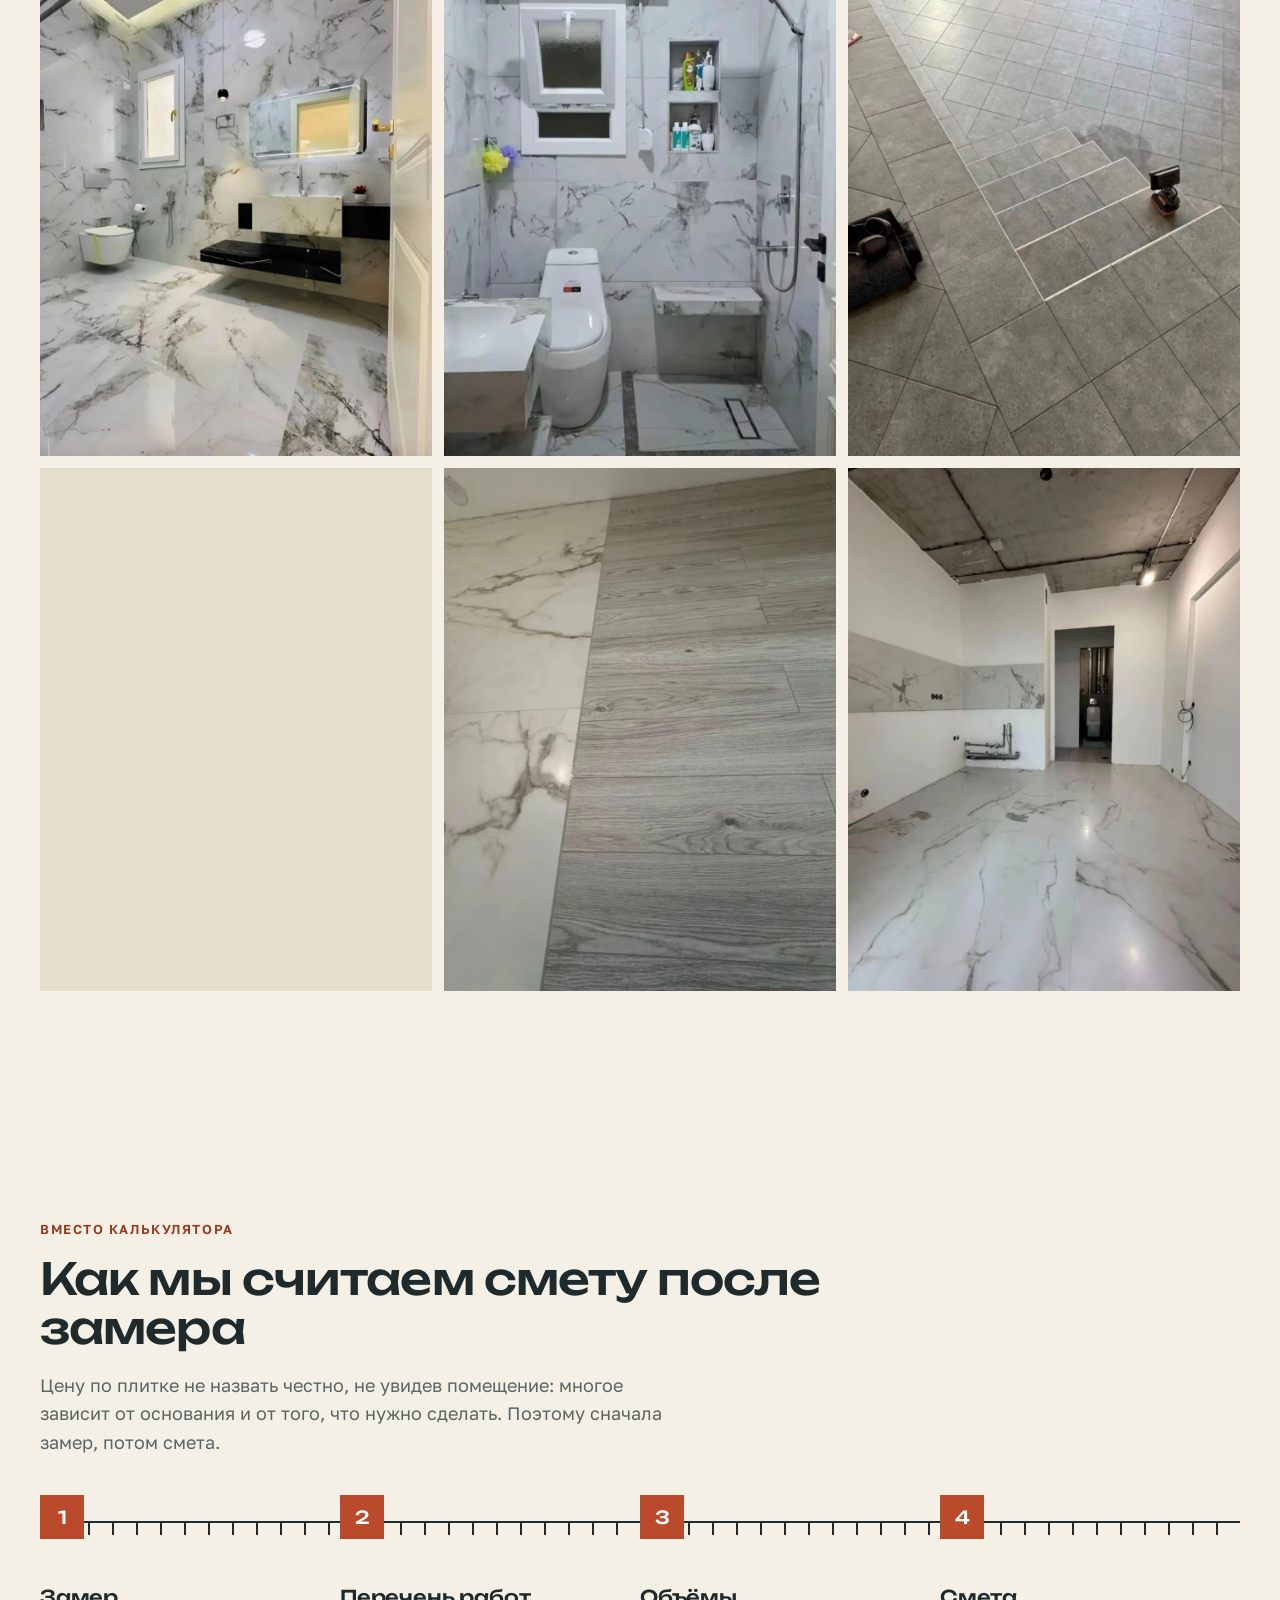
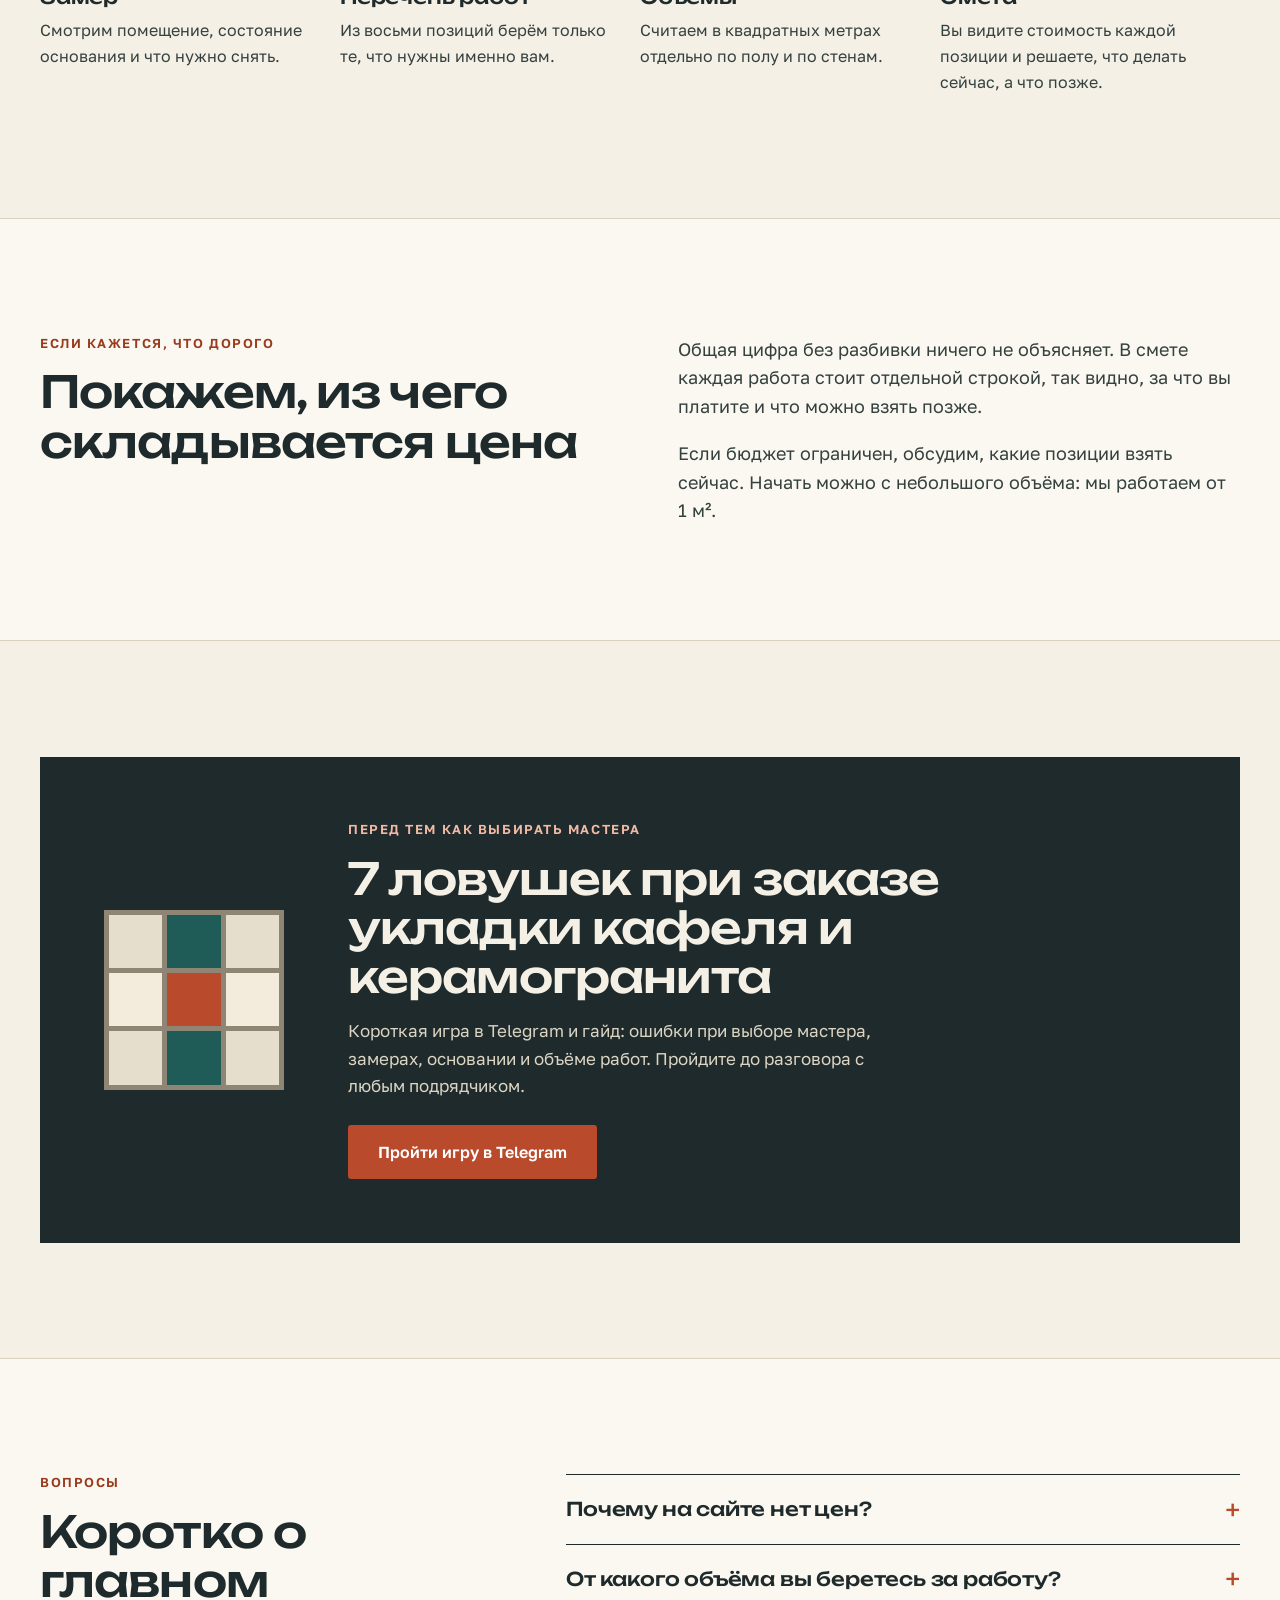
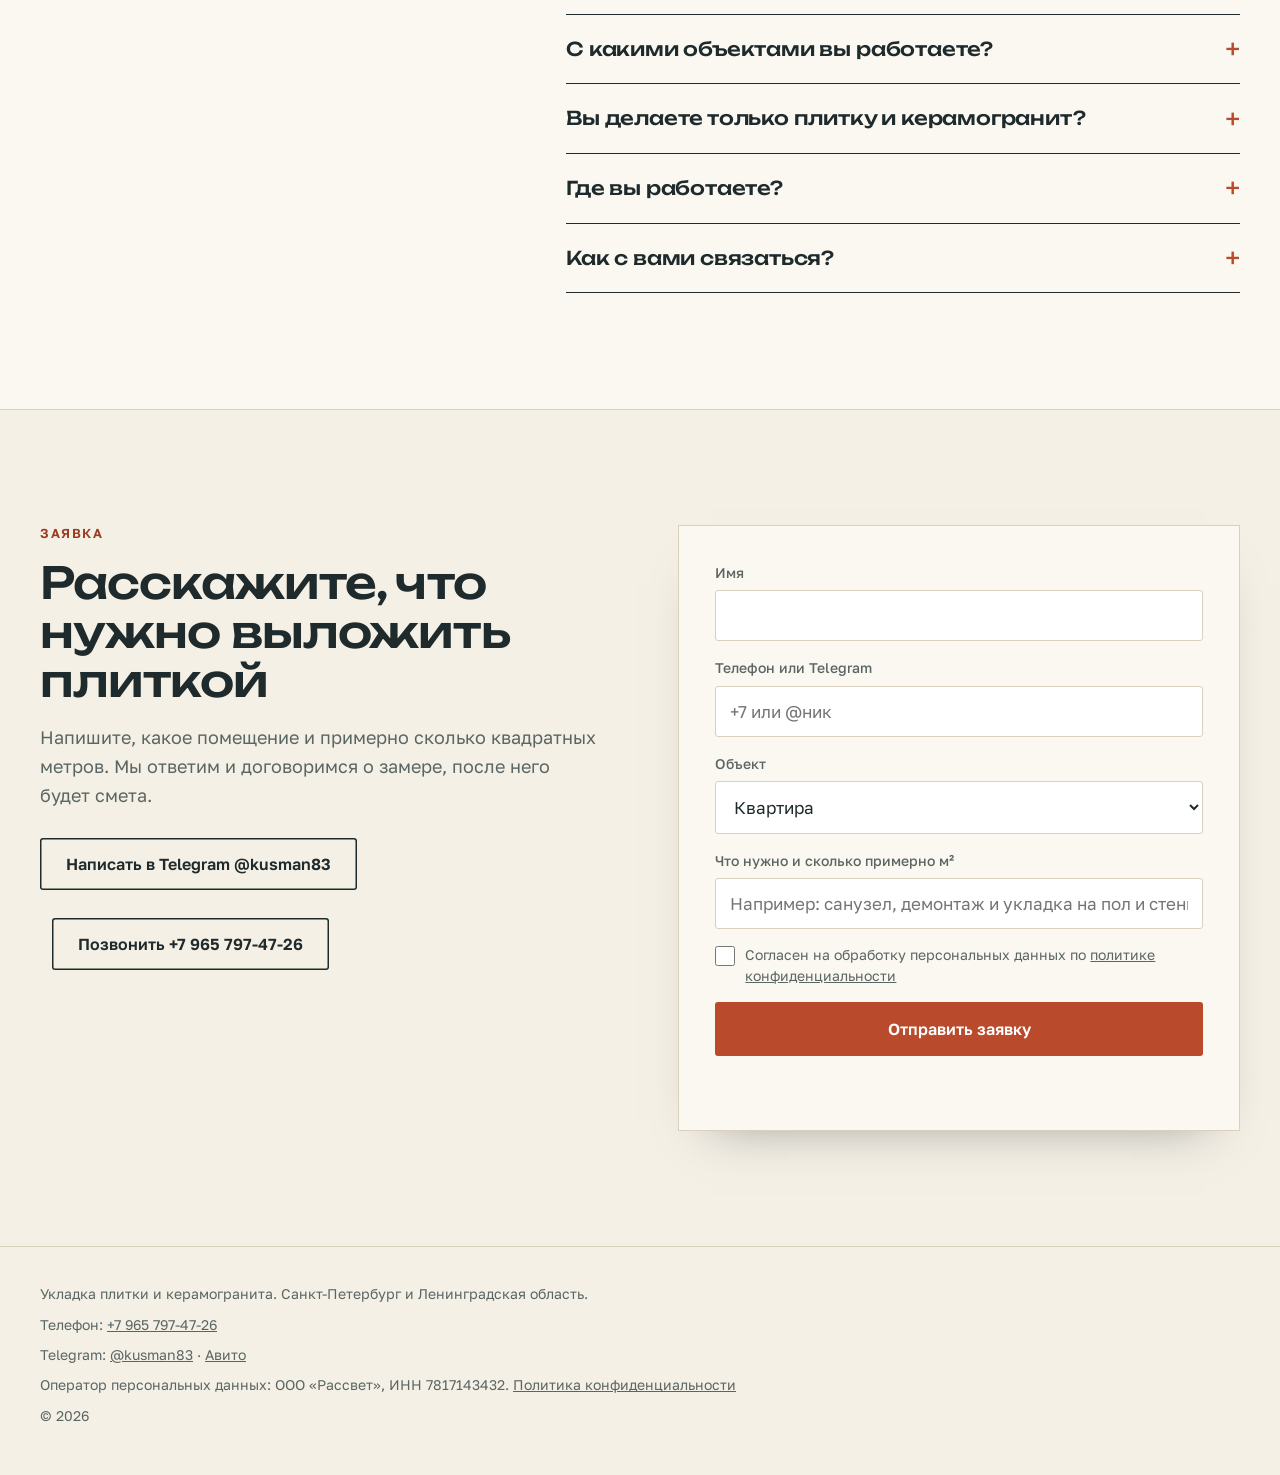
==== commit b4710b25: "Ещё 6 фото плитки и керамогранита из папки клиента Co-Authored-By: Claude Sonnet 5.5 <noreply@anthro" ====
--- a/index.html
+++ b/index.html
@@ -230,6 +230,15 @@
       <figure class="works__g"><img src="img/rabota-pol-komnata.jpg" width="752" height="1000" loading="lazy" decoding="async" alt="Просторная комната с керамогранитом под мрамор на полу"></figure>
       <figure class="works__g"><img src="img/rabota-lestnica-chyornaya.jpg" width="568" height="1000" loading="lazy" decoding="async" alt="Лестница с чёрно-белыми мраморными ступенями"></figure>
     </div>
+    <h3 class="works__sub" data-reveal>Плитка и керамогранит: ещё работы</h3>
+    <div class="works-grid works-grid--6" data-reveal data-reveal-delay="100">
+      <figure class="works__g"><img src="img/plitka-vannaya-mramor-svetlaya.jpg" width="966" height="1280" loading="lazy" decoding="async" alt="Готовая ванная с белым мраморным керамогранитом на стенах и полу"></figure>
+      <figure class="works__g"><img src="img/plitka-vannaya-gotovaya.jpg" width="891" height="1280" loading="lazy" decoding="async" alt="Душевая и санузел с крупным керамогранитом под мрамор, ниша в стене"></figure>
+      <figure class="works__g"><img src="img/plitka-pol-diagonal.jpg" width="1004" height="1280" loading="lazy" decoding="async" alt="Серый керамогранит на полу, уложенный по диагонали"></figure>
+      <figure class="works__g"><img src="img/plitka-dorozhka-plitka.jpg" width="894" height="1599" loading="lazy" decoding="async" alt="Садовая дорожка, выложенная узорной плиткой"></figure>
+      <figure class="works__g"><img src="img/plitka-stik-mramor-derevo.jpg" width="954" height="1280" loading="lazy" decoding="async" alt="Стык керамогранита под мрамор и под дерево на полу"></figure>
+      <figure class="works__g"><img src="img/plitka-pol-kuhnya-fartuk.jpg" width="971" height="1280" loading="lazy" decoding="async" alt="Пол из керамогранита под мрамор и плитка на стене в кухне"></figure>
+    </div>
   </div>
 </section>
 
--- a/styles.css
+++ b/styles.css
@@ -255,5 +255,7 @@
 .works-grid{display:grid;grid-template-columns:repeat(4,1fr);gap:12px;margin-top:16px}
 .works__g{margin:0;background:var(--sand);overflow:hidden;aspect-ratio:3/4}
 .works__g img{display:block;width:100%;height:100%;object-fit:cover}
+.works__sub{font-family:inherit;font-size:1.15rem;font-weight:600;margin:40px 0 0}
+.works-grid--6{grid-template-columns:repeat(3,1fr)}
 @media(max-width:900px){.works-grid{grid-template-columns:repeat(3,1fr)}}
-@media(max-width:560px){.works-grid{grid-template-columns:repeat(2,1fr);gap:8px}}
+@media(max-width:560px){.works-grid,.works-grid--6{grid-template-columns:repeat(2,1fr);gap:8px}}
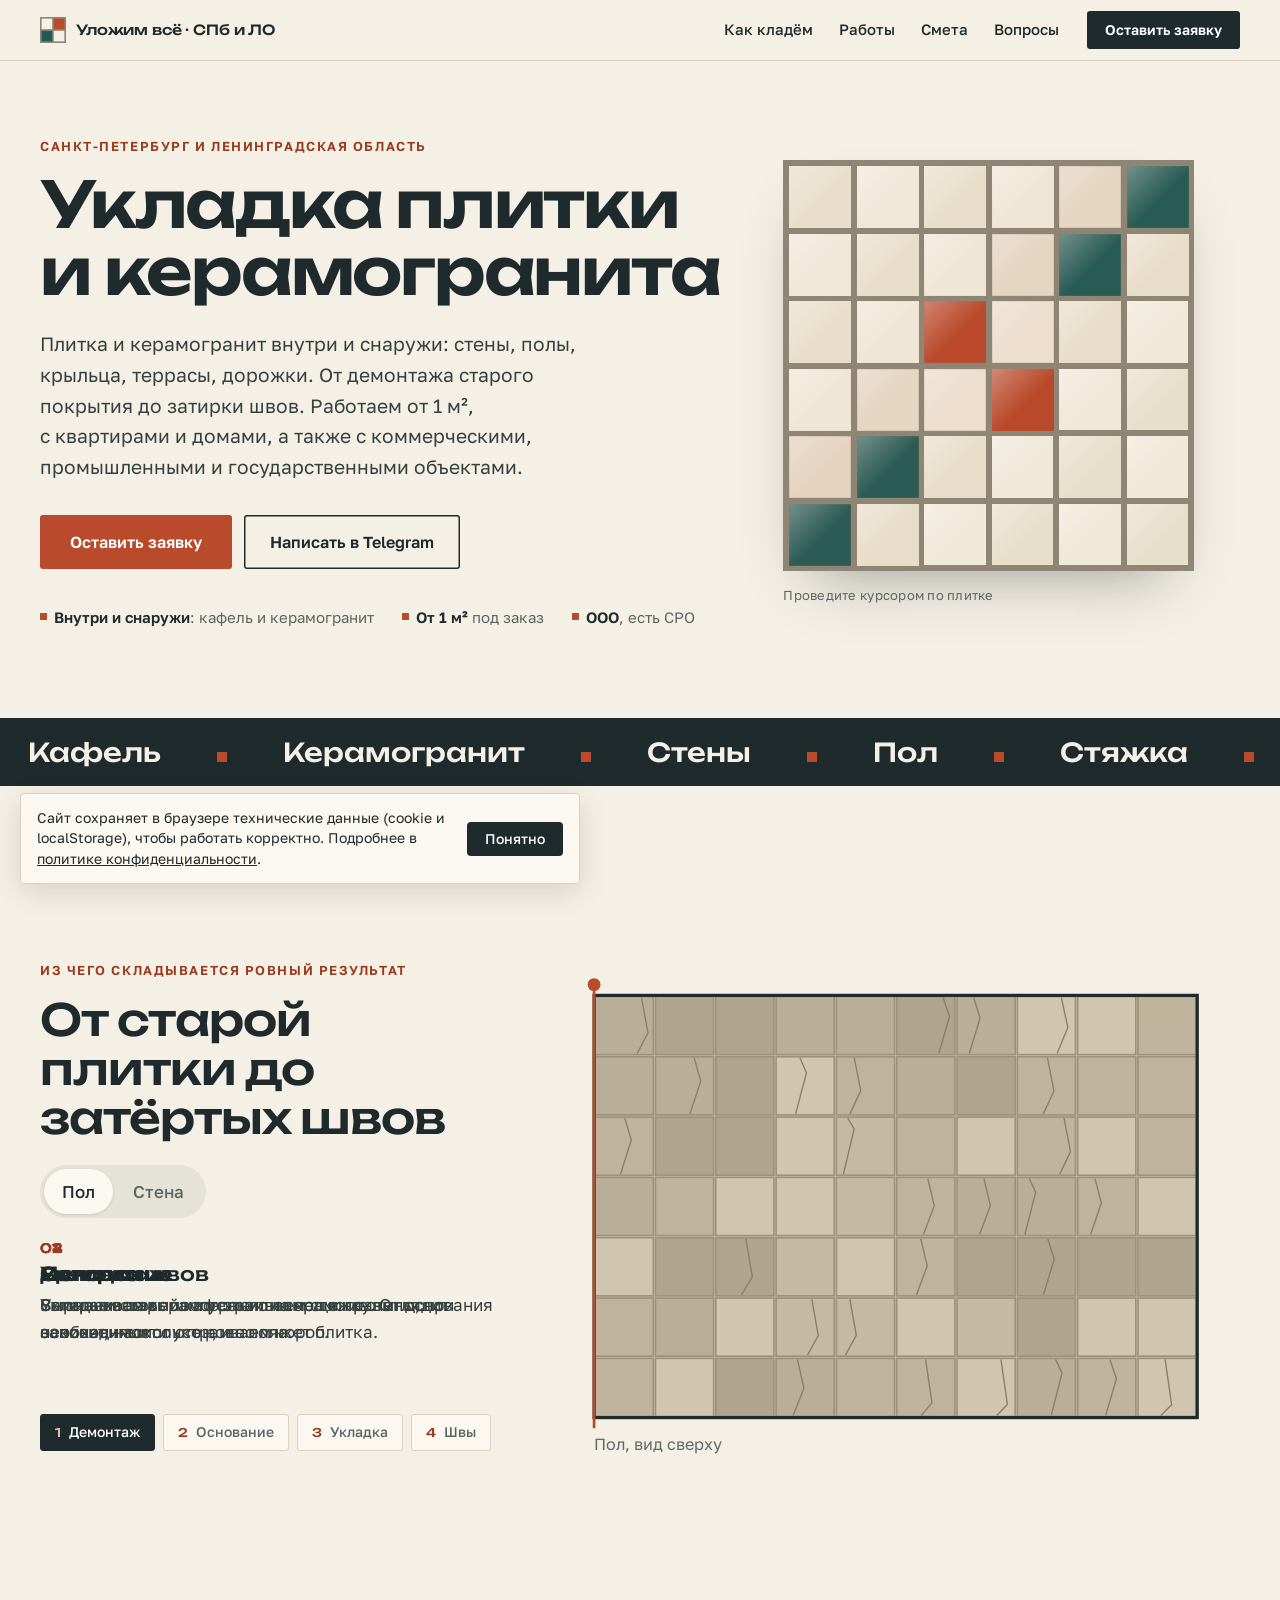
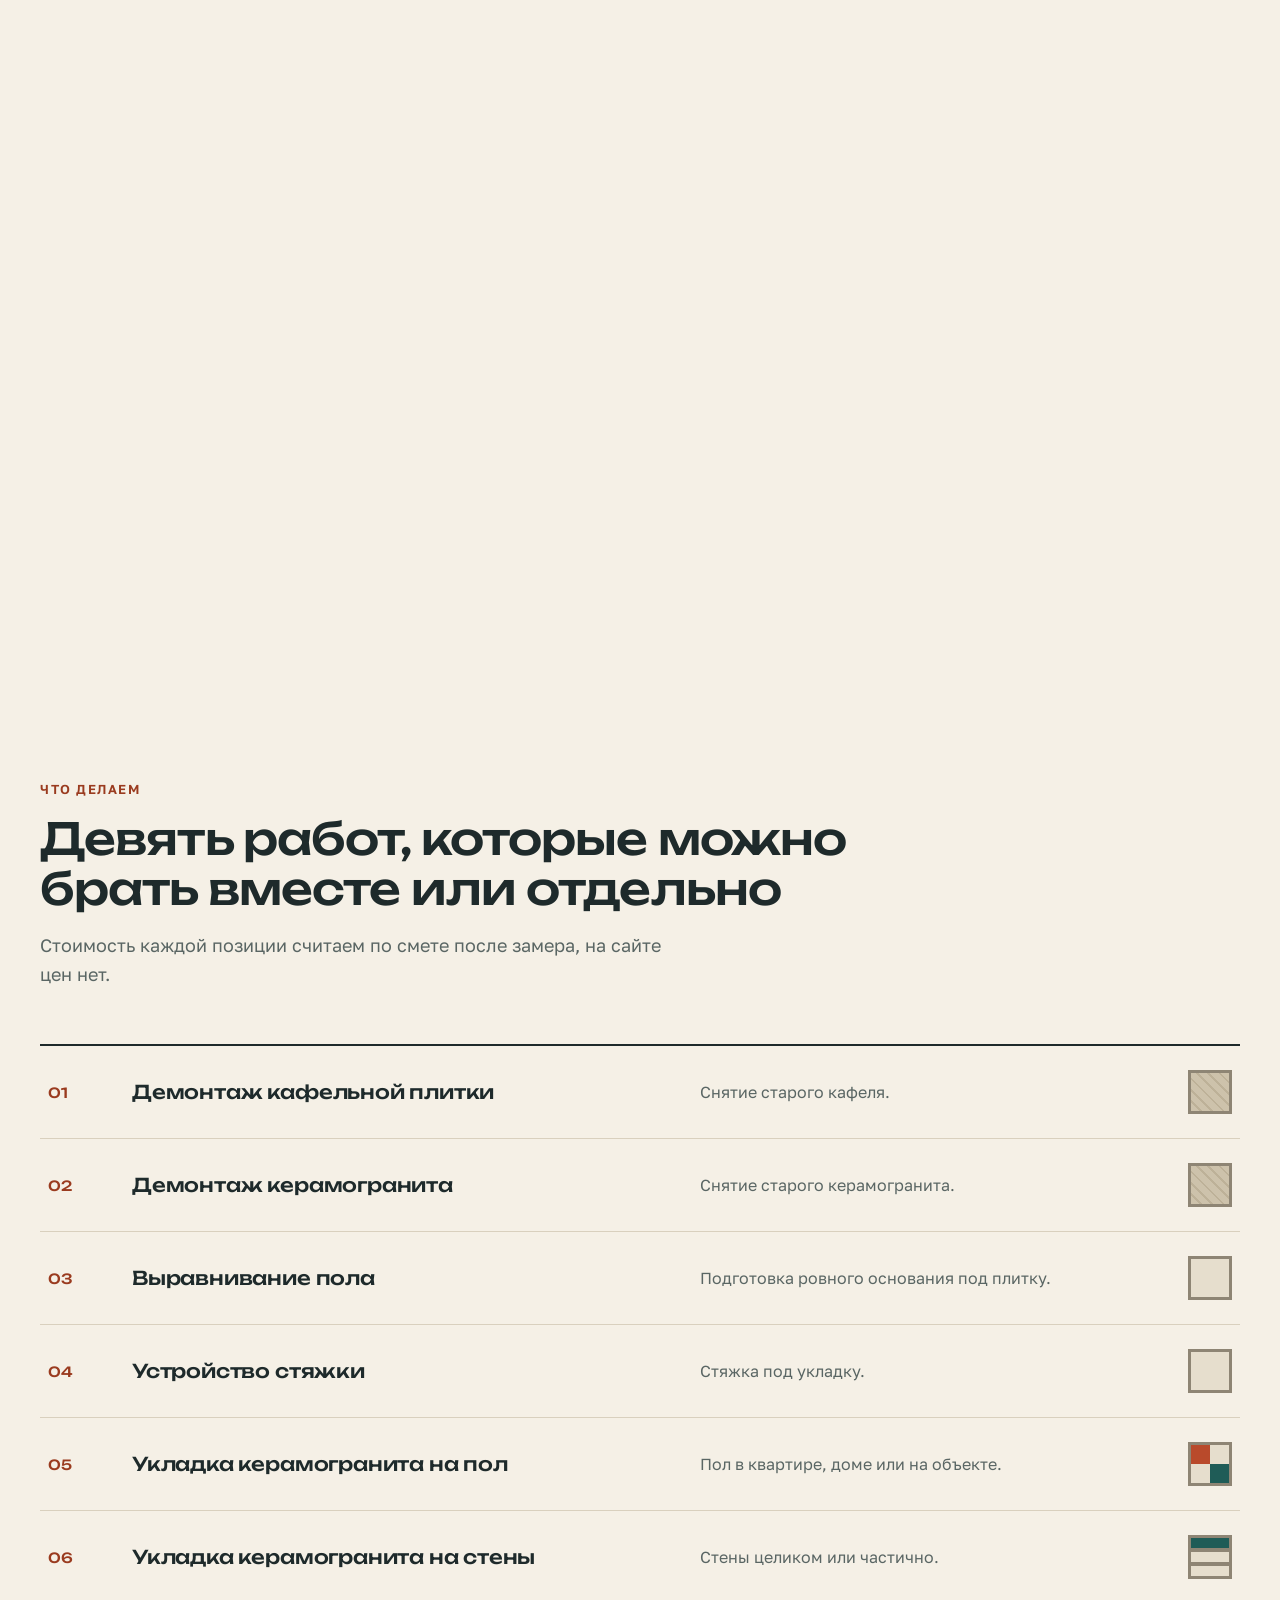
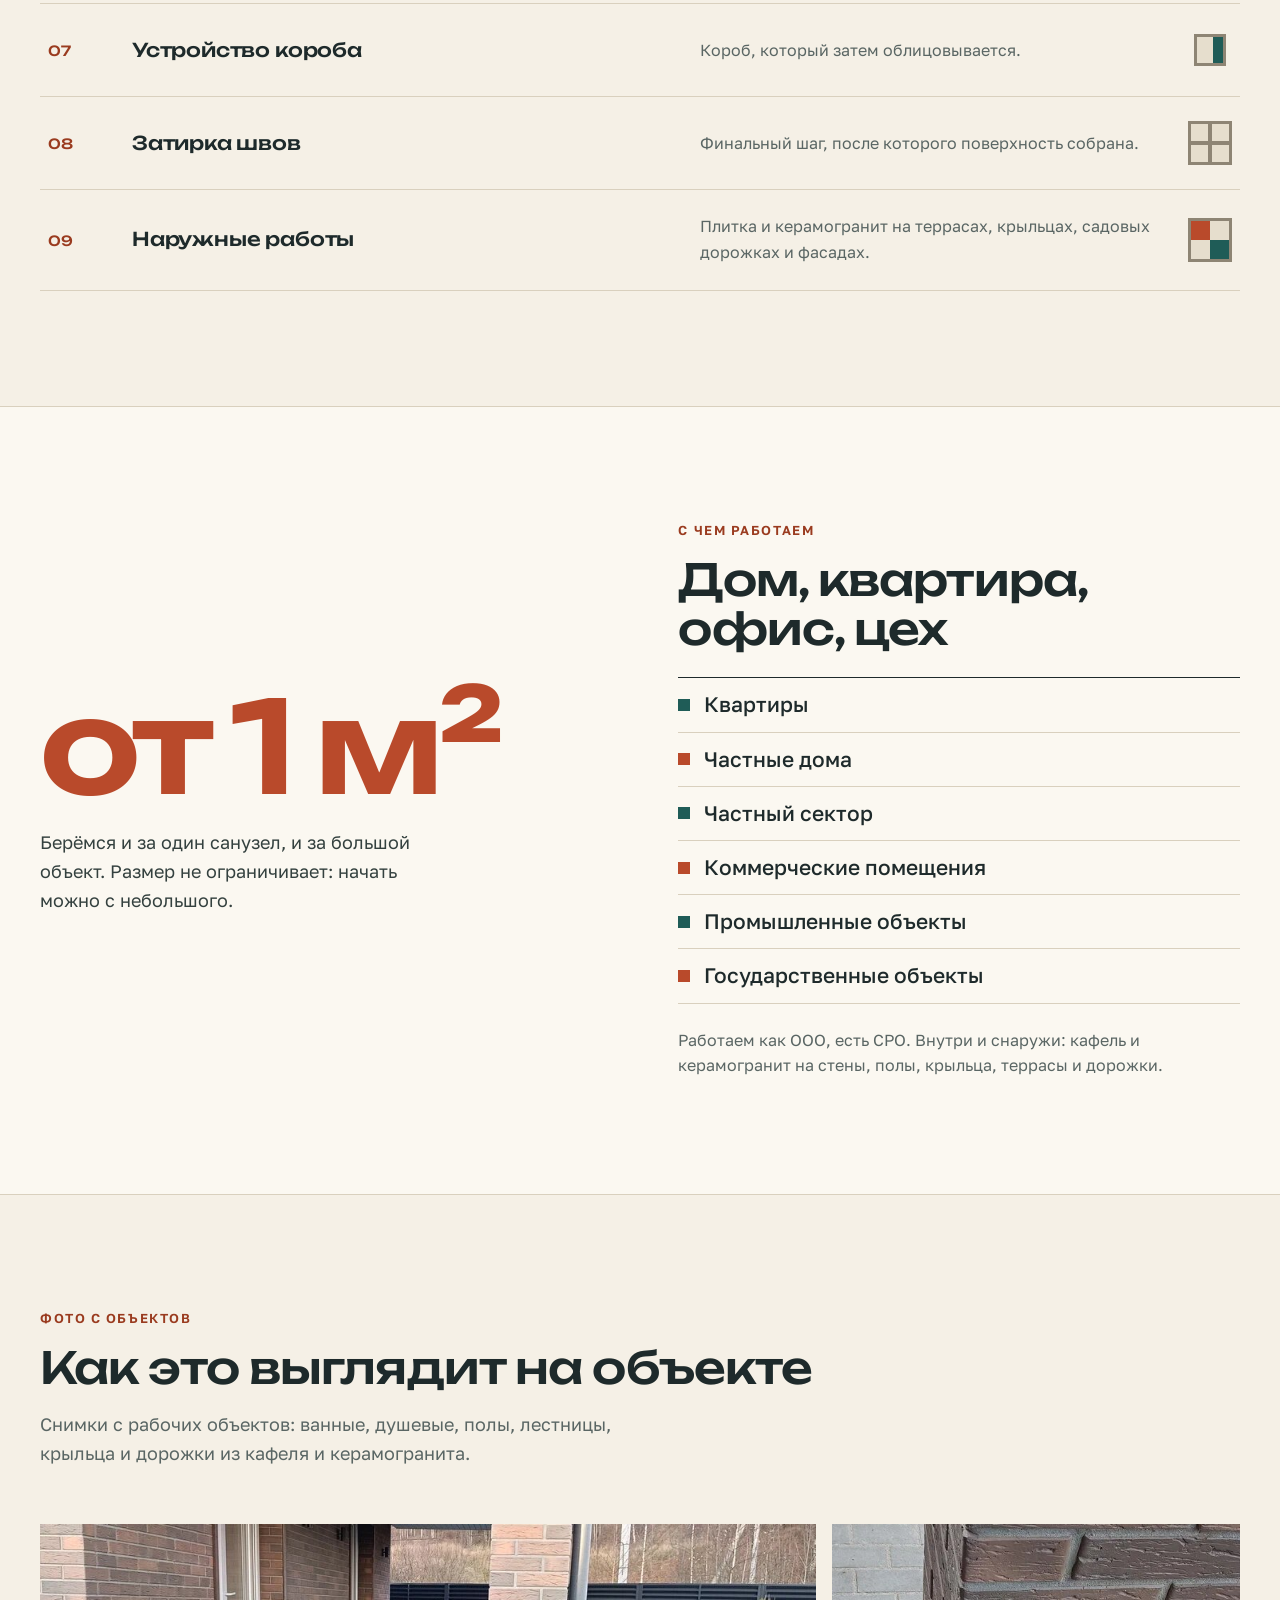
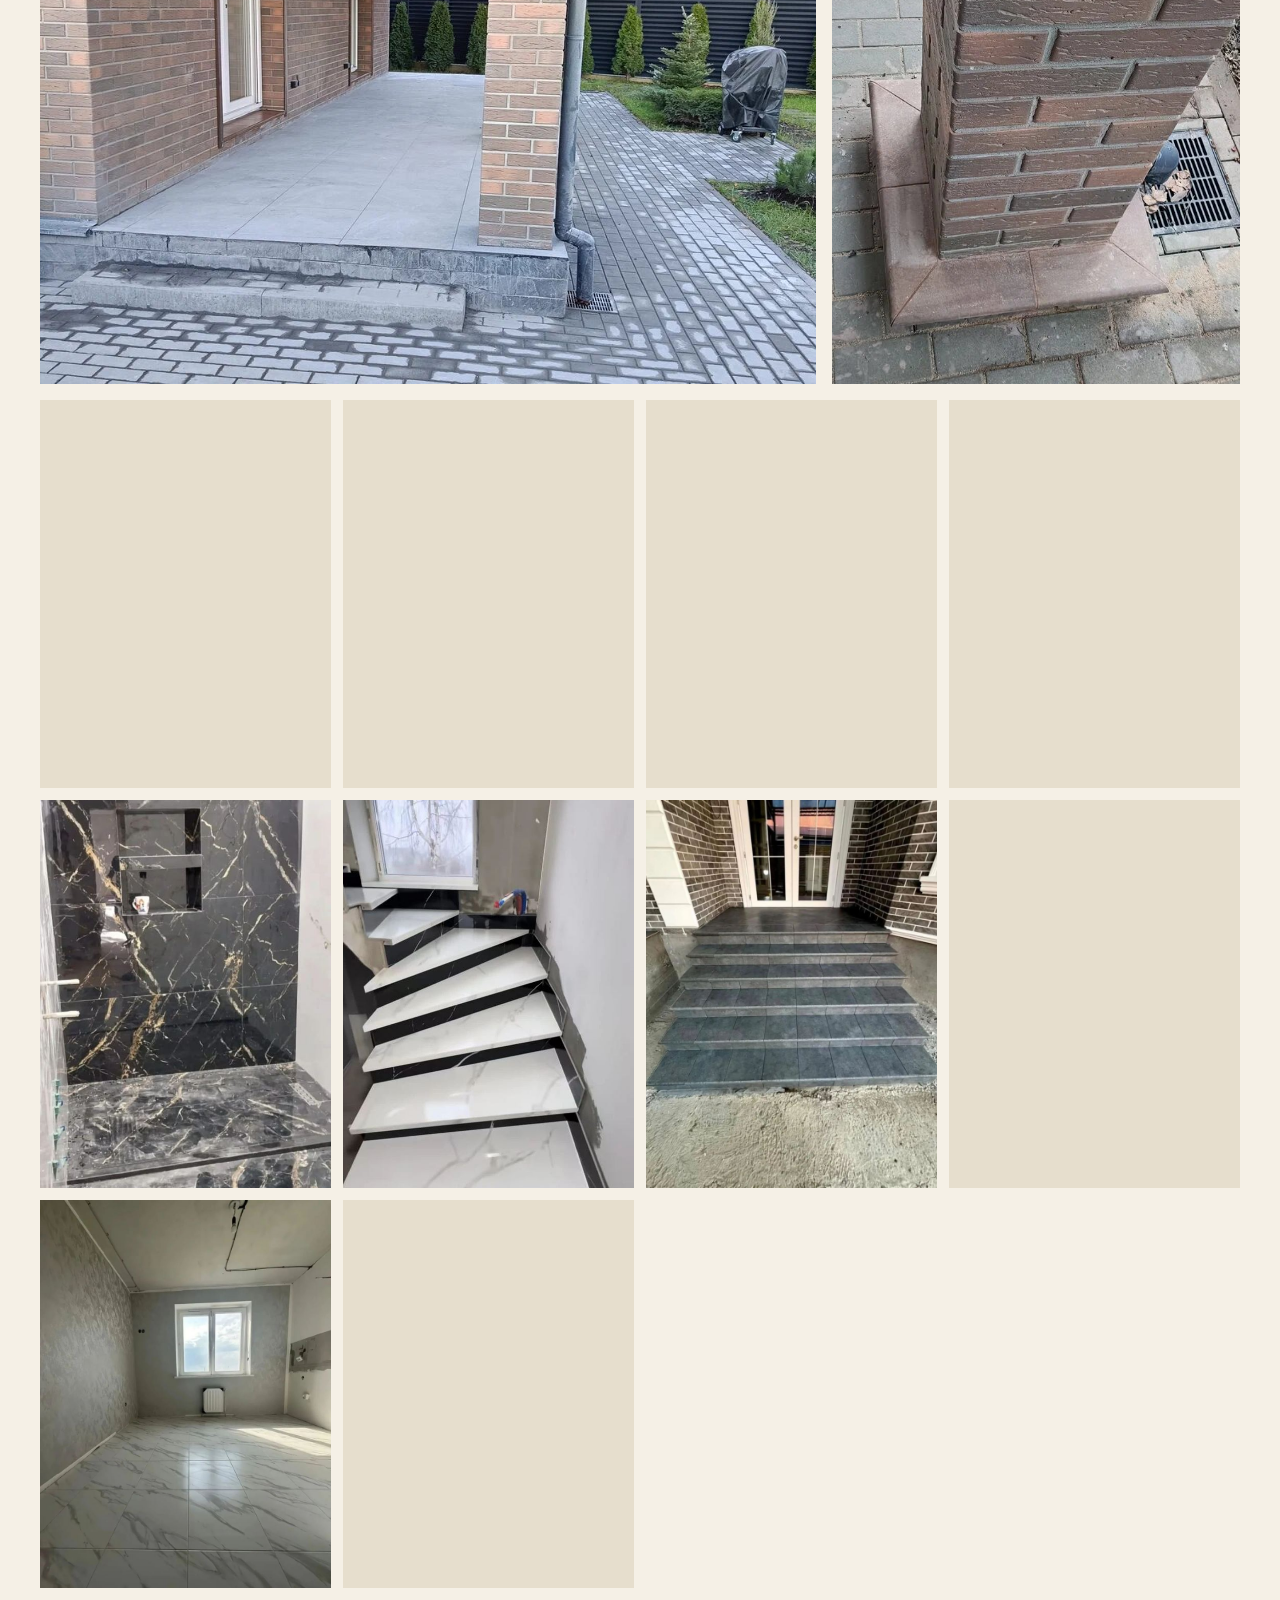
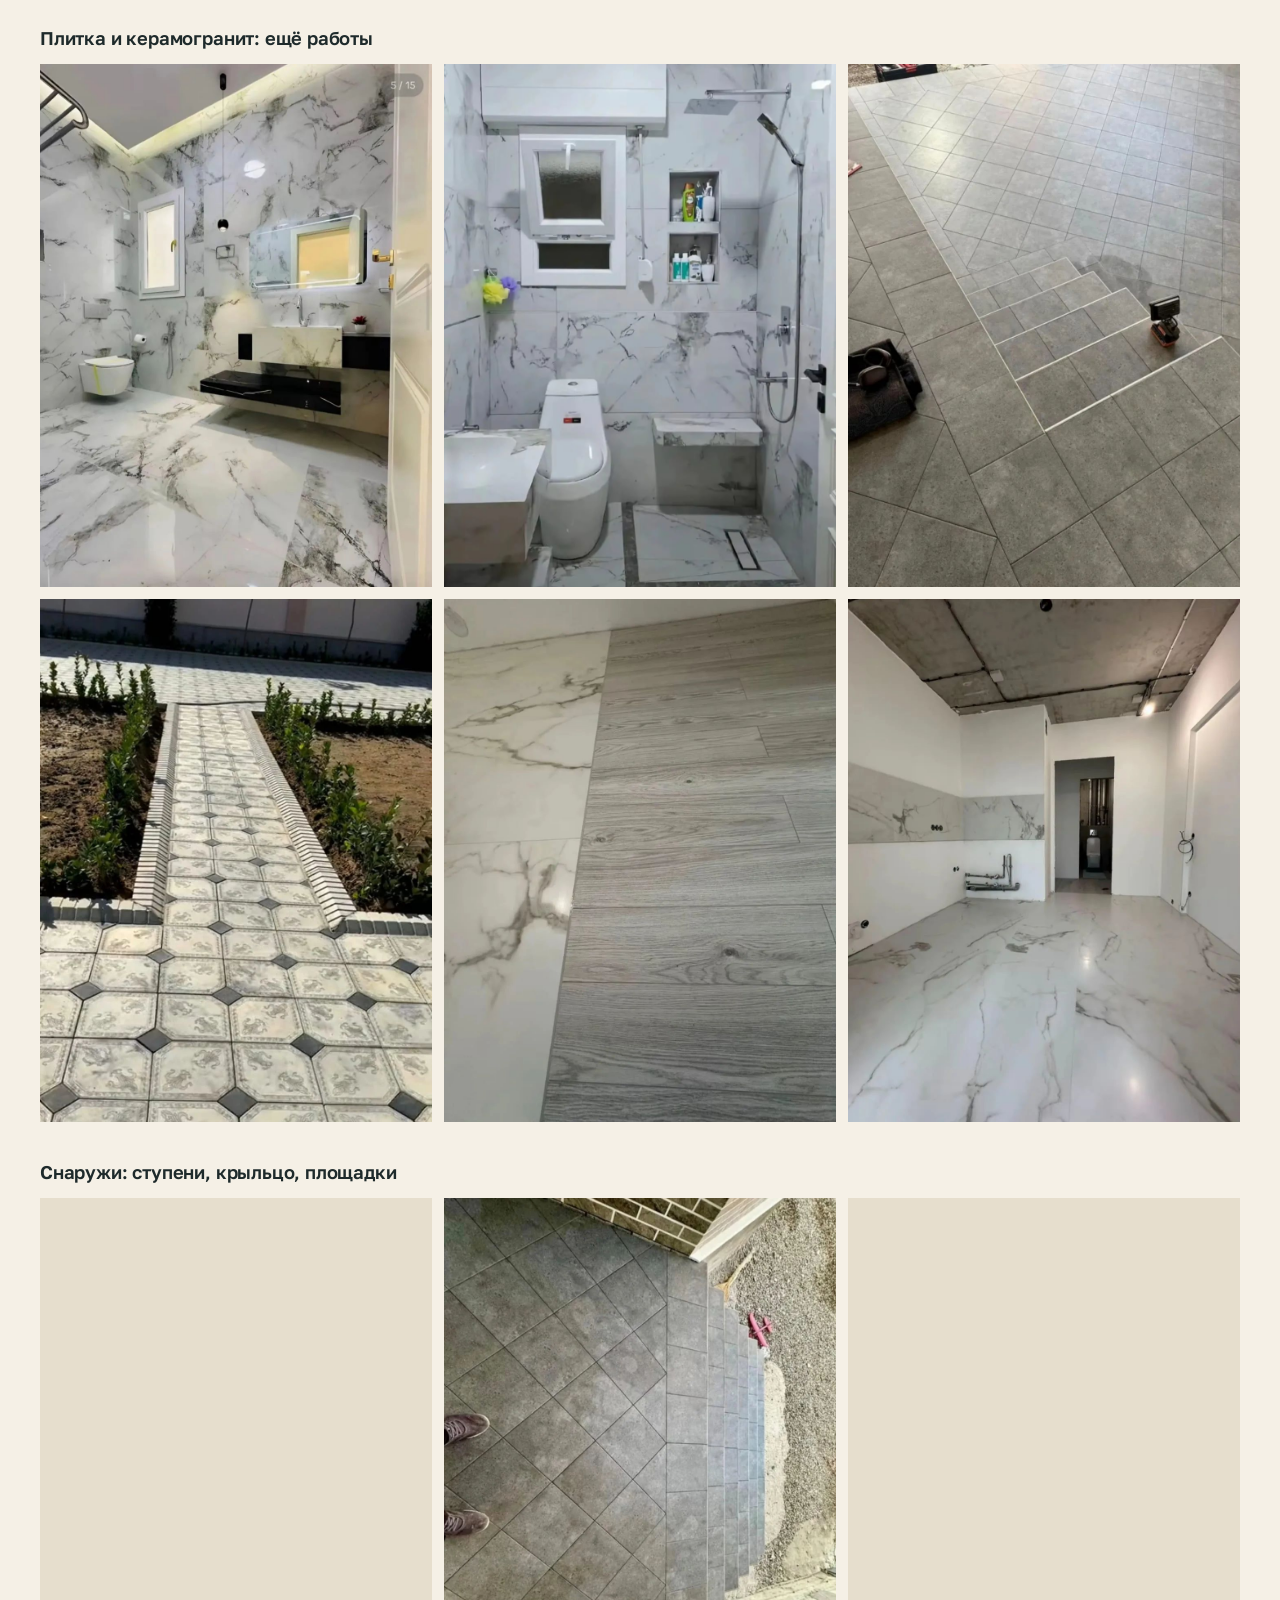
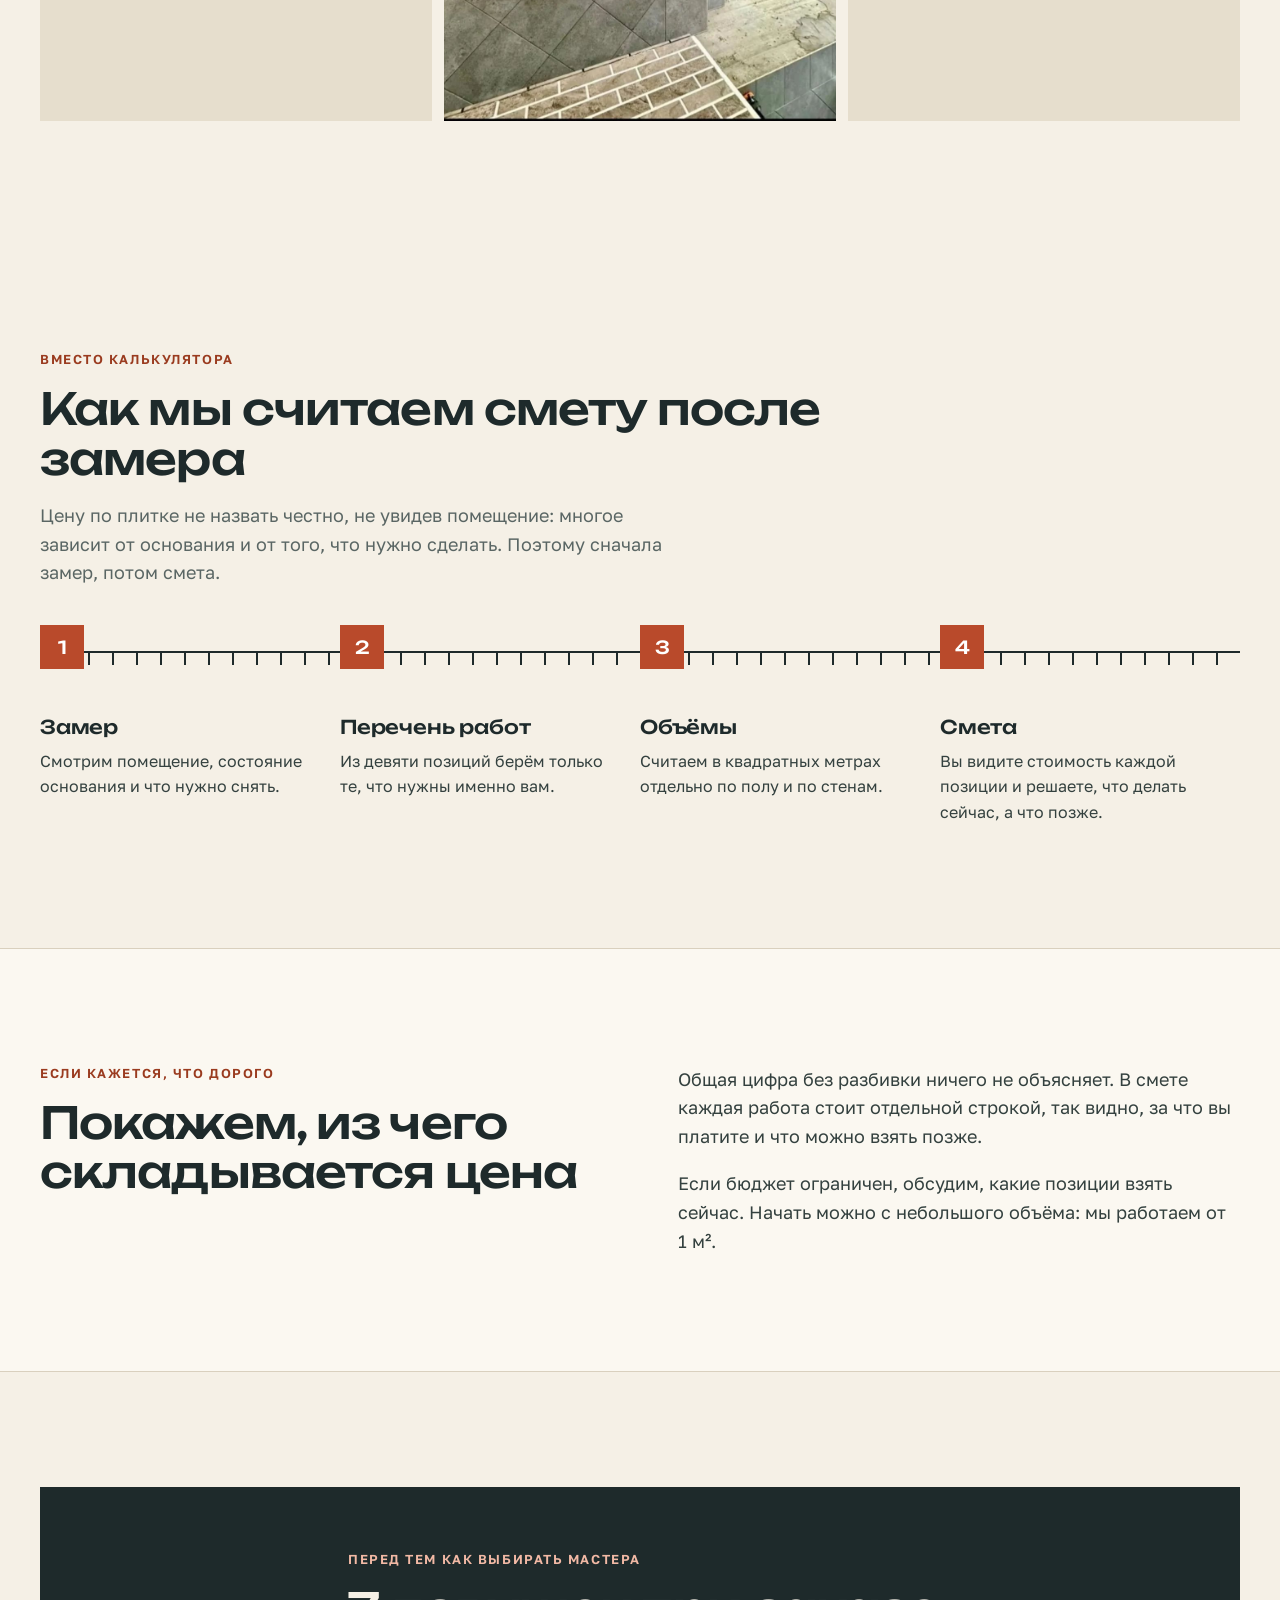
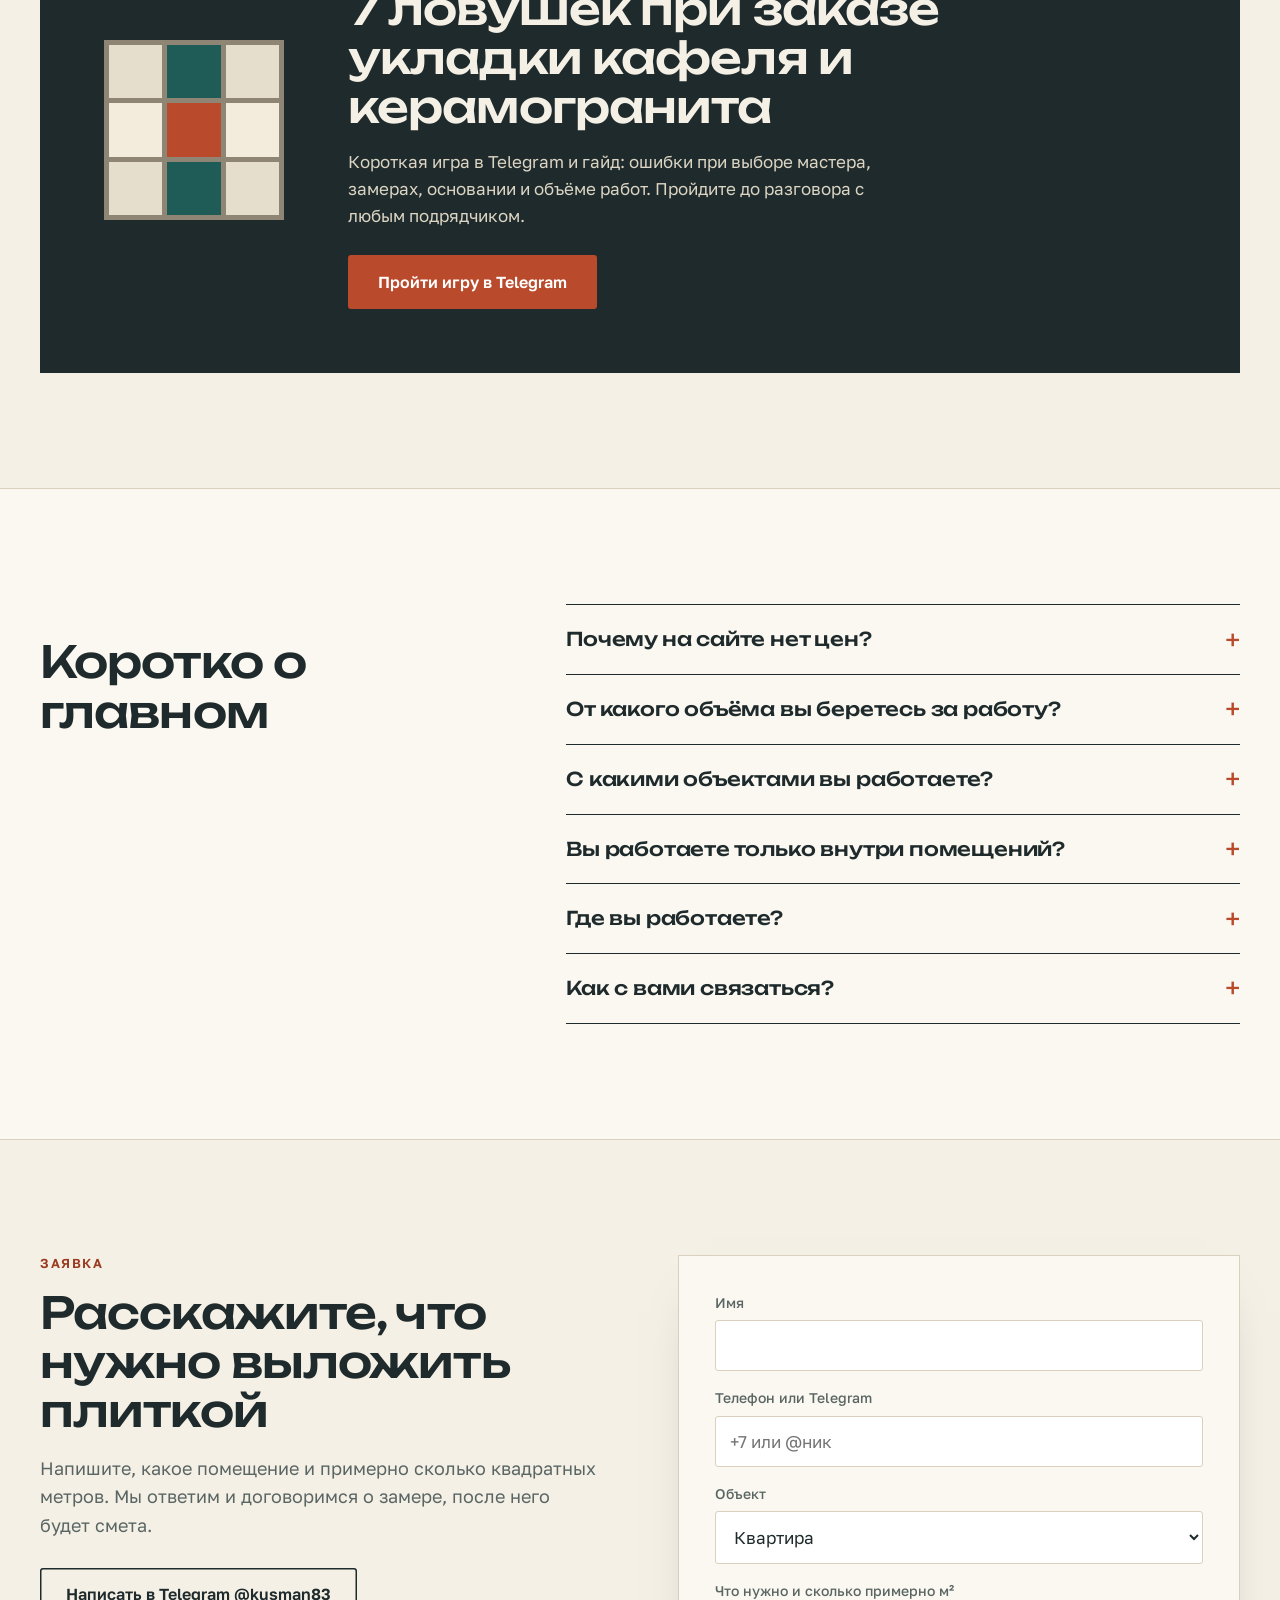
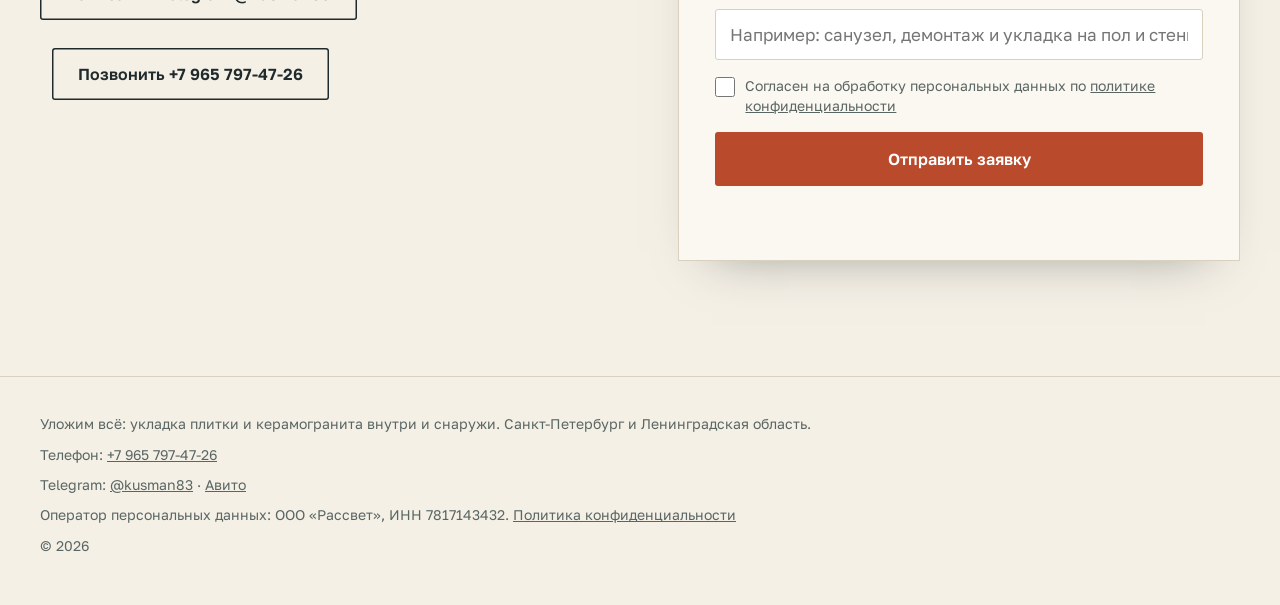
==== commit 100fb7f9: "Бренд Уложим всё, работы внутри и снаружи Co-Authored-By: Claude Sonnet 5.5 <noreply@anthropic.com>" ====
--- a/index.html
+++ b/index.html
@@ -3,19 +3,19 @@
 <head>
 <meta charset="utf-8">
 <meta name="viewport" content="width=device-width, initial-scale=1">
-<title>Укладка плитки и керамогранита в СПб и ЛО: стены и пол</title>
-<meta name="description" content="Укладка плитки и керамогранита на стены и пол в Санкт-Петербурге и Ленинградской области: демонтаж, стяжка, укладка, затирка швов. От 1 м², смета после замера.">
+<title>Уложим всё: плитка и керамогранит в СПб и ЛО, внутри и снаружи</title>
+<meta name="description" content="«Уложим всё»: укладка плитки и керамогранита в Санкт-Петербурге и Ленинградской области, внутри и снаружи: стены, полы, крыльца, террасы, дорожки. От 1 м², смета после замера.">
 <meta name="robots" content="index, follow">
 <link rel="canonical" href="https://murzzsite.github.io/kusman-plitka-spb/">
-<meta property="og:title" content="Укладка плитки и керамогранита, СПб и ЛО">
-<meta property="og:description" content="Стены и пол: демонтаж, основание, укладка, затирка швов. От 1 м². Стоимость считаем по смете после замера.">
+<meta property="og:title" content="Уложим всё: плитка и керамогранит, СПб и ЛО">
+<meta property="og:description" content="Внутри и снаружи: демонтаж, основание, укладка, затирка швов. От 1 м². Стоимость считаем по смете после замера.">
 <meta property="og:type" content="website">
 <meta property="og:url" content="https://murzzsite.github.io/kusman-plitka-spb/">
 <meta property="og:locale" content="ru_RU">
-<meta property="og:site_name" content="Укладка плитки и керамогранита, СПб и ЛО">
+<meta property="og:site_name" content="Уложим всё">
 <meta name="twitter:card" content="summary">
-<meta name="twitter:title" content="Укладка плитки и керамогранита, СПб и ЛО">
-<meta name="twitter:description" content="Стены и пол: демонтаж, основание, укладка, затирка швов. От 1 м². Стоимость считаем по смете после замера.">
+<meta name="twitter:title" content="Уложим всё: плитка и керамогранит, СПб и ЛО">
+<meta name="twitter:description" content="Внутри и снаружи: демонтаж, основание, укладка, затирка швов. От 1 м². Стоимость считаем по смете после замера.">
 <meta name="theme-color" content="#F5F0E6">
 <link rel="icon" href="data:image/svg+xml,%3Csvg xmlns='http://www.w3.org/2000/svg' viewBox='0 0 32 32'%3E%3Crect width='32' height='32' fill='%238E8574'/%3E%3Crect x='2' y='2' width='13' height='13' fill='%23F5F0E6'/%3E%3Crect x='17' y='2' width='13' height='13' fill='%23B94A2B'/%3E%3Crect x='2' y='17' width='13' height='13' fill='%231F5C57'/%3E%3Crect x='17' y='17' width='13' height='13' fill='%23F5F0E6'/%3E%3C/svg%3E">
 <link rel="preconnect" href="https://fonts.googleapis.com">
@@ -24,13 +24,13 @@
 <link rel="stylesheet" href="motion.css">
 <link rel="stylesheet" href="styles.css">
 <script type="application/ld+json">
-{"@context":"https://schema.org","@type":"WebSite","name":"Укладка плитки и керамогранита, СПб и ЛО","url":"https://murzzsite.github.io/kusman-plitka-spb/","inLanguage":"ru-RU"}
+{"@context":"https://schema.org","@type":"WebSite","name":"Уложим всё","url":"https://murzzsite.github.io/kusman-plitka-spb/","inLanguage":"ru-RU"}
 </script>
 <script type="application/ld+json">
-{"@context":"https://schema.org","@type":"HomeAndConstructionBusiness","name":"Укладка плитки и керамогранита, СПб и ЛО","legalName":"ООО «Рассвет»","taxID":"7817143432","url":"https://murzzsite.github.io/kusman-plitka-spb/","description":"Внутренняя отделка плиткой и керамогранитом: стены и пол. Работаем от 1 м².","areaServed":[{"@type":"City","name":"Санкт-Петербург"},{"@type":"AdministrativeArea","name":"Ленинградская область"}],"telephone":"+79657974726","contactPoint":{"@type":"ContactPoint","contactType":"customer service","telephone":"+79657974726","url":"https://t.me/kusman83","availableLanguage":"ru"}}
+{"@context":"https://schema.org","@type":"HomeAndConstructionBusiness","name":"Уложим всё","alternateName":"Укладка плитки и керамогранита, СПб и ЛО","legalName":"ООО «Рассвет»","taxID":"7817143432","url":"https://murzzsite.github.io/kusman-plitka-spb/","description":"Укладка плитки и керамогранита внутри и снаружи: стены, полы, крыльца, террасы, дорожки. Работаем от 1 м².","areaServed":[{"@type":"City","name":"Санкт-Петербург"},{"@type":"AdministrativeArea","name":"Ленинградская область"}],"telephone":"+79657974726","contactPoint":{"@type":"ContactPoint","contactType":"customer service","telephone":"+79657974726","url":"https://t.me/kusman83","availableLanguage":"ru"}}
 </script>
 <script type="application/ld+json">
-{"@context":"https://schema.org","@type":"Service","name":"Укладка плитки и керамогранита","serviceType":"Внутренняя отделка плиткой и керамогранитом","url":"https://murzzsite.github.io/kusman-plitka-spb/","areaServed":[{"@type":"City","name":"Санкт-Петербург"},{"@type":"AdministrativeArea","name":"Ленинградская область"}],"hasOfferCatalog":{"@type":"OfferCatalog","name":"Работы","itemListElement":[
+{"@context":"https://schema.org","@type":"Service","name":"Укладка плитки и керамогранита","serviceType":"Укладка плитки и керамогранита внутри и снаружи","url":"https://murzzsite.github.io/kusman-plitka-spb/","areaServed":[{"@type":"City","name":"Санкт-Петербург"},{"@type":"AdministrativeArea","name":"Ленинградская область"}],"hasOfferCatalog":{"@type":"OfferCatalog","name":"Работы","itemListElement":[
 {"@type":"Offer","itemOffered":{"@type":"Service","name":"Демонтаж кафельной плитки"}},
 {"@type":"Offer","itemOffered":{"@type":"Service","name":"Демонтаж керамогранита"}},
 {"@type":"Offer","itemOffered":{"@type":"Service","name":"Выравнивание пола"}},
@@ -38,14 +38,15 @@
 {"@type":"Offer","itemOffered":{"@type":"Service","name":"Укладка керамогранита на пол"}},
 {"@type":"Offer","itemOffered":{"@type":"Service","name":"Укладка керамогранита на стены"}},
 {"@type":"Offer","itemOffered":{"@type":"Service","name":"Устройство короба"}},
-{"@type":"Offer","itemOffered":{"@type":"Service","name":"Затирка швов"}}]}}
+{"@type":"Offer","itemOffered":{"@type":"Service","name":"Затирка швов"}},
+{"@type":"Offer","itemOffered":{"@type":"Service","name":"Наружные работы: плитка и керамогранит на террасах, крыльцах, дорожках и фасадах"}}]}}
 </script>
 <script type="application/ld+json">
 {"@context":"https://schema.org","@type":"FAQPage","mainEntity":[
 {"@type":"Question","name":"Почему на сайте нет цен?","acceptedAnswer":{"@type":"Answer","text":"Стоимость зависит от основания, объёма и набора работ, поэтому мы считаем её по смете после замера, по каждой позиции отдельно."}},
 {"@type":"Question","name":"От какого объёма вы беретесь за работу?","acceptedAnswer":{"@type":"Answer","text":"Мы работаем от 1 квадратного метра."}},
 {"@type":"Question","name":"С какими объектами вы работаете?","acceptedAnswer":{"@type":"Answer","text":"С частными квартирами, домами и участками частного сектора, а также с коммерческими, промышленными и государственными объектами."}},
-{"@type":"Question","name":"Вы делаете только плитку и керамогранит?","acceptedAnswer":{"@type":"Answer","text":"Да. Мы занимаемся внутренней отделкой только кафелем и керамогранитом, на стенах и на полу, и всем, что нужно для этого: демонтажем, основанием, коробом и затиркой швов."}},
+{"@type":"Question","name":"Вы работаете только внутри помещений?","acceptedAnswer":{"@type":"Answer","text":"Нет, работаем и внутри, и снаружи: стены и полы в квартирах и домах, а также крыльца, террасы, садовые дорожки и фасады. Материал: плитка и керамогранит."}},
 {"@type":"Question","name":"Где вы работаете?","acceptedAnswer":{"@type":"Answer","text":"В Санкт-Петербурге и Ленинградской области."}}
 ]}
 </script>
@@ -56,9 +57,9 @@
 
 <header class="header" id="header">
   <div class="header__inner">
-    <a class="brand" href="#top" aria-label="Укладка плитки и керамогранита, на главную">
+    <a class="brand" href="#top" aria-label="Уложим всё, на главную">
       <svg class="brand__mark" width="26" height="26" viewBox="0 0 32 32" aria-hidden="true"><rect width="32" height="32" fill="#8E8574"/><rect x="2" y="2" width="13" height="13" fill="#F5F0E6"/><rect x="17" y="2" width="13" height="13" fill="#B94A2B"/><rect x="2" y="17" width="13" height="13" fill="#1F5C57"/><rect x="17" y="17" width="13" height="13" fill="#F5F0E6"/></svg>
-      <span>Плитка · СПб и ЛО</span>
+      <span>Уложим всё · СПб и ЛО</span>
     </a>
     <nav class="nav" aria-label="Разделы">
       <a href="#scene" data-roll>Как кладём</a>
@@ -78,13 +79,13 @@
     <div class="hero__text">
       <p class="eyebrow" data-reveal>Санкт-Петербург и Ленинградская область</p>
       <h1 data-reveal data-reveal-delay="80">Укладка плитки и&nbsp;керамогранита</h1>
-      <p class="hero__lead" data-reveal data-reveal-delay="160">Внутренняя отделка: стены и пол. От демонтажа старого покрытия до затирки швов. Работаем от&nbsp;1&nbsp;м², с&nbsp;квартирами и домами, а также с&nbsp;коммерческими, промышленными и государственными объектами.</p>
+      <p class="hero__lead" data-reveal data-reveal-delay="160">Плитка и керамогранит внутри и снаружи: стены, полы, крыльца, террасы, дорожки. От демонтажа старого покрытия до затирки швов. Работаем от&nbsp;1&nbsp;м², с&nbsp;квартирами и домами, а также с&nbsp;коммерческими, промышленными и государственными объектами.</p>
       <div class="hero__cta" data-reveal data-reveal-delay="240">
         <a class="btn btn--big" href="#contact" data-magnetic>Оставить заявку</a>
         <a class="btn btn--ghost" href="https://t.me/kusman83" target="_blank" rel="noopener" data-magnetic>Написать в Telegram</a>
       </div>
       <ul class="facts" data-reveal data-reveal-delay="320">
-        <li><b>Только</b> кафель и керамогранит</li>
+        <li><b>Внутри и снаружи</b>: кафель и керамогранит</li>
         <li><b>От 1 м²</b> под заказ</li>
         <li><b>ООО</b>, есть СРО</li>
       </ul>
@@ -98,8 +99,8 @@
 
 <div class="ticker" aria-hidden="true">
   <div class="ticker__track">
-    <span>Кафель</span><span>Керамогранит</span><span>Стены</span><span>Пол</span><span>Стяжка</span><span>Затирка швов</span><span>Демонтаж</span><span>Короба</span>
-    <span>Кафель</span><span>Керамогранит</span><span>Стены</span><span>Пол</span><span>Стяжка</span><span>Затирка швов</span><span>Демонтаж</span><span>Короба</span>
+    <span>Кафель</span><span>Керамогранит</span><span>Стены</span><span>Пол</span><span>Стяжка</span><span>Затирка швов</span><span>Демонтаж</span><span>Короба</span><span>Террасы</span><span>Дорожки</span>
+    <span>Кафель</span><span>Керамогранит</span><span>Стены</span><span>Пол</span><span>Стяжка</span><span>Затирка швов</span><span>Демонтаж</span><span>Короба</span><span>Террасы</span><span>Дорожки</span>
   </div>
 </div>
 
@@ -167,7 +168,7 @@
   <div class="wrap">
     <div class="sec__head">
       <p class="eyebrow" data-reveal>Что делаем</p>
-      <h2 id="servTitle" data-reveal data-reveal-delay="80">Восемь работ, которые можно брать вместе или отдельно</h2>
+      <h2 id="servTitle" data-reveal data-reveal-delay="80">Девять работ, которые можно брать вместе или отдельно</h2>
       <p class="sec__lead" data-reveal data-reveal-delay="140">Стоимость каждой позиции считаем по смете после замера, на сайте цен нет.</p>
     </div>
     <ol class="ledger" data-stagger>
@@ -179,6 +180,7 @@
       <li><span class="ledger__n">06</span><h3>Укладка керамогранита на стены</h3><p>Стены целиком или частично.</p><i class="chip chip--wall" aria-hidden="true"></i></li>
       <li><span class="ledger__n">07</span><h3>Устройство короба</h3><p>Короб, который затем облицовывается.</p><i class="chip chip--box" aria-hidden="true"></i></li>
       <li><span class="ledger__n">08</span><h3>Затирка швов</h3><p>Финальный шаг, после которого поверхность собрана.</p><i class="chip chip--grout" aria-hidden="true"></i></li>
+      <li><span class="ledger__n">09</span><h3>Наружные работы</h3><p>Плитка и керамогранит на террасах, крыльцах, садовых дорожках и фасадах.</p><i class="chip chip--lay" aria-hidden="true"></i></li>
     </ol>
   </div>
 </section>
@@ -201,7 +203,7 @@
         <li>Промышленные объекты</li>
         <li>Государственные объекты</li>
       </ul>
-      <p class="obj__note" data-reveal>Работаем как ООО, есть СРО. Только внутренняя отделка: кафель и керамогранит на стены и пол.</p>
+      <p class="obj__note" data-reveal>Работаем как ООО, есть СРО. Внутри и снаружи: кафель и керамогранит на стены, полы, крыльца, террасы и дорожки.</p>
     </div>
   </div>
 </section>
@@ -212,7 +214,7 @@
     <div class="sec__head">
       <p class="eyebrow" data-reveal>Фото с объектов</p>
       <h2 id="worksTitle" data-reveal data-reveal-delay="80">Как это выглядит на объекте</h2>
-      <p class="sec__lead" data-reveal data-reveal-delay="140">Снимки с рабочих объектов: ванные, душевые, полы и лестницы из кафеля и керамогранита.</p>
+      <p class="sec__lead" data-reveal data-reveal-delay="140">Снимки с рабочих объектов: ванные, душевые, полы, лестницы, крыльца и дорожки из кафеля и керамогранита.</p>
     </div>
     <div class="works" data-reveal data-reveal-delay="100">
       <figure class="works__f works__f--wide"><img src="img/obekt-ploshchadka-vhod.jpg" width="1280" height="576" loading="lazy" decoding="async" alt="Каменная площадка у входа в кирпичный дом, рядом брусчатка"></figure>
@@ -239,6 +241,12 @@
       <figure class="works__g"><img src="img/plitka-stik-mramor-derevo.jpg" width="954" height="1280" loading="lazy" decoding="async" alt="Стык керамогранита под мрамор и под дерево на полу"></figure>
       <figure class="works__g"><img src="img/plitka-pol-kuhnya-fartuk.jpg" width="971" height="1280" loading="lazy" decoding="async" alt="Пол из керамогранита под мрамор и плитка на стене в кухне"></figure>
     </div>
+    <h3 class="works__sub" data-reveal>Снаружи: ступени, крыльцо, площадки</h3>
+    <div class="works-grid works-grid--6" data-reveal data-reveal-delay="100">
+      <figure class="works__g"><img src="img/naruzh-stupeni-kirpich.jpg" width="1068" height="1280" loading="lazy" decoding="async" alt="Серые керамогранитные ступени у кирпичной стены с площадкой"></figure>
+      <figure class="works__g"><img src="img/naruzh-stupeni-diagonal.jpg" width="1013" height="1280" loading="lazy" decoding="async" alt="Керамогранит по диагонали на площадке и ступени у входа, рядом кирпичная кладка"></figure>
+      <figure class="works__g"><img src="img/naruzh-plitka-uchastok.jpg" width="1014" height="1280" loading="lazy" decoding="async" alt="Серый керамогранит с подрезкой на открытой площадке"></figure>
+    </div>
   </div>
 </section>
 
@@ -252,7 +260,7 @@
     </div>
     <ol class="ruler" data-stagger>
       <li><span class="ruler__t">1</span><h3>Замер</h3><p>Смотрим помещение, состояние основания и что нужно снять.</p></li>
-      <li><span class="ruler__t">2</span><h3>Перечень работ</h3><p>Из восьми позиций берём только те, что нужны именно вам.</p></li>
+      <li><span class="ruler__t">2</span><h3>Перечень работ</h3><p>Из девяти позиций берём только те, что нужны именно вам.</p></li>
       <li><span class="ruler__t">3</span><h3>Объёмы</h3><p>Считаем в квадратных метрах отдельно по полу и по стенам.</p></li>
       <li><span class="ruler__t">4</span><h3>Смета</h3><p>Вы видите стоимость каждой позиции и решаете, что делать сейчас, а что позже.</p></li>
     </ol>
@@ -299,7 +307,7 @@
       <details><summary>Почему на сайте нет цен?</summary><p>Стоимость зависит от основания, объёма и набора работ, поэтому мы считаем её по смете после замера, по каждой позиции отдельно.</p></details>
       <details><summary>От какого объёма вы беретесь за работу?</summary><p>Мы работаем от 1 квадратного метра.</p></details>
       <details><summary>С какими объектами вы работаете?</summary><p>С квартирами, домами и частным сектором, а также с коммерческими, промышленными и государственными объектами.</p></details>
-      <details><summary>Вы делаете только плитку и керамогранит?</summary><p>Да. Мы занимаемся внутренней отделкой только кафелем и керамогранитом, на стенах и на полу, и тем, что для этого нужно: демонтажем, основанием, коробом и затиркой швов.</p></details>
+      <details><summary>Вы работаете только внутри помещений?</summary><p>Нет, работаем и внутри, и снаружи. Внутри это стены и полы в квартирах и домах. Снаружи: крыльца, террасы, садовые дорожки и фасады. Материал: плитка и керамогранит, плюс всё, что для этого нужно: демонтаж, основание, короб и затирка швов.</p></details>
       <details><summary>Где вы работаете?</summary><p>В Санкт-Петербурге и Ленинградской области.</p></details>
       <details><summary>Как с вами связаться?</summary><p>Позвоните по телефону <a href="tel:+79657974726">+7 965 797-47-26</a>, напишите в Telegram <a href="https://t.me/kusman83" target="_blank" rel="noopener">@kusman83</a> или оставьте заявку в форме ниже. Нас также можно найти <a href="https://www.avito.ru/podporozhe/predlozheniya_uslug/remont_vannoy_komnaty_i_sanuzla_pod_klyuch_8380222340" target="_blank" rel="noopener">на Авито</a>.</p></details>
     </div>
@@ -340,7 +348,7 @@
 
 <footer class="footer">
   <div class="wrap footer__in">
-    <p>Укладка плитки и керамогранита. Санкт-Петербург и Ленинградская область.</p>
+    <p>Уложим всё: укладка плитки и керамогранита внутри и снаружи. Санкт-Петербург и Ленинградская область.</p>
     <p>Телефон: <a href="tel:+79657974726">+7 965 797-47-26</a></p>
     <p>Telegram: <a href="https://t.me/kusman83" target="_blank" rel="noopener">@kusman83</a> · <a href="https://www.avito.ru/podporozhe/predlozheniya_uslug/remont_vannoy_komnaty_i_sanuzla_pod_klyuch_8380222340" target="_blank" rel="noopener">Авито</a></p>
     <p>Оператор персональных данных: ООО «Рассвет», ИНН 7817143432. <a href="privacy.html">Политика конфиденциальности</a></p>
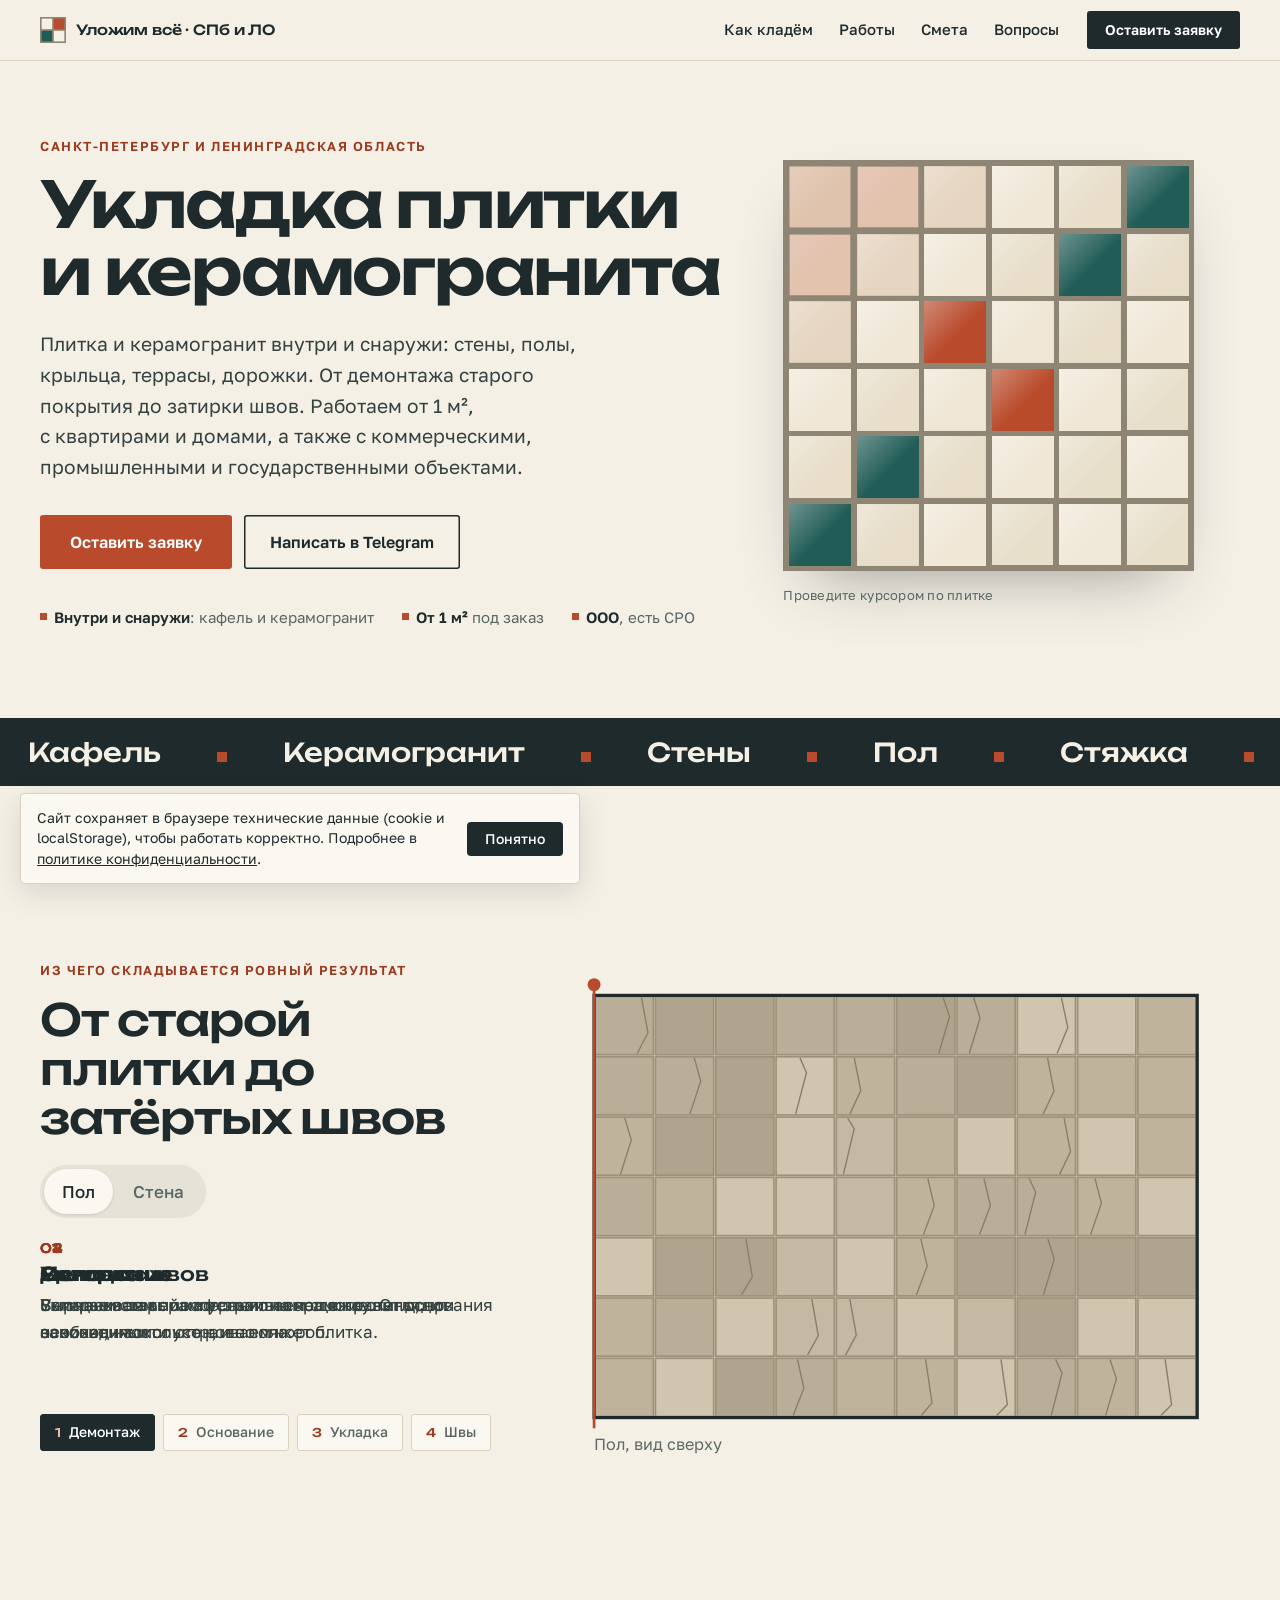
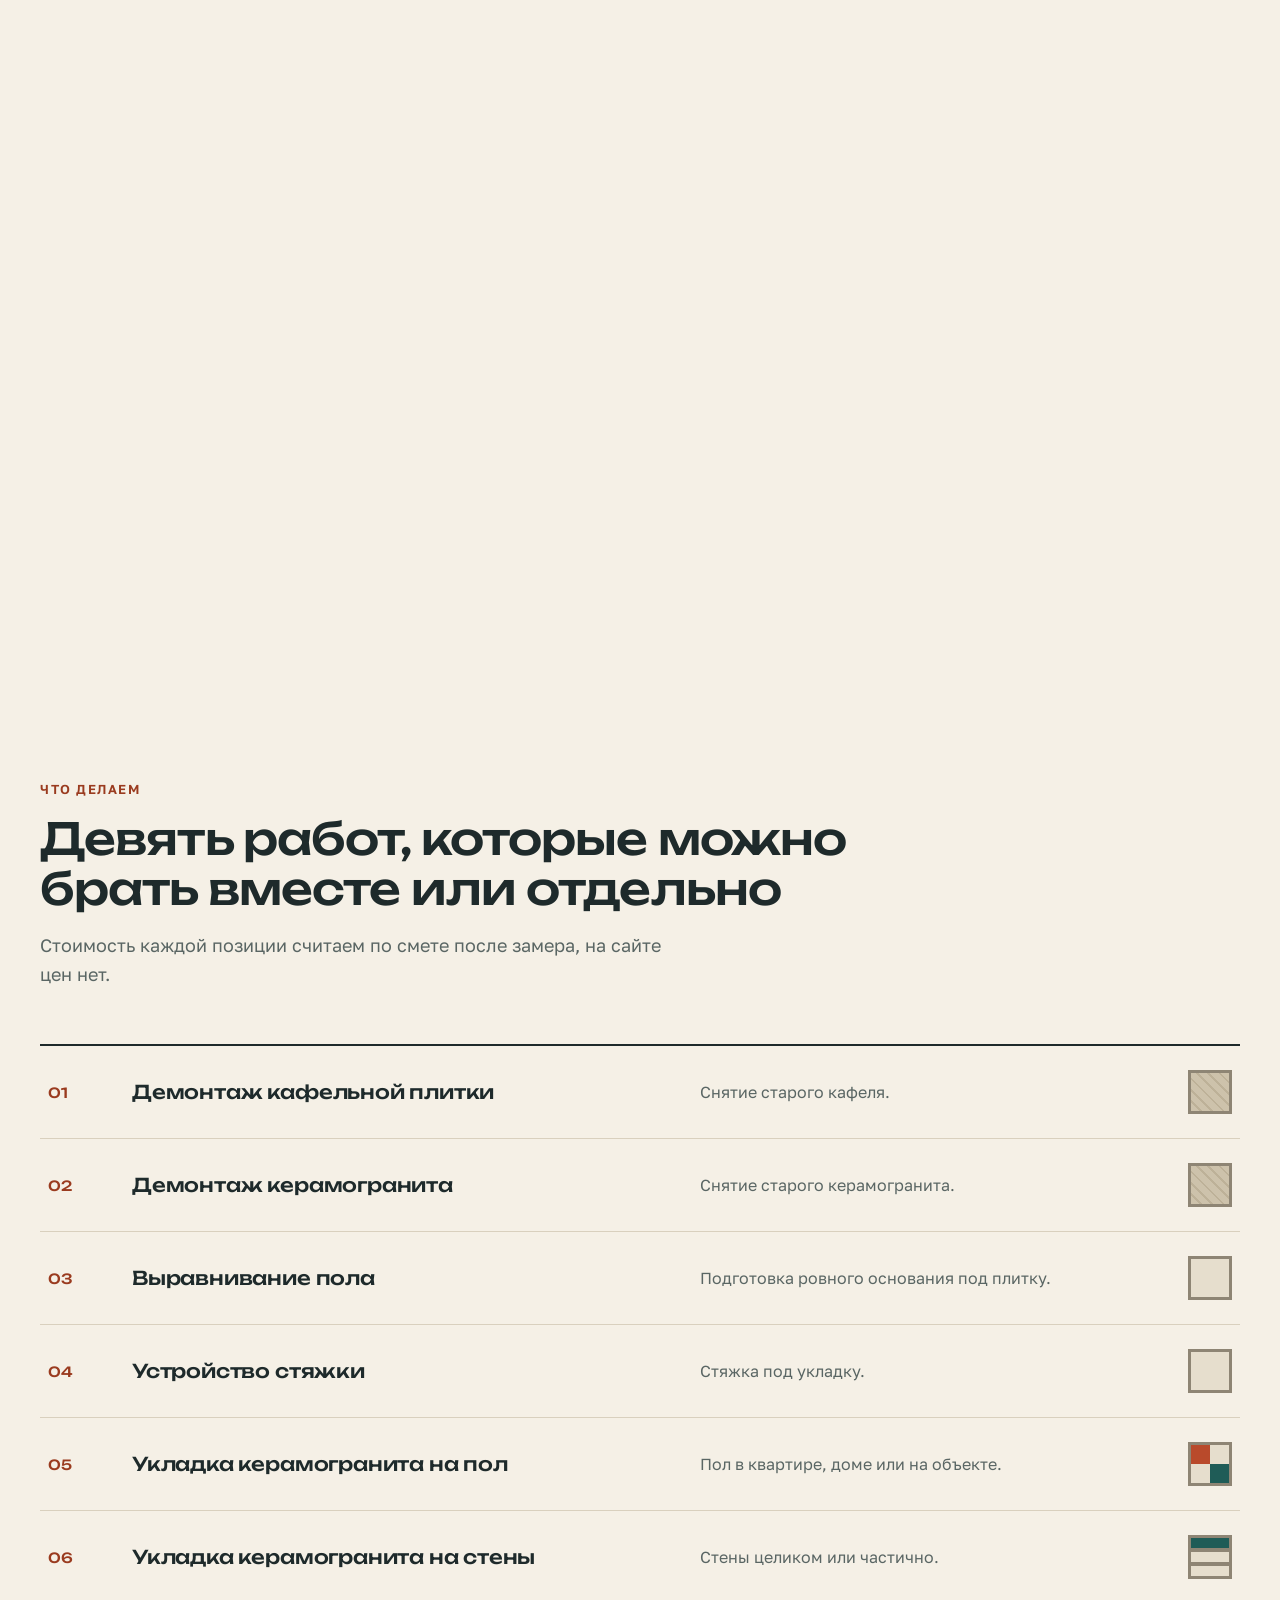
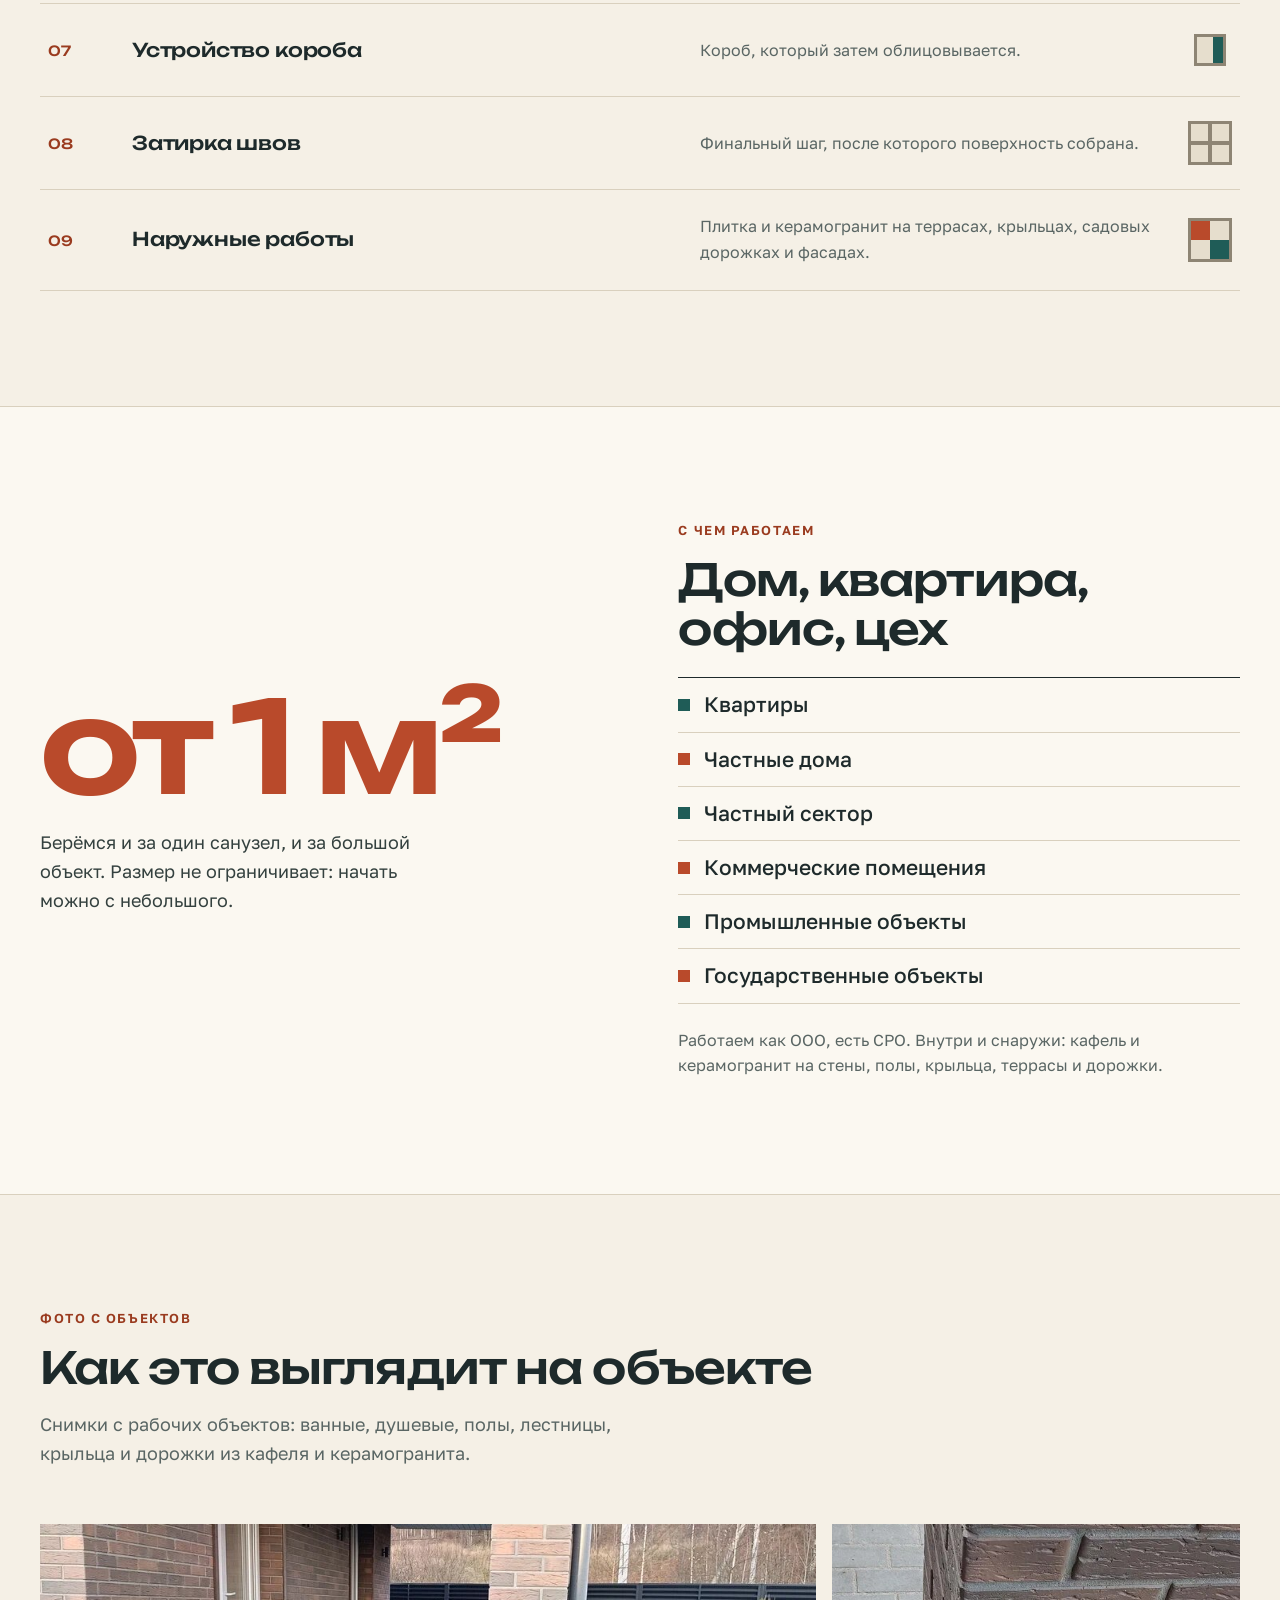
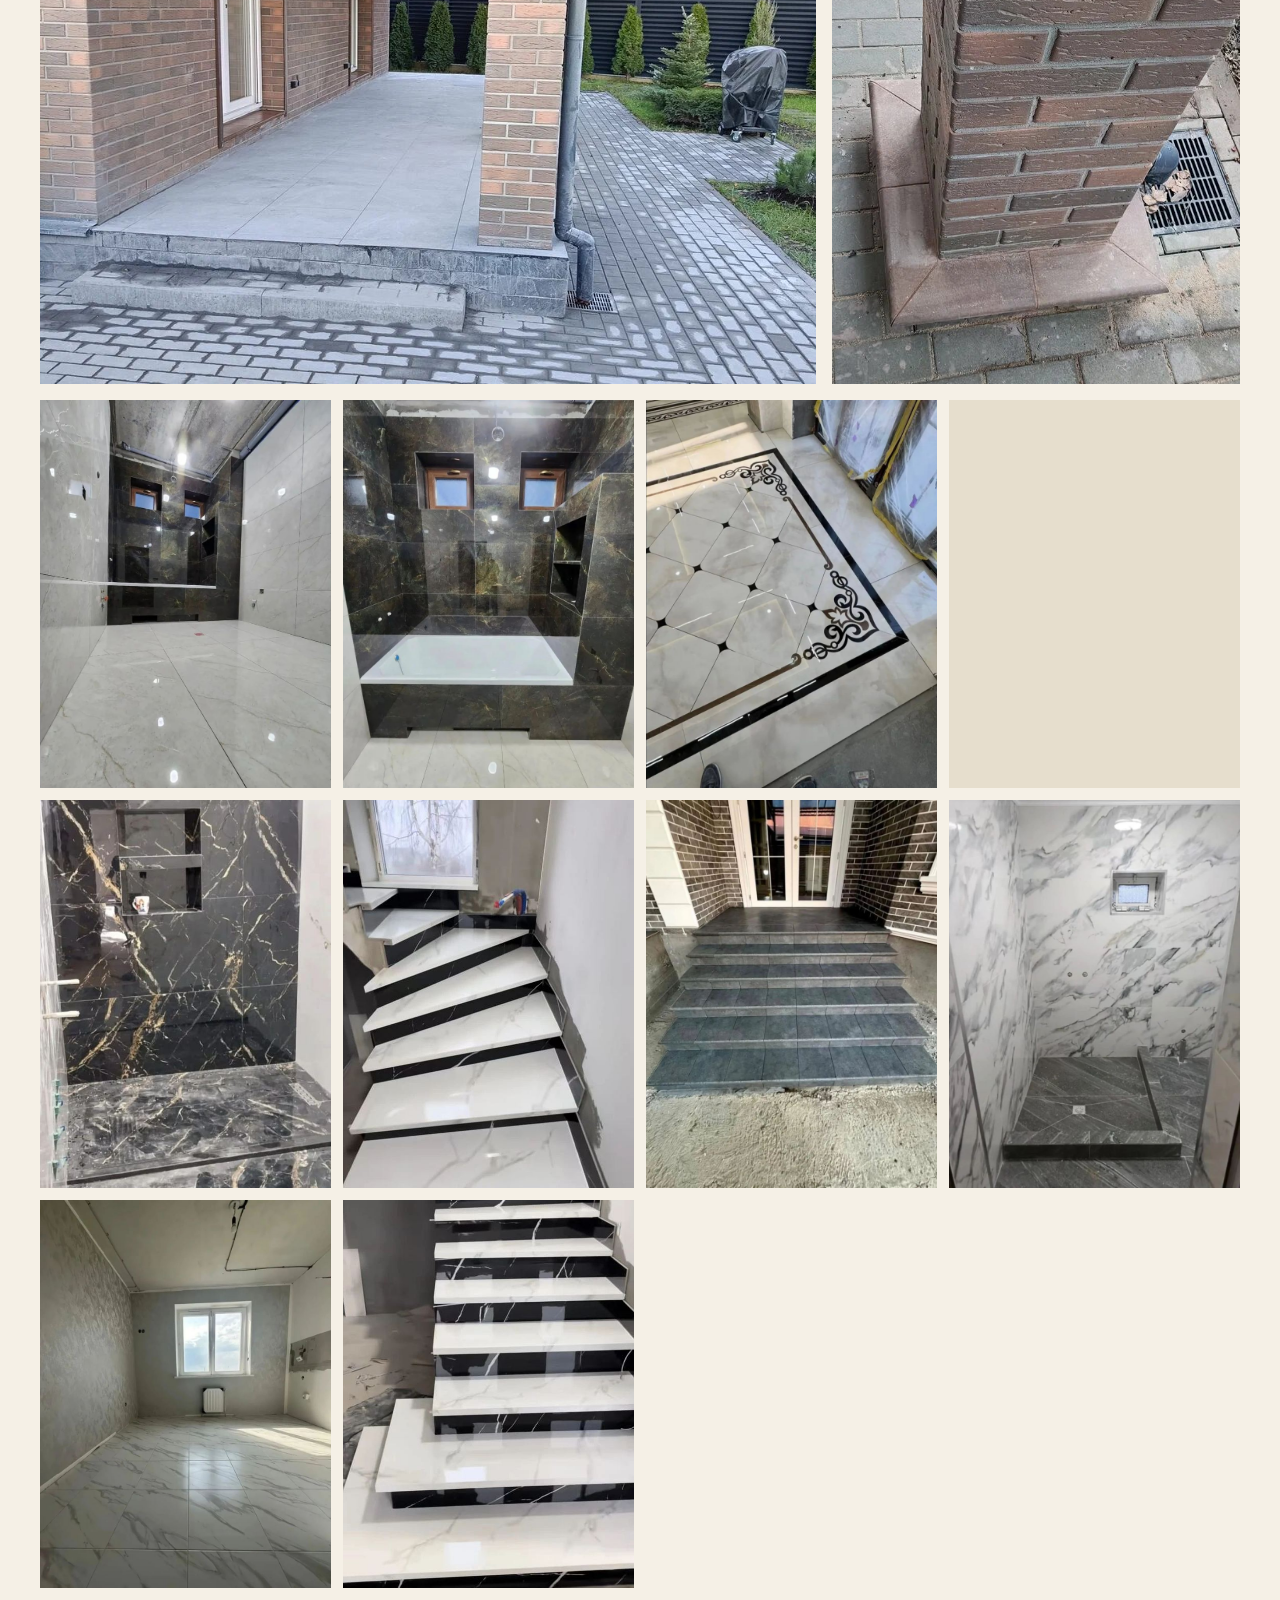
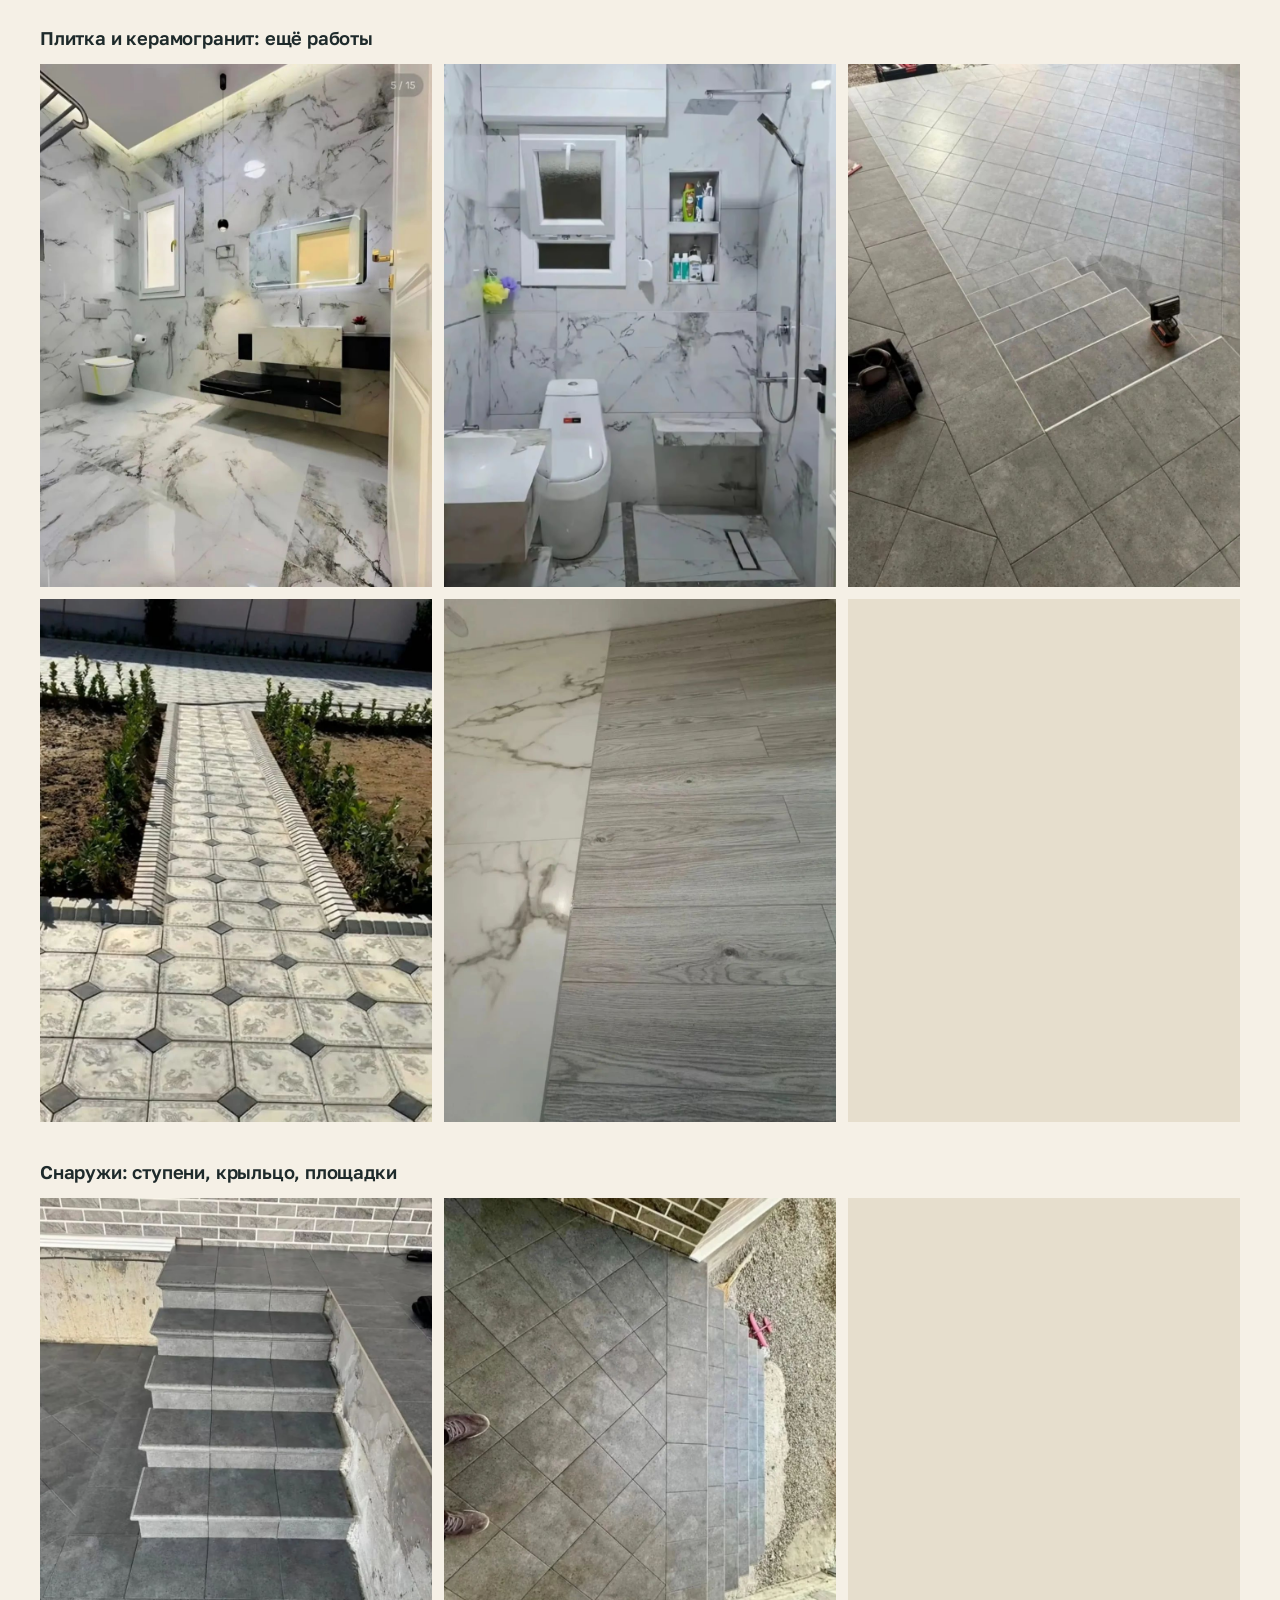
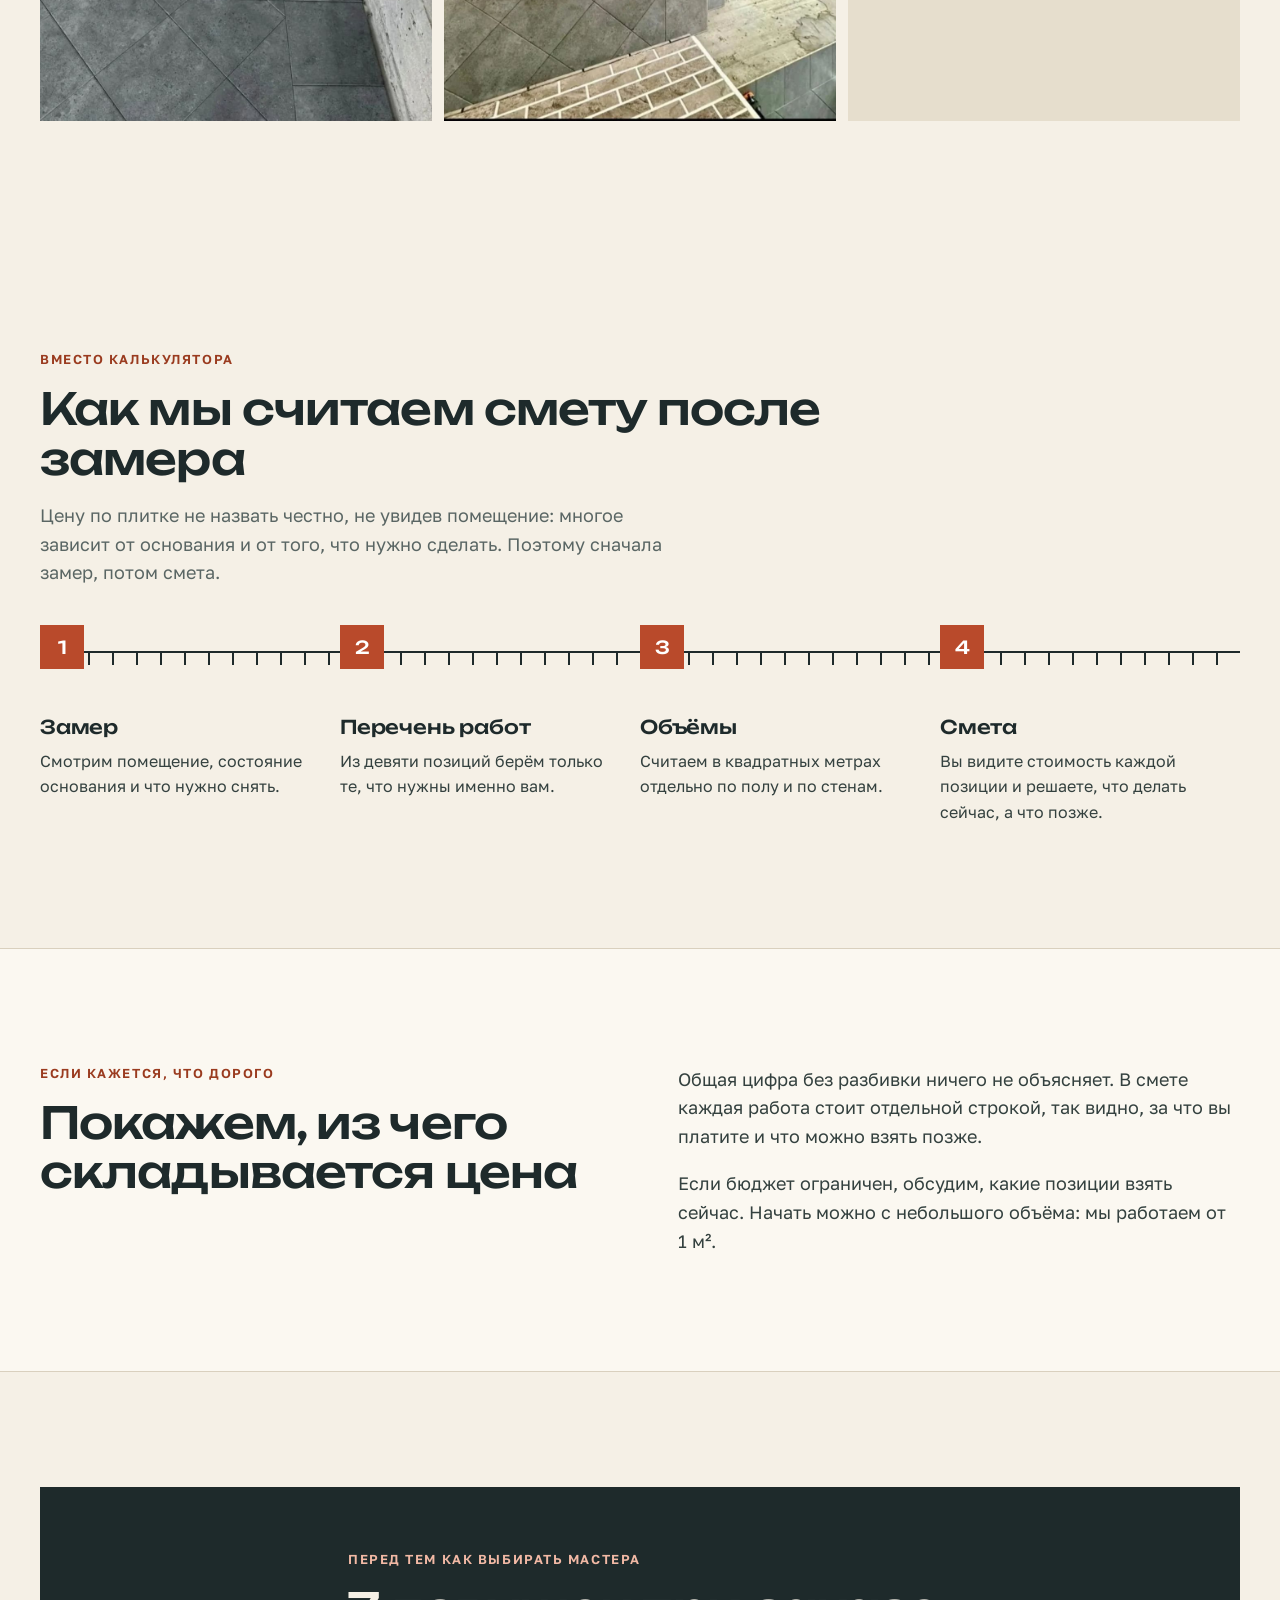
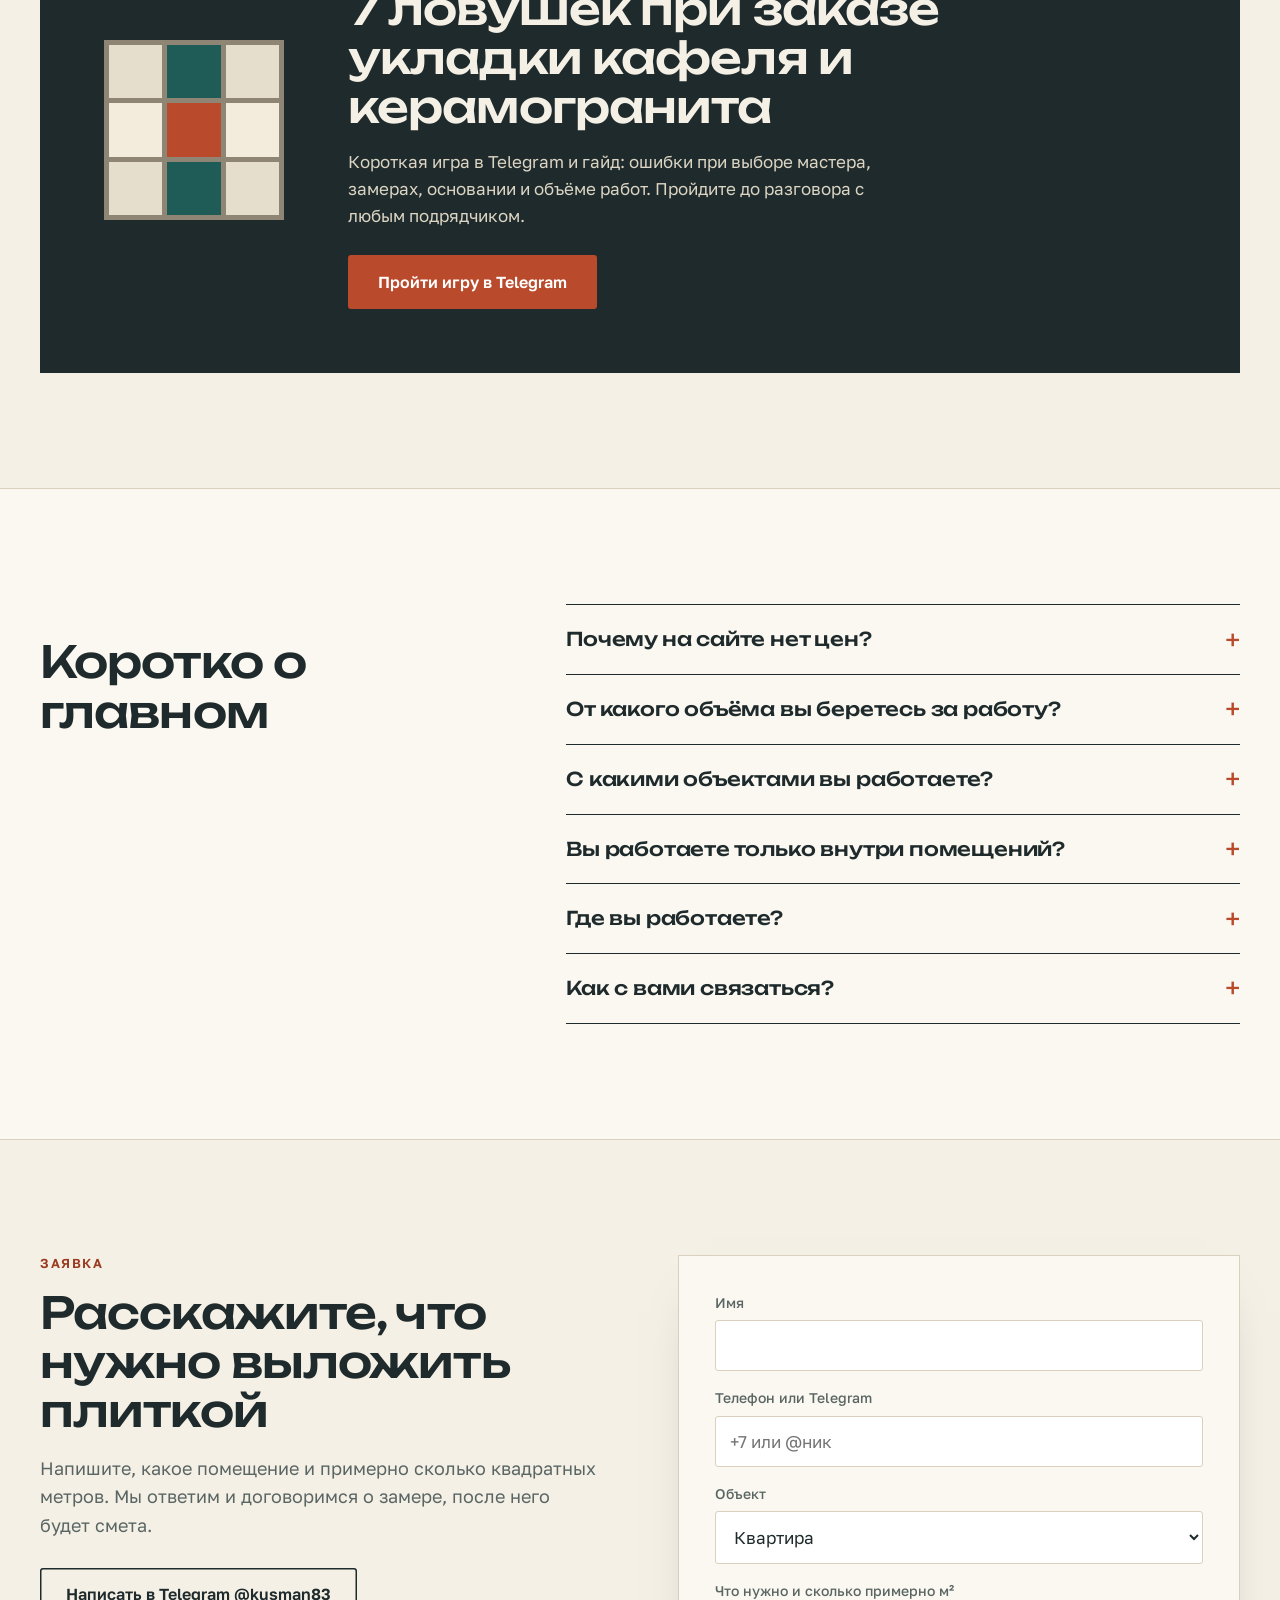
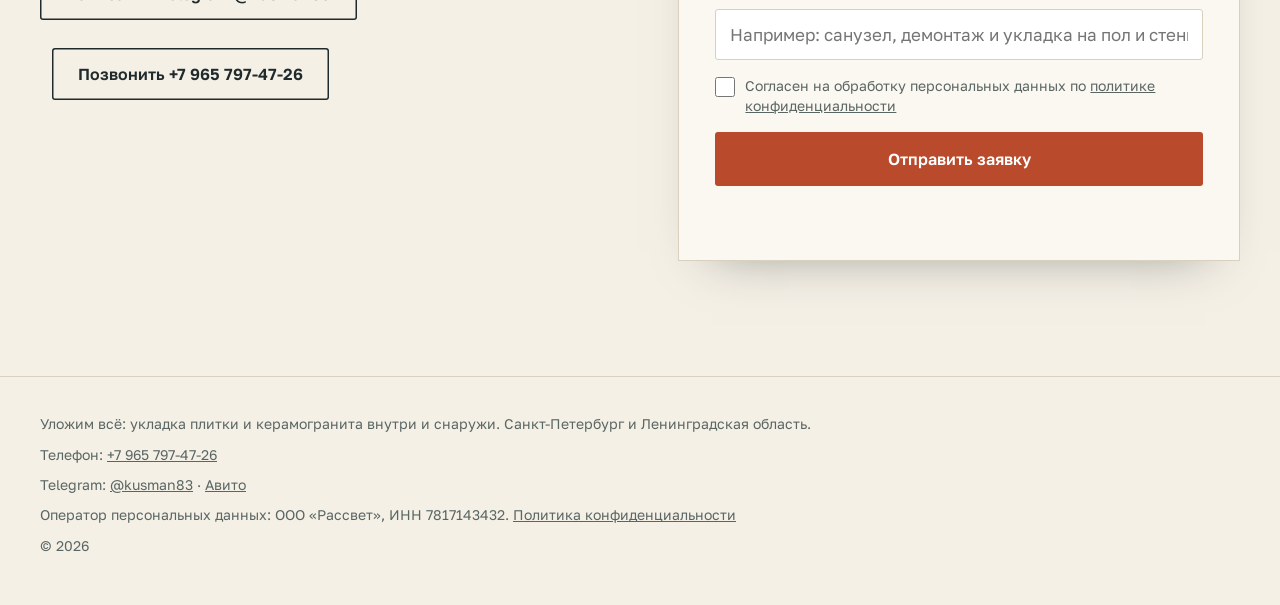
==== commit e23beeaf: "Мобильная сетка наружных фото Co-Authored-By: Claude Sonnet 5.5 <noreply@anthropic.com>" ====
--- a/index.html
+++ b/index.html
@@ -242,7 +242,7 @@
       <figure class="works__g"><img src="img/plitka-pol-kuhnya-fartuk.jpg" width="971" height="1280" loading="lazy" decoding="async" alt="Пол из керамогранита под мрамор и плитка на стене в кухне"></figure>
     </div>
     <h3 class="works__sub" data-reveal>Снаружи: ступени, крыльцо, площадки</h3>
-    <div class="works-grid works-grid--6" data-reveal data-reveal-delay="100">
+    <div class="works-grid works-grid--6 works-grid--out" data-reveal data-reveal-delay="100">
       <figure class="works__g"><img src="img/naruzh-stupeni-kirpich.jpg" width="1068" height="1280" loading="lazy" decoding="async" alt="Серые керамогранитные ступени у кирпичной стены с площадкой"></figure>
       <figure class="works__g"><img src="img/naruzh-stupeni-diagonal.jpg" width="1013" height="1280" loading="lazy" decoding="async" alt="Керамогранит по диагонали на площадке и ступени у входа, рядом кирпичная кладка"></figure>
       <figure class="works__g"><img src="img/naruzh-plitka-uchastok.jpg" width="1014" height="1280" loading="lazy" decoding="async" alt="Серый керамогранит с подрезкой на открытой площадке"></figure>
--- a/styles.css
+++ b/styles.css
@@ -259,3 +259,5 @@
 .works-grid--6{grid-template-columns:repeat(3,1fr)}
 @media(max-width:900px){.works-grid{grid-template-columns:repeat(3,1fr)}}
 @media(max-width:560px){.works-grid,.works-grid--6{grid-template-columns:repeat(2,1fr);gap:8px}}
+
+@media(max-width:560px){.works-grid--out .works__g:last-child{grid-column:span 2;aspect-ratio:3/2}}
